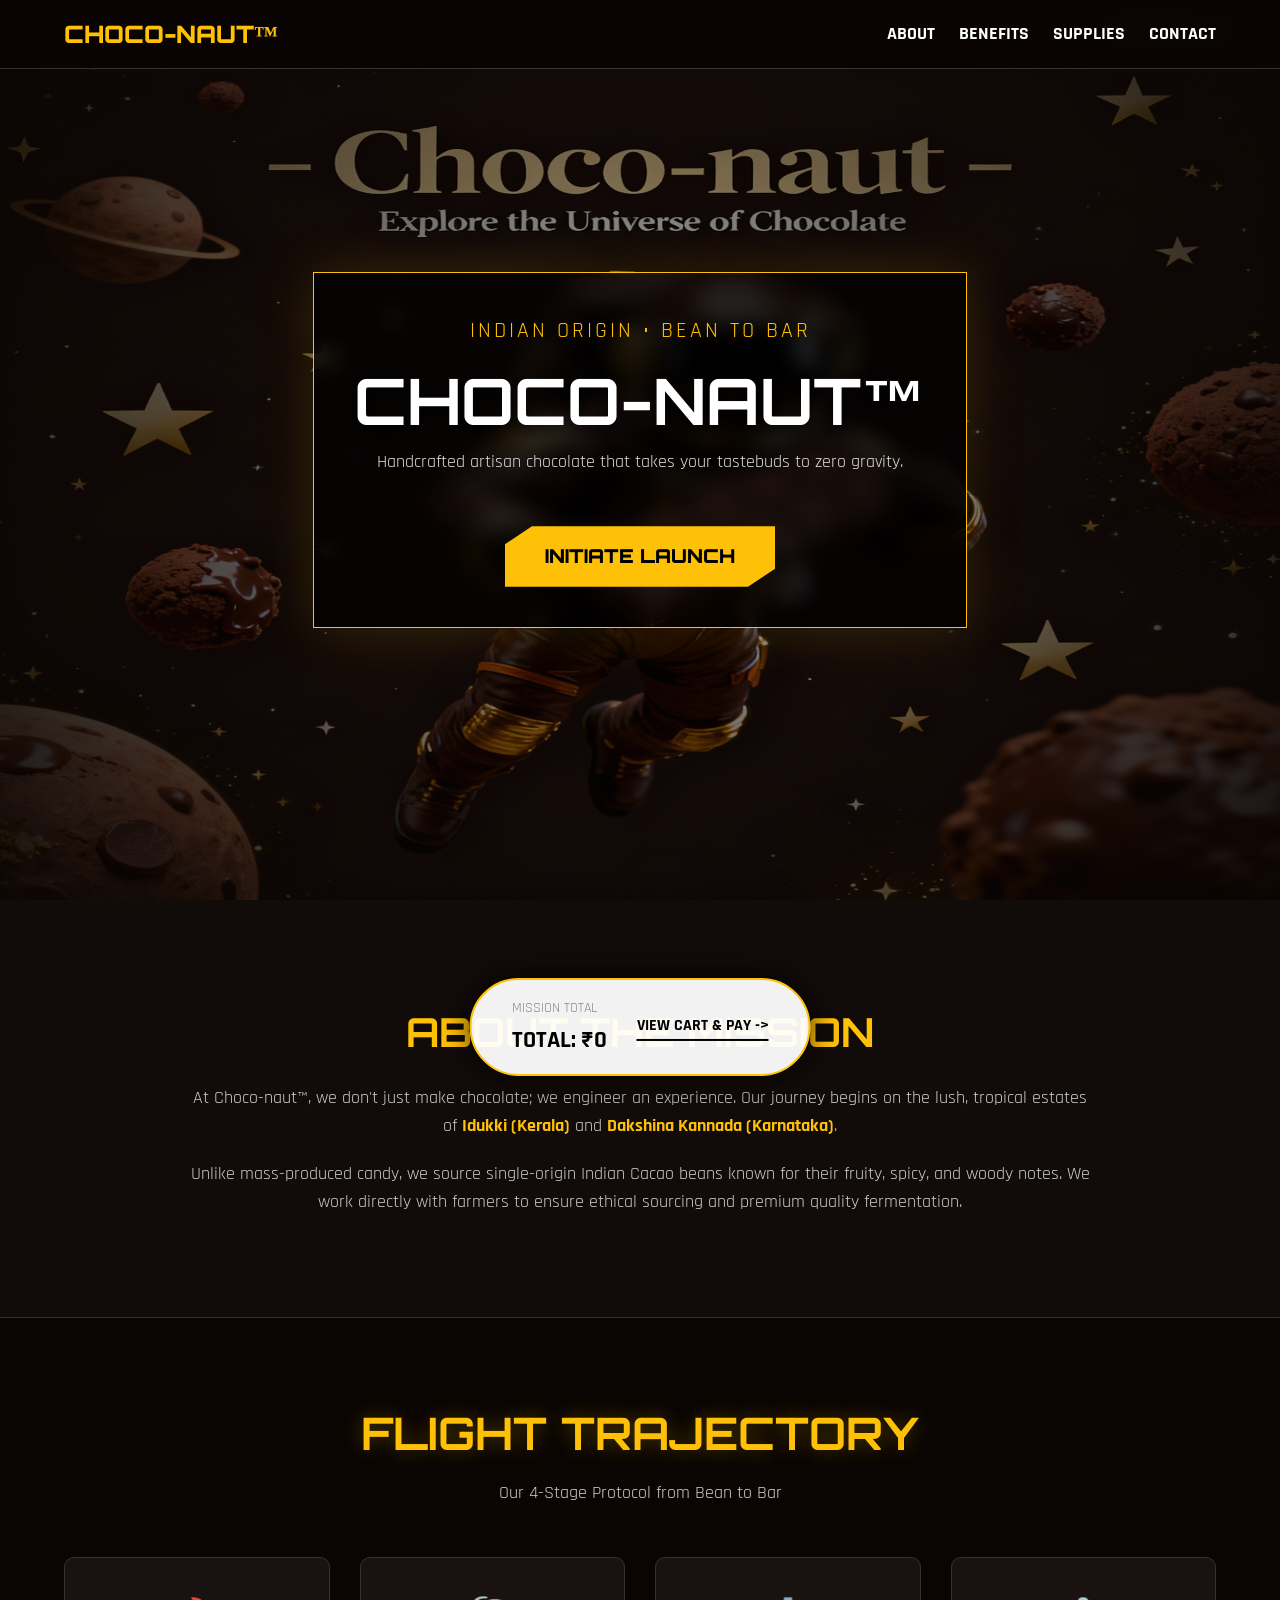
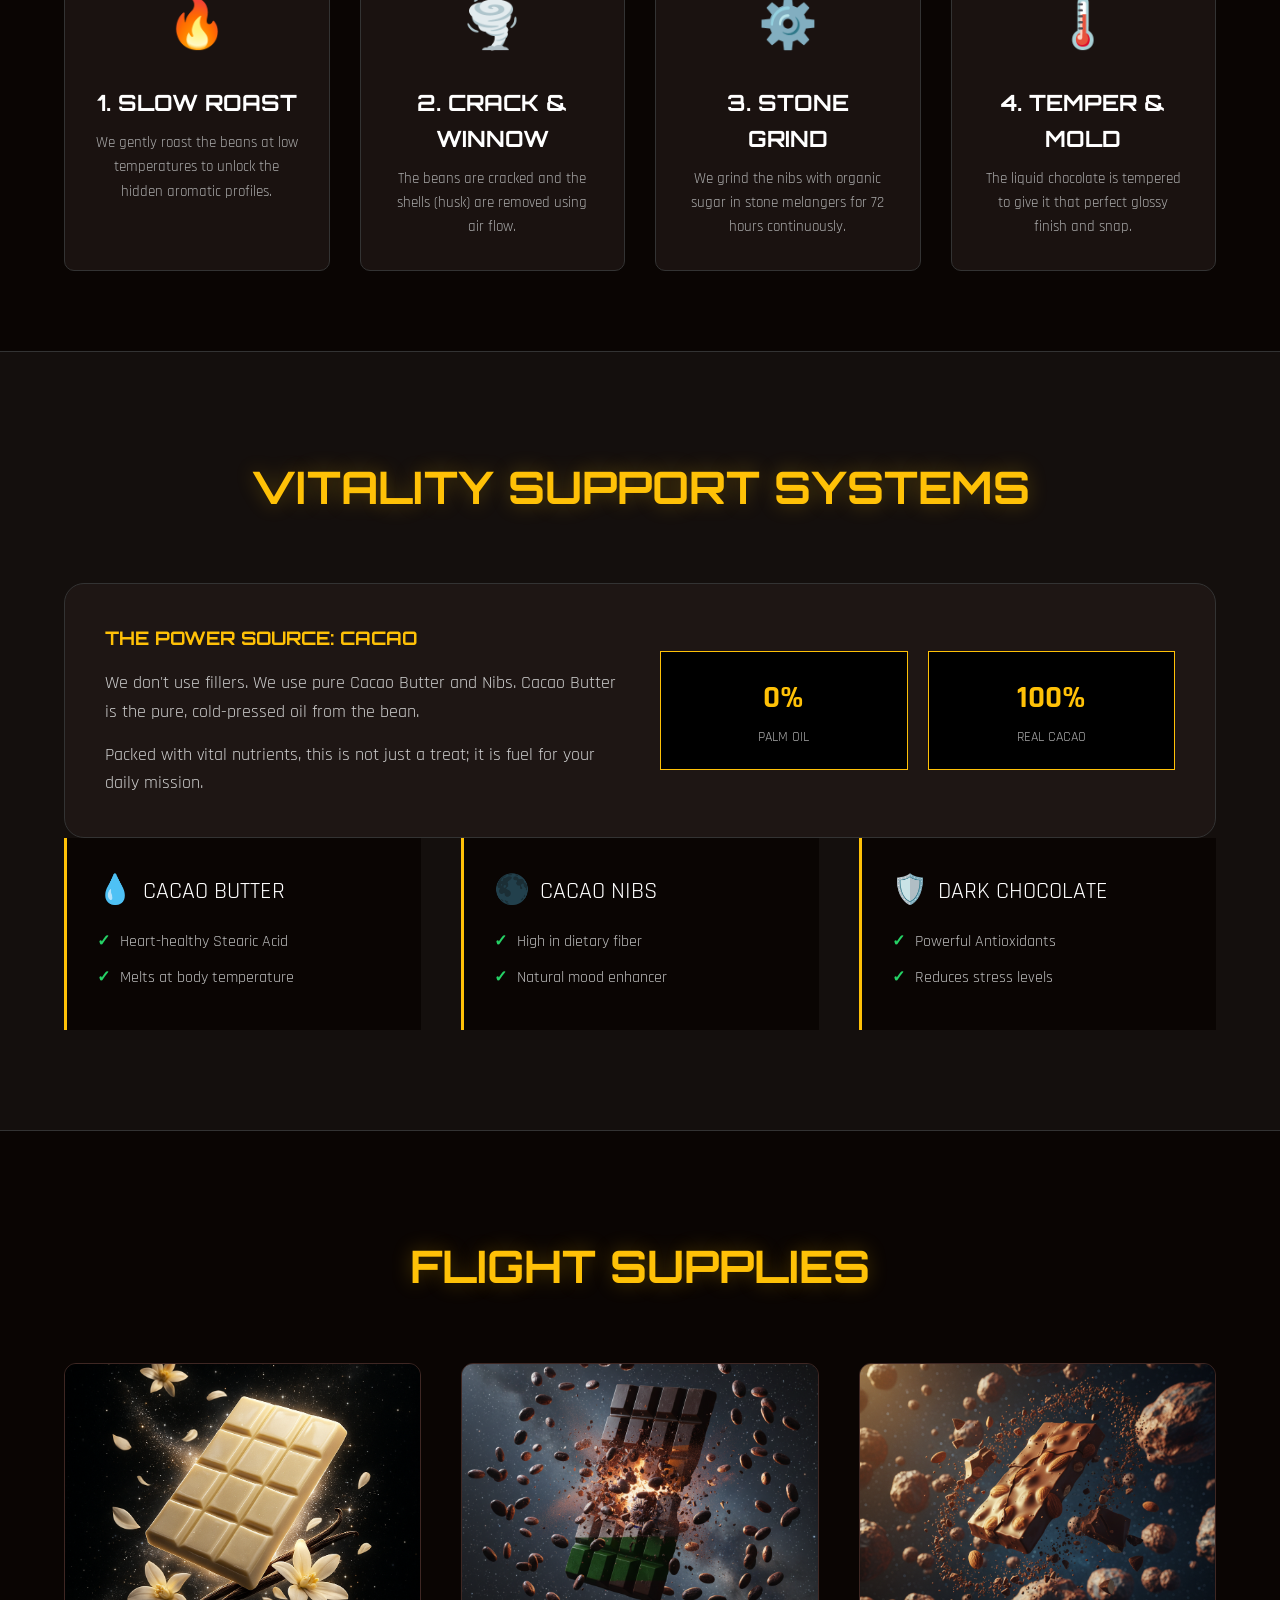
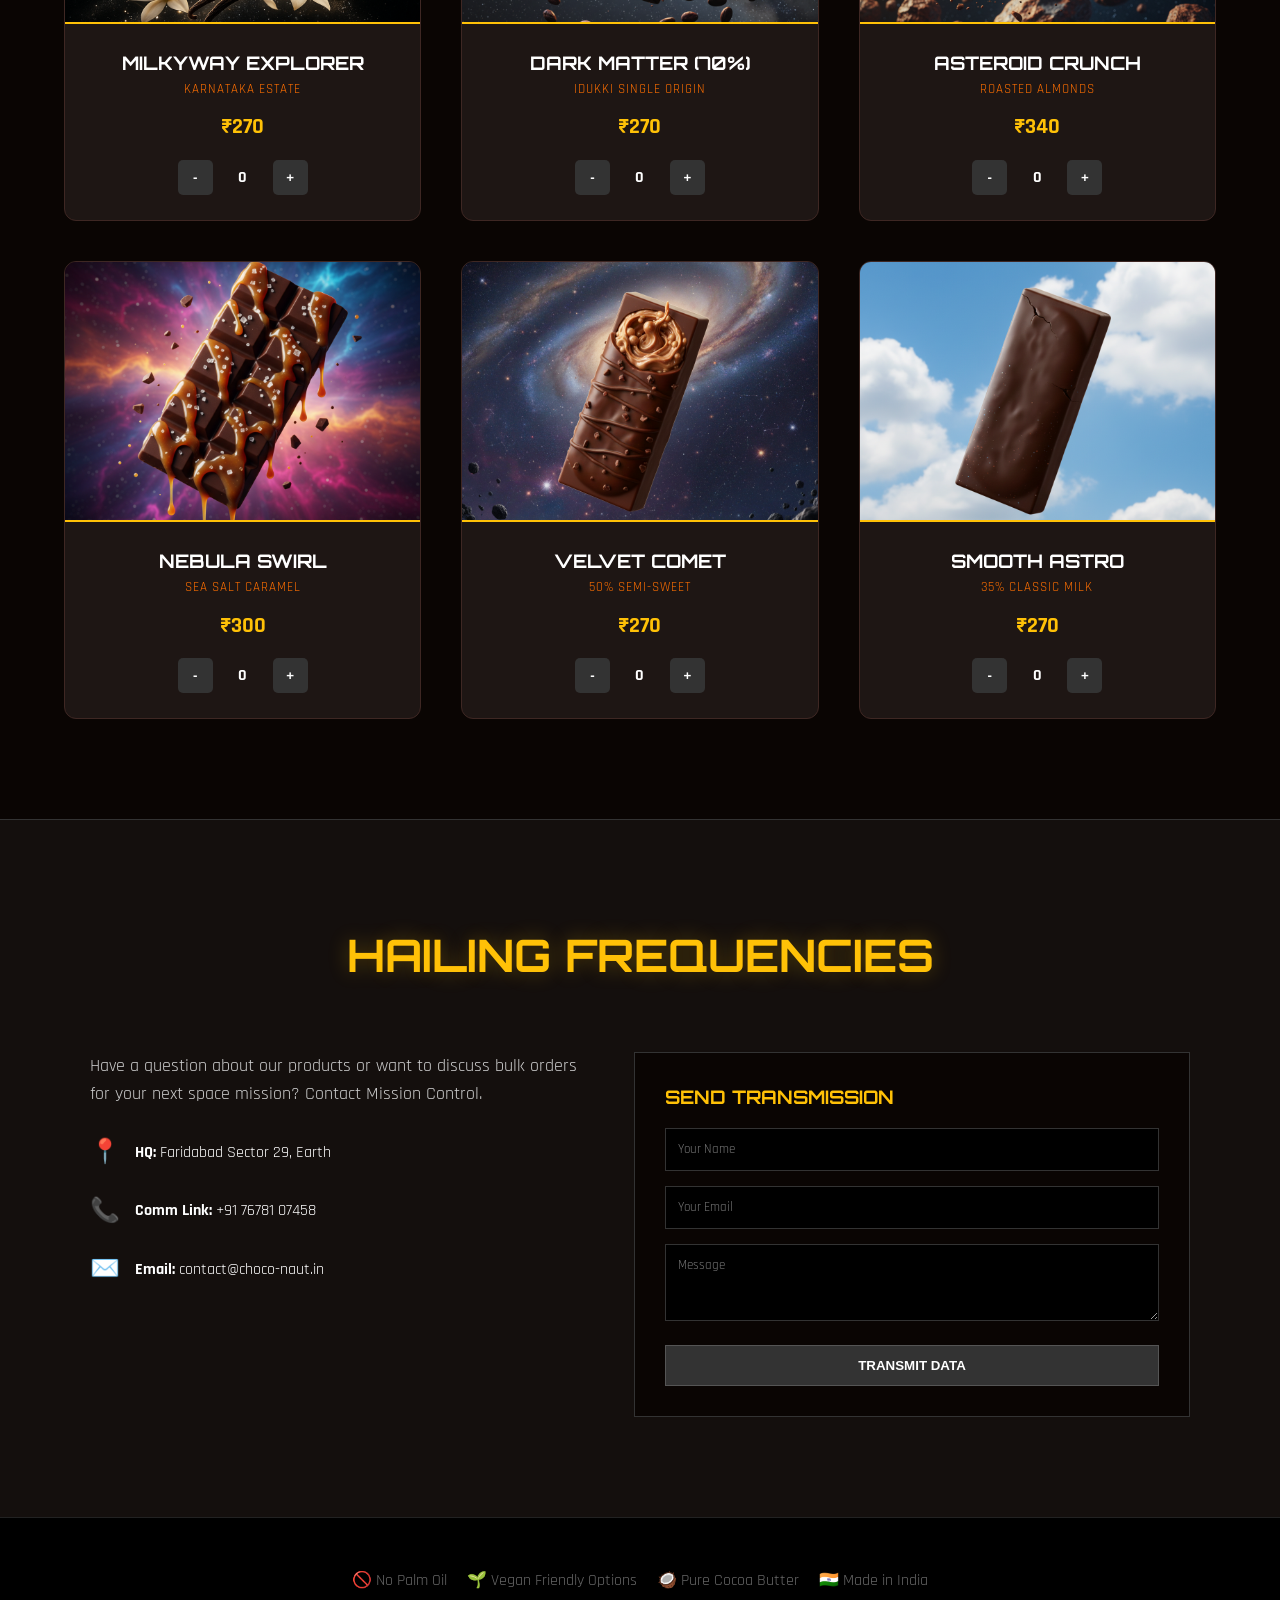
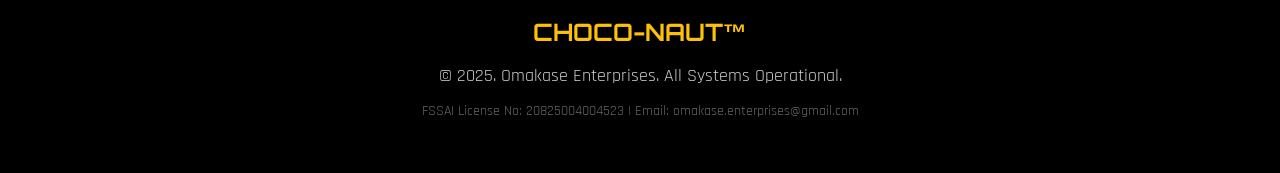
==== Index.html @ cce91a0a "Refactor code structure for improved readability and maintainability" ====
<!DOCTYPE html>
<html lang="en">
<head>
    <meta charset="UTF-8">
    <meta name="viewport" content="width=device-width, initial-scale=1.0">
    <title>Choco-naut&trade; | Space Chocolate</title>
    <link href="https://fonts.googleapis.com/css2?family=Orbitron:wght@400;700;900&family=Rajdhani:wght@300;500;700&display=swap" rel="stylesheet">
    <script src="https://checkout.razorpay.com/v1/checkout.js"></script>

    <style>
        :root {
            --gold: #ffc107;
            --space-black: #0a0503;
            --card-bg: #140f0d;
            --text-gray: #cccccc;
            --accent-orange: #ff6f00;
            --success: #25d366;
            --danger: #ff3b30;
        }
        * { margin: 0; padding: 0; box-sizing: border-box; scroll-behavior: smooth; }
        body { background-color: var(--space-black); color: #fff; font-family: 'Rajdhani', sans-serif; line-height: 1.6; overflow-x: hidden; padding-top: 60px; }
        h1, h2, h3, h4 { font-family: 'Orbitron', sans-serif; text-transform: uppercase; }
        p { font-size: 1.1rem; color: var(--text-gray); }

        /* NAV */
        nav { position: fixed; top: 0; left: 0; width: 100%; padding: 15px 5%; display: flex; justify-content: space-between; align-items: center; background: rgba(10, 5, 3, 0.95); border-bottom: 1px solid #333; z-index: 5000; backdrop-filter: blur(10px); }
        .nav-logo { font-family: 'Orbitron'; font-weight: 900; color: var(--gold); text-decoration: none; font-size: 1.5rem; cursor: pointer; }
        .nav-links a { color: #fff; text-decoration: none; margin-left: 20px; font-weight: bold; font-size: 1.1rem; transition: 0.3s; }
        .nav-links a:hover { color: var(--gold); }

        /* HERO */
        .hero { height: 100vh; width: 100%; position: relative; display: flex; align-items: center; justify-content: center; text-align: center; overflow: hidden; margin-top: -60px; }
        .hero-bg { position: absolute; top: 0; left: 0; width: 100%; height: 100%; z-index: -1; background-size: cover; background-position: center; animation: zoomFloat 20s infinite alternate; }
        @keyframes zoomFloat { from { transform: scale(1); } to { transform: scale(1.1); } }
        .hero-overlay { position: absolute; top: 0; left: 0; width: 100%; height: 100%; background: radial-gradient(circle, rgba(0,0,0,0.3) 0%, rgba(10, 5, 3, 0.95) 100%); z-index: 0; }
        .hero-content { position: relative; z-index: 2; padding: 40px; border: 1px solid var(--gold); background: rgba(0, 0, 0, 0.7); backdrop-filter: blur(10px); max-width: 800px; box-shadow: 0 0 50px rgba(255, 193, 7, 0.15); }
        .hero h1 { font-size: 4rem; line-height: 1; margin-bottom: 15px; color: #fff; text-shadow: 0 5px 15px rgba(0,0,0,0.8); }
        .tagline { font-size: 1.4rem; color: var(--gold); letter-spacing: 3px; margin-bottom: 20px; display: block; }
        .btn-main { display: inline-block; padding: 15px 40px; margin-top: 20px; background: var(--gold); color: #000; font-family: 'Orbitron'; font-weight: 900; text-decoration: none; font-size: 1.2rem; clip-path: polygon(10% 0, 100% 0, 100% 70%, 90% 100%, 0 100%, 0 30%); transition: 0.3s; }
        .btn-main:hover { transform: scale(1.05); background: #fff; }

        /* SECTIONS */
        .story-section { padding: 100px 10%; background: #110b09; text-align: center; border-bottom: 1px solid #333; }
        .story-box { max-width: 900px; margin: 0 auto; }
        .highlight { color: var(--gold); font-weight: bold; }

        .process-section { padding: 80px 5%; background: #0a0503; border-bottom: 1px solid #333; }
        .process-grid { display: flex; flex-wrap: wrap; gap: 30px; justify-content: center; margin-top: 50px; }
        .process-card { flex: 1; min-width: 250px; max-width: 300px; background: #1a1210; padding: 30px; border: 1px solid #333; border-radius: 10px; text-align: center; transition: 0.3s; cursor: pointer; }
        .process-card:hover { border-color: var(--gold); transform: translateY(-5px); }
        .p-icon { font-size: 3rem; display: block; margin-bottom: 20px; }
        .p-title { color: #fff; margin-bottom: 10px; font-size: 1.4rem; }
        .p-desc { font-size: 0.95rem; color: #aaa; }

        .benefits-section { padding: 100px 5%; background: #140f0d; border-bottom: 1px solid #333; }
        .b-grid { display: grid; grid-template-columns: repeat(auto-fit, minmax(300px, 1fr)); gap: 40px; margin-top: 50px; max-width: 1200px; margin: 0 auto; }
        .b-card { background: #0a0503; padding: 30px; border-left: 3px solid var(--gold); position: relative; overflow: hidden; cursor: pointer; }
        .b-card:hover { background: #1a1210; }
        .b-head { font-size: 1.5rem; color: #fff; margin-bottom: 15px; display: flex; align-items: center; gap: 10px; }
        .b-icon { color: var(--gold); font-size: 1.8rem; }
        .b-list li { margin-bottom: 10px; list-style: none; display: flex; gap: 10px; color: #bbb; }
        .b-list li::before { content: "✓"; color: var(--success); font-weight: bold; }
        .cacao-info { display: flex; flex-wrap: wrap; gap: 40px; margin-top: 60px; align-items: center; justify-content: center; background: #1e1614; padding: 40px; border-radius: 20px; border: 1px solid #333; }
        .info-text { flex: 1; min-width: 300px; }
        .info-stat { flex: 1; min-width: 250px; display: grid; grid-template-columns: 1fr 1fr; gap: 20px; }
        .stat-box { background: #000; padding: 20px; text-align: center; border: 1px solid var(--gold); }
        .stat-val { font-size: 2rem; font-weight: 900; color: var(--gold); display: block; }
        .stat-lbl { font-size: 0.9rem; color: #aaa; text-transform: uppercase; }

        /* SHOP */
        .products { padding: 100px 5%; background: #0a0503; }
        .section-header { text-align: center; margin-bottom: 60px; color: var(--gold); font-size: 2.8rem; text-shadow: 0 0 20px rgba(255, 193, 7, 0.3); }
        .grid { display: grid; grid-template-columns: repeat(auto-fit, minmax(300px, 1fr)); gap: 40px; max-width: 1200px; margin: 0 auto; }
        .card { background: #1e1614; border: 1px solid #3e2723; border-radius: 12px; overflow: hidden; transition: 0.3s; position: relative; }
        .card:hover { transform: translateY(-10px); border-color: var(--gold); box-shadow: 0 10px 40px rgba(0,0,0,0.6); }
        .card.out-of-stock { opacity: 0.6; pointer-events: none; border-color: #333; }
        .card.out-of-stock .product-img { filter: grayscale(100%); }
        .img-box { width: 100%; height: 260px; background: #000; overflow: hidden; border-bottom: 2px solid var(--gold); cursor: pointer; position: relative; }
        .product-img { width: 100%; height: 100%; object-fit: cover; transition: 0.5s; }
        .card:hover .product-img { transform: scale(1.1); }
        .sold-out-badge { position: absolute; top: 50%; left: 50%; transform: translate(-50%, -50%); background: var(--danger); color: #fff; padding: 10px 20px; font-size: 1.2rem; font-weight: 900; border: 2px solid #fff; z-index: 10; display: none; }
        .card.out-of-stock .sold-out-badge { display: block; }
        .card-info { padding: 25px; text-align: center; }
        .origin-badge { font-size: 0.8rem; color: var(--accent-orange); letter-spacing: 1px; text-transform: uppercase; display: block; margin-bottom: 10px; }
        .price { font-size: 1.4rem; color: var(--gold); font-weight: bold; margin-bottom: 15px; display: block; }
        .qty-controls { display: flex; justify-content: center; gap: 10px; align-items: center; }
        .q-btn { width: 35px; height: 35px; background: #333; color: #fff; border: none; cursor: pointer; font-weight: bold; border-radius: 5px; }
        .q-btn:hover { background: var(--gold); color: #000; }
        .q-btn:disabled { background: #222; color: #555; cursor: not-allowed; }
        .q-display { width: 40px; text-align: center; font-weight: bold; }

        /* CONTACT */
        .contact-section { padding: 100px 5%; background: #140f0d; border-top: 1px solid #333; }
        .contact-container { display: flex; flex-wrap: wrap; justify-content: center; gap: 50px; max-width: 1100px; margin: 0 auto; }
        .contact-info { flex: 1; min-width: 300px; }
        .contact-form { flex: 1; min-width: 300px; background: #0a0503; padding: 30px; border: 1px solid #333; }
        .c-item { margin-bottom: 20px; display: flex; align-items: center; gap: 15px; }
        .c-icon { font-size: 1.5rem; color: var(--gold); }
        .c-input { width: 100%; padding: 12px; margin-bottom: 15px; background: #000; border: 1px solid #333; color: #fff; font-family: 'Rajdhani'; }
        .c-btn { width: 100%; padding: 12px; background: #333; color: #fff; border: 1px solid #555; cursor: pointer; font-weight: bold; transition: 0.3s; }
        .c-btn:hover { background: var(--gold); color: #000; }

        /* MODALS & UI */
        .cart-bar { position: fixed; bottom: 20px; left: 50%; transform: translate(-50%, 200%); background: rgba(255, 255, 255, 0.95); color: #000; padding: 15px 40px; border-radius: 50px; display: flex; align-items: center; gap: 30px; box-shadow: 0 0 30px rgba(0,0,0,0.8); border: 2px solid var(--gold); transition: 0.4s; z-index: 999; cursor: pointer; }
        .cart-bar.active { transform: translate(-50%, 0); }
        .modal-overlay { position: fixed; top: 0; left: 0; width: 100%; height: 100%; background: rgba(0, 0, 0, 0.9); z-index: 10000; display: none; align-items: center; justify-content: center; }
        .modal-overlay.open { display: flex; animation: fadeIn 0.3s; }
        .modal-box { background: #140f0d; width: 90%; max-width: 650px; border: 1px solid var(--gold); padding: 40px; position: relative; box-shadow: 0 0 50px rgba(255, 193, 7, 0.2); max-height: 90vh; overflow-y: auto; }
        .close-btn { position: absolute; top: 20px; right: 20px; color: #fff; font-size: 2rem; cursor: pointer; z-index: 100; }
        .checkout-input { width: 100%; padding: 15px; margin-bottom: 15px; background: #000; border: 1px solid #333; color: #fff; font-family: 'Rajdhani'; }
        .pay-btn { width: 100%; padding: 18px; background: var(--gold); color: #000; font-weight: 900; font-size: 1.2rem; cursor: pointer; font-family: 'Orbitron'; border: none; }
        .coupon-box { display: flex; gap: 10px; margin-bottom: 20px; border-top: 1px solid #333; padding-top: 20px; }
        .coupon-input { flex: 1; background: #000; border: 1px solid #333; color: #fff; padding: 10px; font-family: 'Rajdhani'; text-transform: uppercase; }
        .coupon-btn { background: #333; color: #fff; border: 1px solid #555; padding: 0 20px; cursor: pointer; font-weight: bold; }
        .coupon-btn:hover { background: var(--gold); color: #000; }
        
        .slider-container { position: relative; width: 100%; height: 400px; background: #000; margin-bottom: 20px; display: flex; align-items: center; justify-content: center; border: 1px solid #333; overflow: hidden; }
        .slider-img { width: 100%; height: 100%; object-fit: contain; transition: 0.3s; }
        .slider-nav { position: absolute; top: 50%; transform: translateY(-50%); background: rgba(0,0,0,0.6); color: var(--gold); border: none; font-size: 2rem; padding: 10px 15px; cursor: pointer; z-index: 10; }
        .slider-nav:hover { background: var(--gold); color: #000; }
        .prev-btn { left: 10px; } .next-btn { right: 10px; }
        .slide-caption { position: absolute; bottom: 0; left: 0; width: 100%; background: rgba(0,0,0,0.8); color: #fff; text-align: center; padding: 10px; font-family: 'Orbitron'; font-size: 0.9rem; letter-spacing: 2px; }
        .modal-desc { text-align: center; color: var(--accent-orange); font-size: 1.1rem; margin-bottom: 15px; font-style: italic; }
        
        footer { padding: 50px 5%; background: #000; text-align: center; border-top: 1px solid #222; }
        .trust-badges { display: flex; justify-content: center; gap: 20px; flex-wrap: wrap; margin-bottom: 20px; color: #666; }
    </style>
</head>
<body onload="initInventory()">

    <nav>
        <a class="nav-logo" onclick="sfx('click')">CHOCO-NAUT&trade;</a>
        <div class="nav-links">
            <a href="#about" onclick="sfx('click')">ABOUT</a>
            <a href="#benefits" onclick="sfx('click')">BENEFITS</a>
            <a href="#shop" onclick="sfx('click')">SUPPLIES</a>
            <a href="#contact" onclick="sfx('click')">CONTACT</a>
        </div>
    </nav>

    <section class="hero">
        <img src="images/bg.jpg" onerror="this.src='https://images.unsplash.com/photo-1446776811953-b23d57bd21aa?q=80&w=2072'" class="hero-bg" alt="Background">
        <div class="hero-overlay"></div>
        <div class="hero-content">
            <span class="tagline">INDIAN ORIGIN • BEAN TO BAR</span>
            <h1>CHOCO-NAUT&trade;</h1>
            <p style="color: #ddd; margin-bottom: 30px;">
                Handcrafted artisan chocolate that takes your tastebuds to zero gravity. 
            </p>
            <a href="#shop" class="btn-main" onclick="sfx('click')">INITIATE LAUNCH</a>
        </div>
    </section>

    <section id="about" class="story-section">
        <div class="story-box">
            <h2 style="color: var(--gold); margin-bottom: 20px; font-size: 2.5rem;">ABOUT THE MISSION</h2>
            <p style="margin-bottom: 20px;">
                At Choco-naut&trade;, we don't just make chocolate; we engineer an experience. 
                Our journey begins on the lush, tropical estates of <span class="highlight">Idukki (Kerala)</span> and 
                <span class="highlight">Dakshina Kannada (Karnataka)</span>.
            </p>
            <p>
                Unlike mass-produced candy, we source single-origin Indian Cacao beans known for their 
                fruity, spicy, and woody notes. We work directly with farmers to ensure ethical sourcing 
                and premium quality fermentation.
            </p>
        </div>
    </section>

    <section class="process-section">
        <h2 class="section-header" style="margin-bottom: 10px;">FLIGHT TRAJECTORY</h2>
        <p style="text-align: center;">Our 4-Stage Protocol from Bean to Bar</p>
        <div class="process-grid">
            <div class="process-card" onclick="sfx('click')">
                <span class="p-icon">🔥</span>
                <h4 class="p-title">1. SLOW ROAST</h4>
                <p class="p-desc">We gently roast the beans at low temperatures to unlock the hidden aromatic profiles.</p>
            </div>
            <div class="process-card" onclick="sfx('click')">
                <span class="p-icon">🌪️</span>
                <h4 class="p-title">2. CRACK & WINNOW</h4>
                <p class="p-desc">The beans are cracked and the shells (husk) are removed using air flow.</p>
            </div>
            <div class="process-card" onclick="sfx('click')">
                <span class="p-icon">⚙️</span>
                <h4 class="p-title">3. STONE GRIND</h4>
                <p class="p-desc">We grind the nibs with organic sugar in stone melangers for 72 hours continuously.</p>
            </div>
            <div class="process-card" onclick="sfx('click')">
                <span class="p-icon">🌡️</span>
                <h4 class="p-title">4. TEMPER & MOLD</h4>
                <p class="p-desc">The liquid chocolate is tempered to give it that perfect glossy finish and snap.</p>
            </div>
        </div>
    </section>

    <section id="benefits" class="benefits-section">
        <h2 class="section-header">VITALITY SUPPORT SYSTEMS</h2>
        
        <div class="cacao-info">
            <div class="info-text">
                <h3 style="color: var(--gold); margin-bottom: 15px;">THE POWER SOURCE: CACAO</h3>
                <p style="margin-bottom: 15px;">
                    We don't use fillers. We use pure Cacao Butter and Nibs. 
                    Cacao Butter is the pure, cold-pressed oil from the bean.
                </p>
                <p>Packed with vital nutrients, this is not just a treat; it is fuel for your daily mission.</p>
            </div>
            <div class="info-stat">
                <div class="stat-box">
                    <span class="stat-val">0%</span>
                    <span class="stat-lbl">Palm Oil</span>
                </div>
                <div class="stat-box">
                    <span class="stat-val">100%</span>
                    <span class="stat-lbl">Real Cacao</span>
                </div>
            </div>
        </div>

        <div class="b-grid">
            <div class="b-card" onclick="sfx('click')">
                <div class="b-head"><span class="b-icon">💧</span> CACAO BUTTER</div>
                <ul class="b-list">
                    <li>Heart-healthy Stearic Acid</li>
                    <li>Melts at body temperature</li>
                </ul>
            </div>
            <div class="b-card" onclick="sfx('click')">
                <div class="b-head"><span class="b-icon">🌑</span> CACAO NIBS</div>
                <ul class="b-list">
                    <li>High in dietary fiber</li>
                    <li>Natural mood enhancer</li>
                </ul>
            </div>
            <div class="b-card" onclick="sfx('click')">
                <div class="b-head"><span class="b-icon">🛡️</span> DARK CHOCOLATE</div>
                <ul class="b-list">
                    <li>Powerful Antioxidants</li>
                    <li>Reduces stress levels</li>
                </ul>
            </div>
        </div>
    </section>

    <section id="shop" class="products">
        <h2 class="section-header">FLIGHT SUPPLIES</h2>
        <div class="grid">
            <div class="card" id="card-milkyway">
                <div class="sold-out-badge">SOLD OUT</div>
                <div class="img-box" onclick="openProduct('milkyway')">
                    <img src="images/milkyway.jpg" onerror="this.src='https://images.unsplash.com/photo-1548142813-c3a8350e941b?w=600'" class="product-img">
                </div>
                <div class="card-info">
                    <h3>Milkyway Explorer</h3>
                    <span class="origin-badge">Karnataka Estate</span>
                    <span class="price">₹270</span>
                    <div class="qty-controls">
                        <button class="q-btn" id="btn-minus-milkyway" onclick="updateQty('milkyway', -1)">-</button>
                        <span id="qty-milkyway" class="q-display">0</span>
                        <button class="q-btn" id="btn-plus-milkyway" onclick="updateQty('milkyway', 1)">+</button>
                    </div>
                </div>
            </div>
            <div class="card" id="card-darkmatter">
                <div class="sold-out-badge">SOLD OUT</div>
                <div class="img-box" onclick="openProduct('darkmatter')">
                    <img src="images/darkmatter.jpg" onerror="this.src='https://images.unsplash.com/photo-1606312619070-d48b4c652a52?w=600'" class="product-img">
                </div>
                <div class="card-info">
                    <h3>Dark Matter (70%)</h3>
                    <span class="origin-badge">Idukki Single Origin</span>
                    <span class="price">₹270</span>
                    <div class="qty-controls">
                        <button class="q-btn" id="btn-minus-darkmatter" onclick="updateQty('darkmatter', -1)">-</button>
                        <span id="qty-darkmatter" class="q-display">0</span>
                        <button class="q-btn" id="btn-plus-darkmatter" onclick="updateQty('darkmatter', 1)">+</button>
                    </div>
                </div>
            </div>
            <div class="card" id="card-asteroid">
                <div class="sold-out-badge">SOLD OUT</div>
                <div class="img-box" onclick="openProduct('asteroid')">
                    <img src="images/asteroid.jpg" onerror="this.src='https://images.unsplash.com/photo-1511381939415-e44015466834?w=600'" class="product-img">
                </div>
                <div class="card-info">
                    <h3>Asteroid Crunch</h3>
                    <span class="origin-badge">Roasted Almonds</span>
                    <span class="price">₹340</span>
                    <div class="qty-controls">
                        <button class="q-btn" id="btn-minus-asteroid" onclick="updateQty('asteroid', -1)">-</button>
                        <span id="qty-asteroid" class="q-display">0</span>
                        <button class="q-btn" id="btn-plus-asteroid" onclick="updateQty('asteroid', 1)">+</button>
                    </div>
                </div>
            </div>
            <div class="card" id="card-nebula">
                <div class="sold-out-badge">SOLD OUT</div>
                <div class="img-box" onclick="openProduct('nebula')">
                    <img src="images/nebula.jpg" onerror="this.src='https://images.unsplash.com/photo-1621446730506-2351d6e23583?w=600'" class="product-img">
                </div>
                <div class="card-info">
                    <h3>Nebula Swirl</h3>
                    <span class="origin-badge">Sea Salt Caramel</span>
                    <span class="price">₹300</span>
                    <div class="qty-controls">
                        <button class="q-btn" id="btn-minus-nebula" onclick="updateQty('nebula', -1)">-</button>
                        <span id="qty-nebula" class="q-display">0</span>
                        <button class="q-btn" id="btn-plus-nebula" onclick="updateQty('nebula', 1)">+</button>
                    </div>
                </div>
            </div>
            <div class="card" id="card-velvet">
                <div class="sold-out-badge">SOLD OUT</div>
                <div class="img-box" onclick="openProduct('velvet')">
                    <img src="images/velvet.jpg" onerror="this.src='https://images.unsplash.com/photo-1549007994-cb92caebd54b?w=600'" class="product-img">
                </div>
                <div class="card-info">
                    <h3>Velvet Comet</h3>
                    <span class="origin-badge">50% Semi-Sweet</span>
                    <span class="price">₹270</span>
                    <div class="qty-controls">
                        <button class="q-btn" id="btn-minus-velvet" onclick="updateQty('velvet', -1)">-</button>
                        <span id="qty-velvet" class="q-display">0</span>
                        <button class="q-btn" id="btn-plus-velvet" onclick="updateQty('velvet', 1)">+</button>
                    </div>
                </div>
            </div>
            <div class="card" id="card-smooth">
                <div class="sold-out-badge">SOLD OUT</div>
                <div class="img-box" onclick="openProduct('smooth')">
                    <img src="images/smooth.jpg" onerror="this.src='https://images.unsplash.com/photo-1548142813-c3a8350e941b?w=600'" class="product-img">
                </div>
                <div class="card-info">
                    <h3>Smooth Astro</h3>
                    <span class="origin-badge">35% Classic Milk</span>
                    <span class="price">₹270</span>
                    <div class="qty-controls">
                        <button class="q-btn" id="btn-minus-smooth" onclick="updateQty('smooth', -1)">-</button>
                        <span id="qty-smooth" class="q-display">0</span>
                        <button class="q-btn" id="btn-plus-smooth" onclick="updateQty('smooth', 1)">+</button>
                    </div>
                </div>
            </div>
        </div>
    </section>

    <section id="contact" class="contact-section">
        <h2 class="section-header">HAILING FREQUENCIES</h2>
        <div class="contact-container">
            <div class="contact-info">
                <p style="margin-bottom: 25px;">
                    Have a question about our products or want to discuss bulk orders for your next space mission? 
                    Contact Mission Control.
                </p>
                <div class="c-item"><span class="c-icon">📍</span><span><strong>HQ:</strong> Faridabad Sector 29, Earth</span></div>
                <div class="c-item"><span class="c-icon">📞</span><span><strong>Comm Link:</strong> +91 76781 07458</span></div>
                <div class="c-item"><span class="c-icon">✉️</span><span><strong>Email:</strong> contact@choco-naut.in</span></div>
            </div>
            <div class="contact-form">
                <h3 style="color: var(--gold); margin-bottom: 15px;">SEND TRANSMISSION</h3>
                <input type="text" class="c-input" placeholder="Your Name">
                <input type="email" class="c-input" placeholder="Your Email">
                <textarea rows="3" class="c-input" placeholder="Message"></textarea>
                <button class="c-btn" onclick="sfx('click')">TRANSMIT DATA</button>
            </div>
        </div>
    </section>

    <div id="cartBar" class="cart-bar" onclick="openCart()">
        <div><span style="font-size: 0.9rem; color: #888;">MISSION TOTAL</span><div style="font-size: 1.5rem; font-weight: bold;">TOTAL: <span id="totalPrice">₹0</span></div></div>
        <span style="font-weight: bold; border-bottom: 2px solid #000;">VIEW CART & PAY -></span>
    </div>

    <div id="productModal" class="modal-overlay">
        <div class="modal-box">
            <span class="close-btn" onclick="closeProduct()">&times;</span>
            <h2 id="productTitle" style="color: var(--gold); text-align: center; margin-bottom: 5px;"></h2>
            <p id="productDesc" class="modal-desc"></p>
            
            <div class="slider-container">
                <button class="slider-nav prev-btn" onclick="changeSlide(-1)">&#10094;</button>
                <img id="sliderImage" class="slider-img" src="" alt="Product Detail">
                <button class="slider-nav next-btn" onclick="changeSlide(1)">&#10095;</button>
                <div id="slideCaption" class="slide-caption">MAIN VIEW</div>
            </div>
            
            <p style="text-align: center; color: #888; font-size: 0.9rem;">
                Click arrows to view: Packaging, USP, Benefits, Ingredients & Nutrition.
            </p>
        </div>
    </div>

    <div id="cartOverlay" class="modal-overlay">
        <div class="modal-box">
            <span class="close-btn" onclick="closeCart()">&times;</span>
            <h2 style="color: var(--gold); text-align: center; margin-bottom: 5px;">MISSION MANIFEST</h2>
            
            <p class="delivery-notice">Orders above ₹1200 qualify for Free Zero-G Shipping!</p>
            
            <div id="cartItems"></div>
            
            <div class="coupon-box">
                <input type="text" id="couponCode" class="coupon-input" placeholder="Enter Code (Min Order ₹800)">
                <button onclick="applyCoupon()" class="coupon-btn">APPLY</button>
            </div>
            
            <div style="margin-top: 10px;">
                <div class="discount-row"><span>Subtotal:</span><span id="subTotalVal" style="color: #fff;">₹0</span></div>
                <div class="discount-row" id="discountDisplay" style="display:none;"><span>Discount:</span><span id="discountVal" class="text-green">-₹0</span></div>
                <div class="discount-row"><span>Delivery Charge:</span><span id="deliveryVal">₹99</span></div>
                <div style="text-align: right; font-size: 1.5rem; color: var(--gold); font-weight: bold; margin-top: 10px;">Total: <span id="modalTotal">₹0</span></div>
            </div>

            <hr style="border-color: #333; margin: 20px 0;">
            
            <div class="checkout-form">
                <input type="text" id="name" class="checkout-input" placeholder="Name" required>
                <input type="email" id="email" class="checkout-input" placeholder="Email (For Confirmation)" required>
                <input type="tel" id="phone" class="checkout-input" placeholder="Phone" required>
                <textarea id="address" class="checkout-input" rows="2" placeholder="Address" required></textarea>
                <button onclick="startPayment()" class="pay-btn">💳 PAY SECURELY</button>
            </div>
        </div>
    </div>

    <div id="invoiceModal" class="modal-overlay">
        <div class="modal-box" style="background: #0a0503; border: 2px solid var(--success);">
            <div style="text-align: center; border-bottom: 1px solid #333; padding-bottom: 20px;">
                <h1 style="color: var(--gold);">CHOCO-NAUT&trade;</h1>
                <p style="color: var(--success); font-weight: bold; letter-spacing: 2px;">PAYMENT SUCCESSFUL</p>
                <p id="invoiceId" style="color: #666; font-size: 0.9rem;">#INV-00000</p>
            </div>
            
            <div style="margin-top: 20px; font-family: monospace;">
                <p><strong>Billed To:</strong> <span id="invName"></span></p>
                <p><strong>Phone:</strong> <span id="invPhone"></span></p>
                <p><strong>Address:</strong> <span id="invAddr"></span></p>
            </div>

            <table class="invoice-table">
                <thead><tr><th>Item</th><th>Qty</th><th>Price</th></tr></thead>
                <tbody id="invoiceItems"></tbody>
            </table>

            <div style="text-align: right; border-top: 1px solid #333; padding-top: 10px;">
                <p>Subtotal: <span id="invSub">₹0</span></p>
                <p style="color: var(--success);">Discount: <span id="invDisc">-₹0</span></p>
                <p>Delivery: <span id="invDel">₹0</span></p>
                <h2 style="color: var(--gold);">PAID: <span id="invTotal">₹0</span></h2>
            </div>

            <div class="invoice-actions">
                <button onclick="window.print()" class="pay-btn" style="background: #fff; color: #000; flex:1;">🖨️ PRINT / PDF</button>
                <button onclick="sendWhatsApp()" class="pay-btn" style="background: var(--success); color: #fff; flex:1;">📱 WHATSAPP</button>
            </div>
        </div>
    </div>

    <footer>
        <div class="trust-badges">
            <span>🚫 No Palm Oil</span>
            <span>🌱 Vegan Friendly Options</span>
            <span>🥥 Pure Cocoa Butter</span>
            <span>🇮🇳 Made in India</span>
        </div>
        <h2 style="color: var(--gold); margin-bottom: 10px;">CHOCO-NAUT&trade;</h2>
        <p>&copy; 2025. Omakase Enterprises. All Systems Operational.</p>
        <p style="font-size: 0.9rem; color: #666; margin-top: 10px;">
            FSSAI License No: 20825004004523 | Email: omakase.enterprises@gmail.com
        </p>
    </footer>

    <script>
        // --- 1. GOOGLE APPS SCRIPT URL ---
        const SCRIPT_URL = "https://script.google.com/macros/s/AKfycbxFgczawhEUPt3ceHYN2HaexasKH3C3sSmgbcqnHPlcpF6q0-nrqvz_aN74VCqIfl8/exec"; 
        
        // --- 2. RAZORPAY KEY ---
        const RAZORPAY_KEY = "rzp_live_Ryvp1z5m2CNlEo"; 

        // --- 3. DATA & STATE ---
        const products = { milkyway: 270, darkmatter: 270, asteroid: 340, nebula: 300, velvet: 270, smooth: 270 };
        const names = { milkyway: "Milkyway", darkmatter: "Dark Matter", asteroid: "Asteroid", nebula: "Nebula", velvet: "Velvet", smooth: "Smooth" };
        let cart = { milkyway: 0, darkmatter: 0, asteroid: 0, nebula: 0, velvet: 0, smooth: 0 };
        let inventory = {}; // Starts empty to prevent buying before sync
        let currentSessionOrderId = "ORD-" + Date.now();
        
        let subtotal = 0, discount = 0, deliveryCharge = 99, finalTotal = 0, paymentId = "", activeCoupon = 0;
        const coupons = { "WELCOME10": 10, "SPACE20": 20, "CHOCO10": 10 };

        // --- 4. SYNTHESIZED SOUND ENGINE ---
        const AudioContext = window.AudioContext || window.webkitAudioContext;
        const audioCtx = new AudioContext();

        function sfx(type) {
            if (audioCtx.state === 'suspended') audioCtx.resume();
            const osc = audioCtx.createOscillator();
            const gain = audioCtx.createGain();
            const now = audioCtx.currentTime;
            
            if (type === 'click') {
                osc.type = 'sine'; osc.frequency.setValueAtTime(800, now); osc.frequency.exponentialRampToValueAtTime(300, now + 0.1);
                gain.gain.setValueAtTime(0.1, now); gain.gain.exponentialRampToValueAtTime(0.01, now + 0.1);
                osc.start(now); osc.stop(now + 0.1);
            } else if (type === 'tick') {
                osc.type = 'square'; osc.frequency.setValueAtTime(150, now);
                gain.gain.setValueAtTime(0.05, now); gain.gain.exponentialRampToValueAtTime(0.01, now + 0.05);
                osc.start(now); osc.stop(now + 0.05);
            } else if (type === 'success') {
                osc.type = 'sine'; osc.frequency.setValueAtTime(400, now); osc.frequency.setValueAtTime(600, now + 0.1);
                gain.gain.setValueAtTime(0.1, now); gain.gain.linearRampToValueAtTime(0, now + 0.3);
                osc.start(now); osc.stop(now + 0.3);
            } else if (type === 'error') {
                osc.type = 'sawtooth'; osc.frequency.setValueAtTime(100, now);
                gain.gain.setValueAtTime(0.1, now); gain.gain.linearRampToValueAtTime(0, now + 0.2);
                osc.start(now); osc.stop(now + 0.2);
            }
            osc.connect(gain); gain.connect(audioCtx.destination);
        }

        // --- 5. INVENTORY LOGIC (SYNC WITH GOOGLE SHEETS) ---
        async function initInventory() {
            if(!SCRIPT_URL || SCRIPT_URL.includes("PASTE_YOUR")) {
                console.warn("Script URL missing. Stock validation disabled.");
                return;
            }
            try {
                const response = await fetch(SCRIPT_URL);
                inventory = await response.json();
                console.log("Cargo Manifest Synced:", inventory);
                updateStockUI();
            } catch (error) {
                console.error("Connection to Mission Control failed:", error);
            }
        }

        function updateStockUI() {
            for (let pid in products) {
                const cardEl = document.getElementById('card-' + pid);
                const plusBtn = document.getElementById('btn-plus-' + pid);
                const minusBtn = document.getElementById('btn-minus-' + pid);
                
                if (inventory[pid] !== undefined && inventory[pid] <= 0) {
                    cardEl.classList.add('out-of-stock');
                    plusBtn.disabled = true;
                    minusBtn.disabled = true;
                } else {
                    cardEl.classList.remove('out-of-stock');
                    plusBtn.disabled = false;
                    minusBtn.disabled = false;
                }
            }
        }

        async function logOrderToSheet(statusType) {
            const name = document.getElementById('name').value;
            const phone = document.getElementById('phone').value;
            const address = document.getElementById('address').value;
            const email = document.getElementById('email').value;

            if (!name || !phone) return; 

            let itemSummary = "";
            for (let k in cart) {
                if (cart[k] > 0) itemSummary += `${names[k]} (${cart[k]}), `;
            }

            const payload = {
                type: "logOrder",
                data: {
                    orderId: currentSessionOrderId,
                    name: name,
                    email: email,
                    phone: phone,
                    address: address,
                    itemSummary: itemSummary.replace(/, $/, ""), 
                    total: finalTotal,
                    items: cart 
                }
            };

            try {
                await fetch(SCRIPT_URL, {
                    method: 'POST',
                    mode: 'no-cors',
                    headers: { 'Content-Type': 'application/json' },
                    body: JSON.stringify(payload)
                });
            } catch (e) {
                console.error("Log failed", e);
            }
        }

        // --- 6. CART & QUANTITY LOGIC ---
        function updateQty(id, val) {
            if (val > 0 && inventory[id] !== undefined) {
                if (cart[id] >= inventory[id]) {
                    sfx('error');
                    alert(`ACCESS DENIED: Only ${inventory[id]} units of ${names[id]} remaining in stock.`);
                    return;
                }
            }
            cart[id] += val; if(cart[id] < 0) cart[id] = 0;
            document.getElementById('qty-' + id).innerText = cart[id];
            sfx('tick'); calculateTotals();
        }

        function calculateTotals() {
            subtotal = 0; let count = 0;
            for(let k in cart) { subtotal += cart[k] * products[k]; count += cart[k]; }

            if(subtotal > 1200) deliveryCharge = 0;
            else if (subtotal > 0) deliveryCharge = 99;
            else deliveryCharge = 0; 

            if(subtotal <= 800) activeCoupon = 0;

            discount = Math.round(subtotal * (activeCoupon / 100));
            finalTotal = subtotal + deliveryCharge - discount;

            document.getElementById('totalPrice').innerText = '₹' + finalTotal;
            document.getElementById('subTotalVal').innerText = '₹' + subtotal;
            document.getElementById('deliveryVal').innerText = deliveryCharge === 0 ? 'FREE' : '₹' + deliveryCharge;
            document.getElementById('modalTotal').innerText = '₹' + finalTotal;
            
            document.getElementById('discountDisplay').style.display = discount > 0 ? 'flex' : 'none';
            document.getElementById('discountVal').innerText = '-₹' + discount;

            const bar = document.getElementById('cartBar');
            if(count > 0) bar.classList.add('active'); else bar.classList.remove('active');
        }

        function applyCoupon() {
            const code = document.getElementById('couponCode').value.toUpperCase().trim();
            sfx('click');
            if(subtotal <= 800) { sfx('error'); alert("⚠️ Minimum order of ₹800 required."); return; }
            if(coupons[code]) {
                sfx('success'); activeCoupon = coupons[code]; alert("✅ Code Applied!"); calculateTotals();
            } else {
                sfx('error'); alert("❌ Invalid Code"); activeCoupon = 0; calculateTotals();
            }
        }

        // --- 7. POPUPS & SLIDER ---
        const productDetails = {
            milkyway: { title: "Milkyway Explorer", desc: "Silky smooth White Chocolate infused with pure Vanilla.", images: ["images/milkyway.jpg", "images/milkyway_pack.jpg", "images/milkyway_usp.jpg", "images/milkyway_benefit.jpg", "images/milkyway_ing.jpg", "images/milkyway_nutri.jpg"] },
            darkmatter: { title: "Dark Matter (70%)", desc: "Intense 70% Dark Chocolate with deep cocoa notes. Vegan.", images: ["images/darkmatter.jpg", "images/darkmatter_pack.jpg", "images/darkmatter_usp.jpg", "images/darkmatter_benefit.jpg", "images/darkmatter_ing.jpg", "images/darkmatter_nutri.jpg"] },
            asteroid: { title: "Asteroid Crunch", desc: "Creamy Milk Chocolate loaded with jagged roasted Almond rocks.", images: ["images/asteroid.jpg", "images/asteroid_pack.jpg", "images/asteroid_usp.jpg", "images/asteroid_benefit.jpg", "images/asteroid_ing.jpg", "images/asteroid_nutri.jpg"] },
            nebula: { title: "Nebula Swirl", desc: "A galaxy of golden butterscotch Caramel and Sea Salt.", images: ["images/nebula.jpg", "images/nebula_pack.jpg", "images/nebula_usp.jpg", "images/nebula_benefit.jpg", "images/nebula_ing.jpg", "images/nebula_nutri.jpg"] },
            velvet: { title: "Velvet Comet", desc: "50% Semi-Sweet Chocolate. The perfect balance.", images: ["images/velvet.jpg", "images/velvet_pack.jpg", "images/velvet_usp.jpg", "images/velvet_benefit.jpg", "images/velvet_ing.jpg", "images/velvet_nutri.jpg"] },
            smooth: { title: "Smooth Astro", desc: "Classic 35% Milk Chocolate. Rich, creamy, and nostalgic.", images: ["images/smooth.jpg", "images/smooth_pack.jpg", "images/smooth_usp.jpg", "images/smooth_benefit.jpg", "images/smooth_ing.jpg", "images/smooth_nutri.jpg"] }
        };

        const fallbacks = [
            "https://images.unsplash.com/photo-1548142813-c3a8350e941b?w=600",
            "https://images.unsplash.com/photo-1620916566398-39f1143ab7be?w=600",
            "https://images.unsplash.com/photo-1511381939415-e44015466834?w=600",
            "https://images.unsplash.com/photo-1548943487-a2e4e43b485c?w=600",
            "https://images.unsplash.com/photo-1616486029423-aaa478965c96?w=600",
            "https://images.unsplash.com/photo-1621446730506-2351d6e23583?w=600"
        ];

        let currentProduct = "", slideIndex = 0;
        const slideCaptions = ["MAIN VIEW", "PACKAGING", "UNIQUE FEATURES", "BENEFITS", "INGREDIENTS", "NUTRITION INFO"];

        function openProduct(pid) {
            sfx('click'); currentProduct = pid; slideIndex = 0;
            const data = productDetails[pid];
            document.getElementById('productTitle').innerText = data.title;
            document.getElementById('productDesc').innerText = data.desc;
            updateSlide();
            document.getElementById('productModal').classList.add('open');
        }

        function closeProduct() { sfx('click'); document.getElementById('productModal').classList.remove('open'); }

        function changeSlide(direction) {
            sfx('tick'); slideIndex += direction;
            if(slideIndex > 5) slideIndex = 0; if(slideIndex < 0) slideIndex = 5;
            updateSlide();
        }

        function updateSlide() {
            const imgEl = document.getElementById('sliderImage');
            const localSrc = productDetails[currentProduct].images[slideIndex];
            imgEl.src = localSrc;
            imgEl.onerror = function() { this.src = fallbacks[slideIndex]; };
            document.getElementById('slideCaption').innerText = slideCaptions[slideIndex];
        }

        // --- 8. CHECKOUT & PAYMENT ---
        function openCart() {
            sfx('click');
            const list = document.getElementById('cartItems'); list.innerHTML = "";
            let hasItems = false;
            for(let k in cart) {
                if(cart[k] > 0) {
                    hasItems = true;
                    list.innerHTML += `<div style="display:flex; justify-content:space-between; border-bottom:1px solid #333; padding:10px 0;"><div><strong>${names[k]}</strong><br><small>Qty: ${cart[k]}</small></div><div>₹${cart[k]*products[k]}</div></div>`;
                }
            }
            if(!hasItems) list.innerHTML = "<p style='text-align:center'>Cart is empty.</p>";
            document.getElementById('cartOverlay').classList.add('open');
        }
        function closeCart() { sfx('click'); document.getElementById('cartOverlay').classList.remove('open'); }

        function startPayment() {
            sfx('click');
            const name = document.getElementById('name').value;
            const phone = document.getElementById('phone').value;
            const address = document.getElementById('address').value;
            const email = document.getElementById('email').value;

            if (finalTotal === 0 || !name || !phone || !address || !email) { 
                sfx('error'); alert("Please fill all details including Email."); return; 
            }

            // 1. Log Pending Order
            logOrderToSheet("Pending");

            var options = {
                "key": RAZORPAY_KEY, 
                "amount": finalTotal * 100, "currency": "INR", "name": "Choco-naut",
                "handler": function (response){
                    sfx('success'); 
                    paymentId = response.razorpay_payment_id; 
                    
                    // 2. Log Confirmed Order (Trigger Inventory & Email)
                    logOrderToSheet("Confirmed"); 
                    
                    generateInvoice(name, phone, address);
                },
                "prefill": { "name": name, "contact": phone, "email": email }, "theme": { "color": "#ffc107" }
            };
            var rzp1 = new Razorpay(options); rzp1.open();
        }

        function generateInvoice(name, phone, address) {
            document.getElementById('cartOverlay').classList.remove('open');
            document.getElementById('invoiceId').innerText = "#INV-" + Math.floor(Math.random() * 1000000);
            document.getElementById('invName').innerText = name;
            document.getElementById('invPhone').innerText = phone;
            document.getElementById('invAddr').innerText = address;

            const tbody = document.getElementById('invoiceItems'); tbody.innerHTML = "";
            for(let k in cart) {
                if(cart[k] > 0) {
                    tbody.innerHTML += `<tr><td>${names[k]}</td><td>${cart[k]}</td><td>₹${cart[k]*products[k]}</td></tr>`;
                }
            }
            document.getElementById('invSub').innerText = '₹' + subtotal;
            document.getElementById('invDisc').innerText = '-₹' + discount;
            document.getElementById('invDel').innerText = deliveryCharge === 0 ? 'FREE' : '₹' + deliveryCharge;
            document.getElementById('invTotal').innerText = '₹' + finalTotal;
            document.getElementById('invoiceModal').classList.add('open');
        }

        function sendWhatsApp() {
            sfx('click');
            const name = document.getElementById('invName').innerText;
            const address = document.getElementById('invAddr').innerText;
            let msg = `*🚀 ORDER: CHOCO-NAUT* %0APID: ${paymentId}%0A`;
            for(let k in cart) if(cart[k]>0) msg += `📦 ${names[k]} x ${cart[k]}%0A`;
            msg += `🚚 Delivery: ${deliveryCharge === 0 ? 'FREE' : '₹'+deliveryCharge}%0A`;
            msg += `💰 PAID: ₹${finalTotal}%0A👤 ${name}%0A📍 ${address}`;
            window.open(`https://wa.me/917678107458?text=${msg}`, '_blank');
        }
    </script>
</body>
</html>
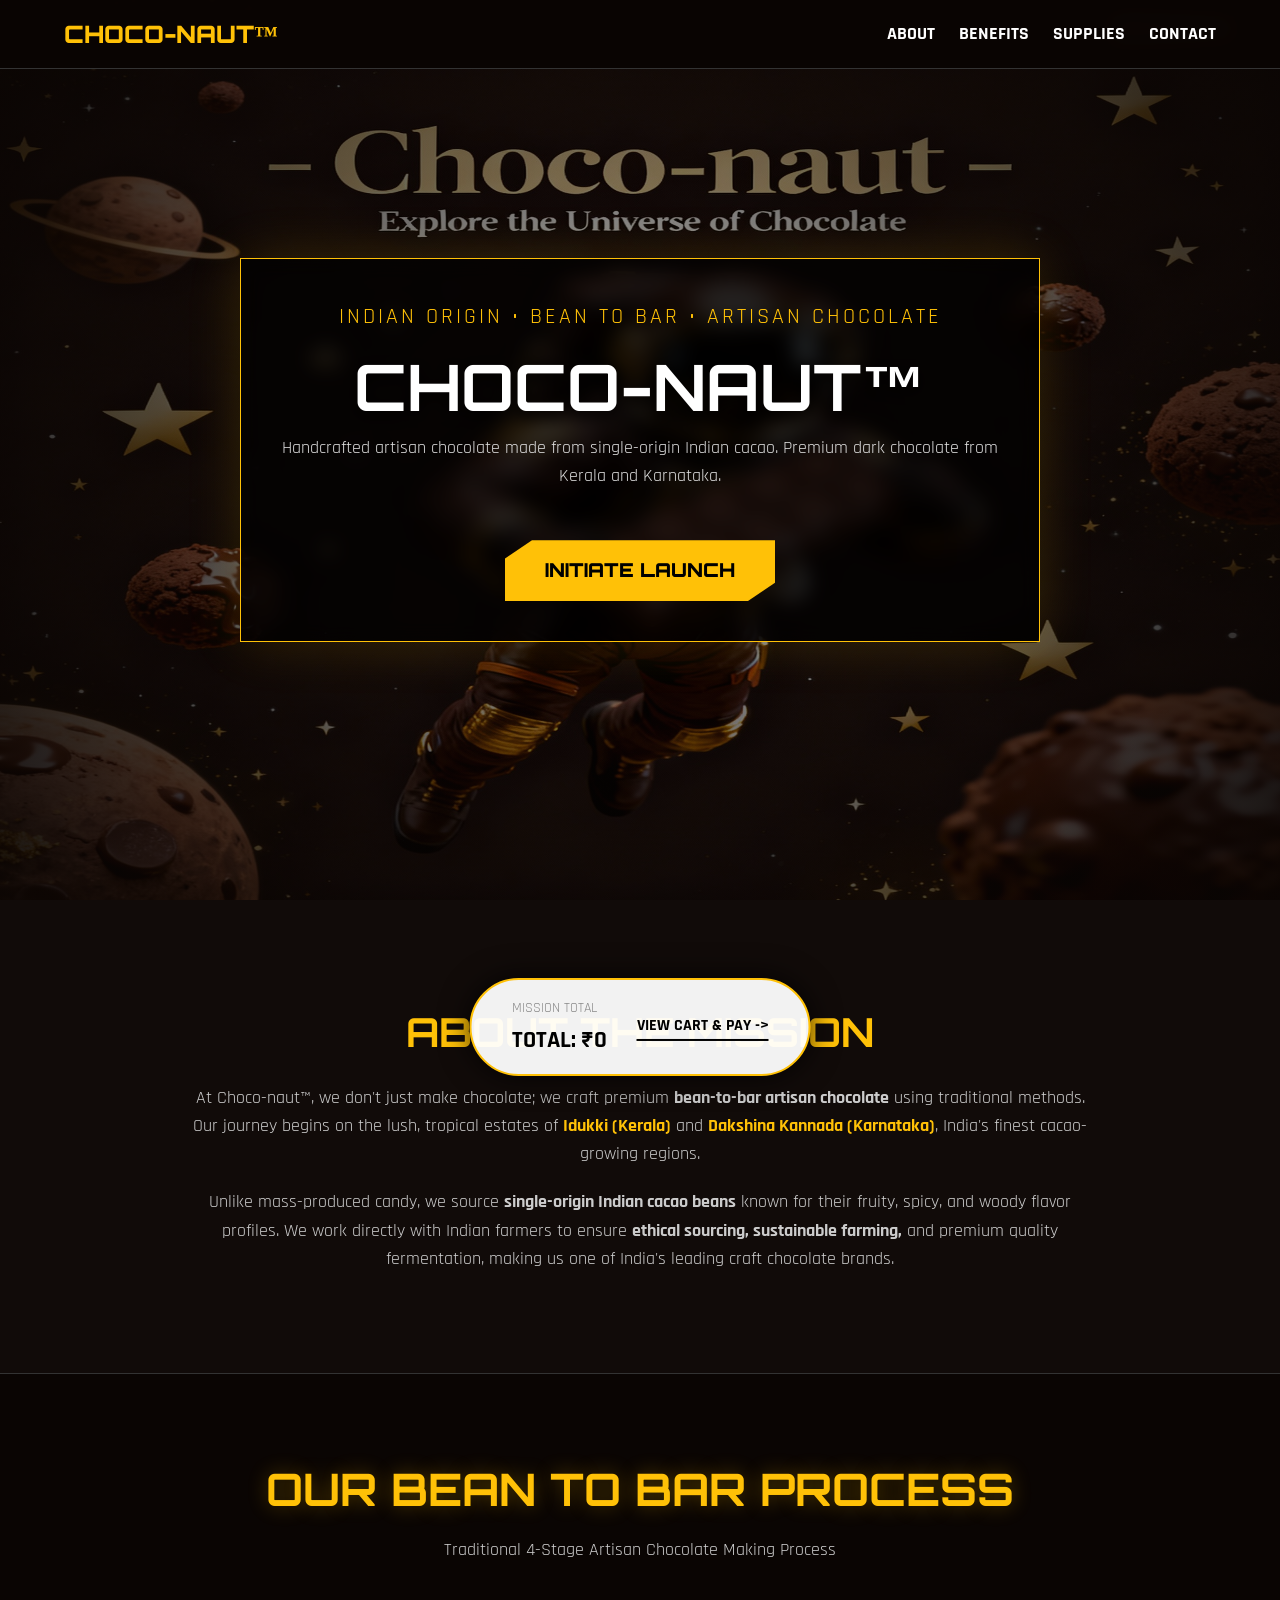
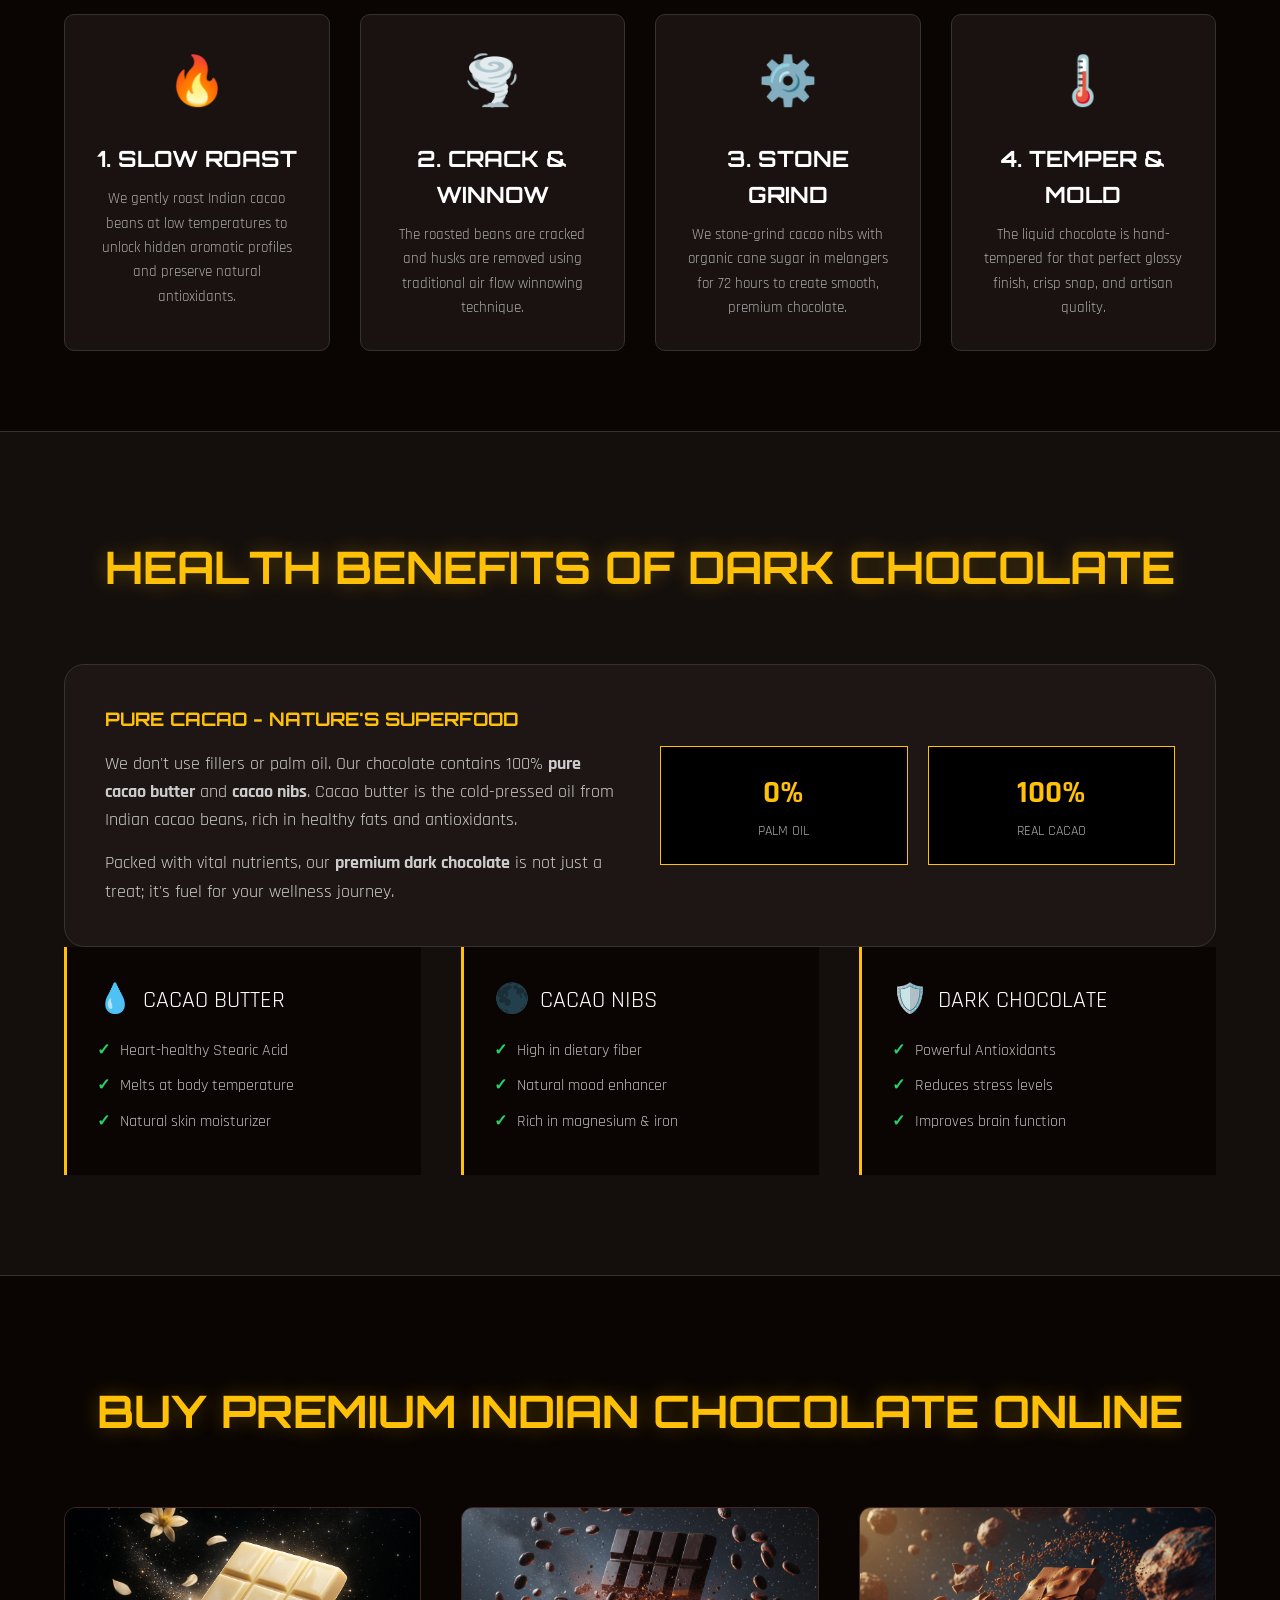
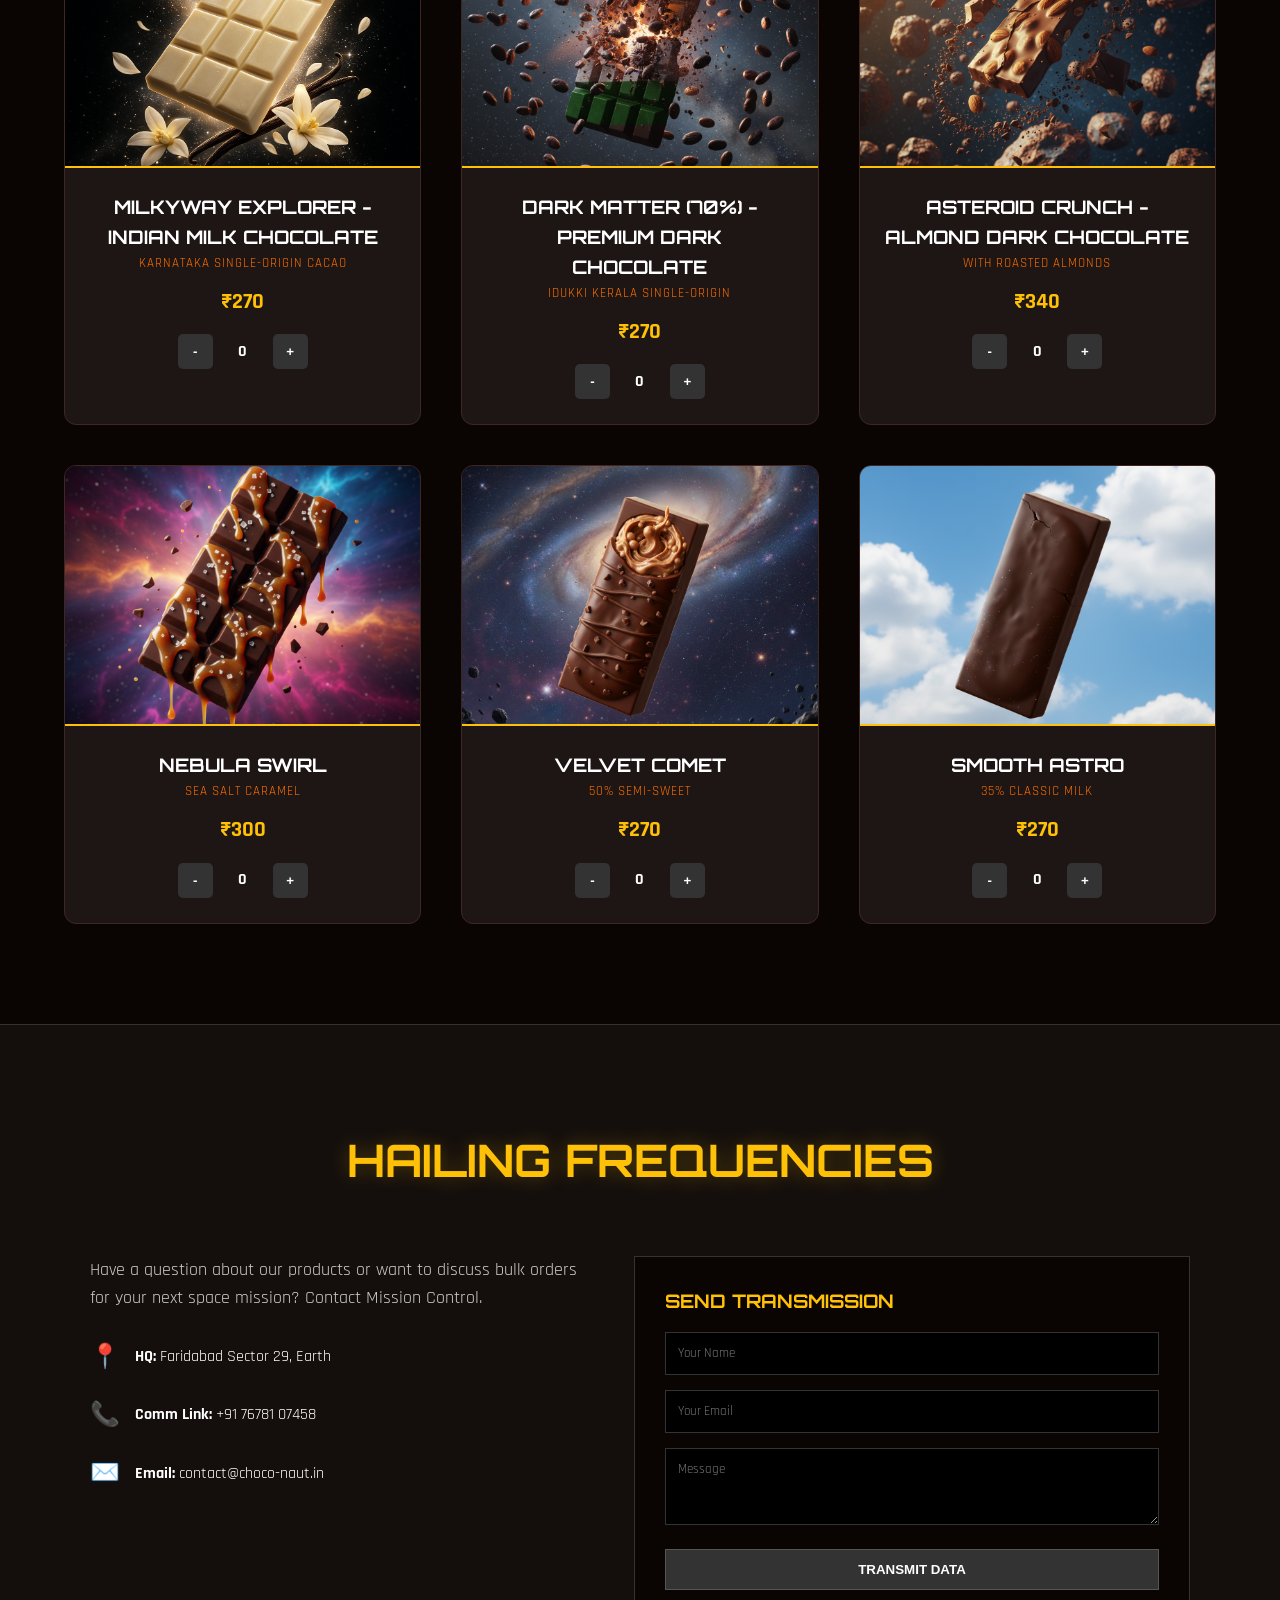
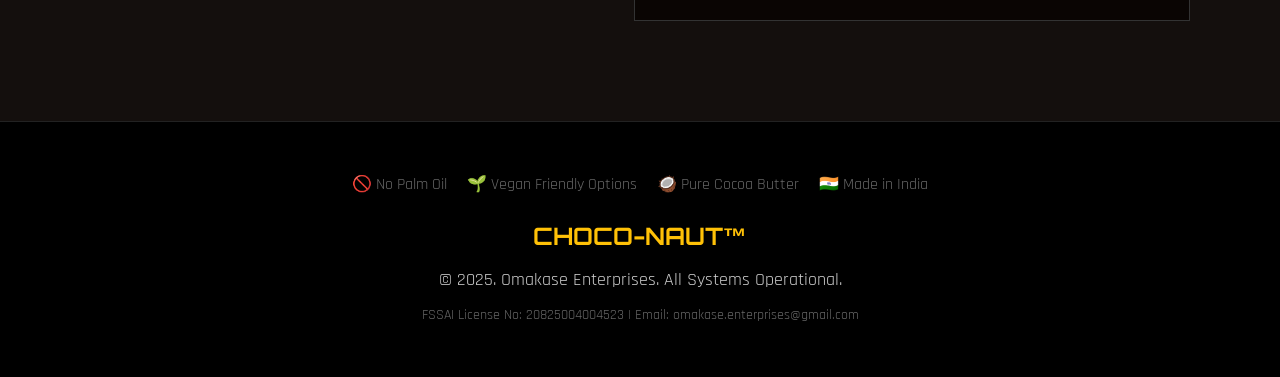
==== commit 0e36cf88: "SEO optimization: Added meta tags, structured data, and keyword optimization for Indian artisan choc" ====
--- a/Index.html
+++ b/Index.html
@@ -3,7 +3,81 @@
 <head>
     <meta charset="UTF-8">
     <meta name="viewport" content="width=device-width, initial-scale=1.0">
-    <title>Choco-naut&trade; | Space Chocolate</title>
+    
+    <!-- Primary Meta Tags -->
+    <title>Choco-naut™ | Premium Indian Artisan Dark Chocolate | Bean to Bar Chocolate India</title>
+    <meta name="title" content="Choco-naut™ | Premium Indian Artisan Dark Chocolate | Bean to Bar Chocolate India">
+    <meta name="description" content="Discover Choco-naut™ - India's finest bean-to-bar artisan chocolate made from single-origin cacao from Kerala and Karnataka. Handcrafted dark chocolate, milk chocolate, and chocolate bars with no palm oil. Order premium Indian chocolate online.">
+    <meta name="keywords" content="artisan chocolate India, bean to bar chocolate, Indian dark chocolate, handcrafted chocolate, Kerala cacao, Karnataka chocolate, single origin chocolate, premium chocolate India, buy chocolate online India, organic dark chocolate, craft chocolate India, cacao butter chocolate, vegan chocolate India, sugar free dark chocolate, luxury chocolate India, chocolate gifts India, best chocolate brand India, Idukki chocolate, farm to bar chocolate, ethically sourced chocolate, stone ground chocolate">
+    <meta name="author" content="Choco-naut">
+    <meta name="robots" content="index, follow">
+    <link rel="canonical" href="https://choconaut.in/">
+    
+    <!-- Open Graph / Facebook -->
+    <meta property="og:type" content="website">
+    <meta property="og:url" content="https://choconaut.in/">
+    <meta property="og:title" content="Choco-naut™ | Premium Indian Artisan Dark Chocolate | Bean to Bar">
+    <meta property="og:description" content="Handcrafted artisan chocolate from Indian single-origin cacao. Bean to bar, ethically sourced from Kerala & Karnataka. No palm oil, pure cacao butter.">
+    <meta property="og:image" content="https://choconaut.in/images/bg.jpg">
+    <meta property="og:site_name" content="Choco-naut">
+    
+    <!-- Twitter -->
+    <meta property="twitter:card" content="summary_large_image">
+    <meta property="twitter:url" content="https://choconaut.in/">
+    <meta property="twitter:title" content="Choco-naut™ | Premium Indian Artisan Dark Chocolate">
+    <meta property="twitter:description" content="Handcrafted bean-to-bar chocolate from single-origin Indian cacao. Premium dark chocolate made in India.">
+    <meta property="twitter:image" content="https://choconaut.in/images/bg.jpg">
+    
+    <!-- Structured Data / Schema.org -->
+    <script type="application/ld+json">
+    {
+      "@context": "https://schema.org",
+      "@type": "Organization",
+      "name": "Choco-naut",
+      "url": "https://choconaut.in",
+      "logo": "https://choconaut.in/images/bg.jpg",
+      "description": "Premium Indian bean-to-bar artisan chocolate brand specializing in single-origin cacao from Kerala and Karnataka",
+      "foundingLocation": "India",
+      "sameAs": [],
+      "contactPoint": {
+        "@type": "ContactPoint",
+        "contactType": "Customer Service",
+        "areaServed": "IN"
+      }
+    }
+    </script>
+    
+    <script type="application/ld+json">
+    {
+      "@context": "https://schema.org",
+      "@type": "Store",
+      "name": "Choco-naut",
+      "image": "https://choconaut.in/images/bg.jpg",
+      "description": "Buy premium handcrafted Indian artisan chocolate online. Bean to bar dark chocolate made from single-origin Kerala and Karnataka cacao.",
+      "address": {
+        "@type": "PostalAddress",
+        "addressCountry": "IN"
+      },
+      "priceRange": "₹₹",
+      "paymentAccepted": "Credit Card, Debit Card, UPI",
+      "currenciesAccepted": "INR",
+      "hasOfferCatalog": {
+        "@type": "OfferCatalog",
+        "name": "Chocolate Products",
+        "itemListElement": [
+          {
+            "@type": "Offer",
+            "itemOffered": {
+              "@type": "Product",
+              "name": "Dark Matter 70% Dark Chocolate",
+              "description": "Single-origin dark chocolate from Idukki Kerala"
+            }
+          }
+        ]
+      }
+    }
+    </script>
+    
     <link href="https://fonts.googleapis.com/css2?family=Orbitron:wght@400;700;900&family=Rajdhani:wght@300;500;700&display=swap" rel="stylesheet">
     <script src="https://checkout.razorpay.com/v1/checkout.js"></script>
 
@@ -138,73 +212,73 @@
         </div>
     </nav>
 
-    <section class="hero">
-        <img src="images/bg.jpg" onerror="this.src='https://images.unsplash.com/photo-1446776811953-b23d57bd21aa?q=80&w=2072'" class="hero-bg" alt="Background">
+    <section class="hero" role="banner" aria-label="Choco-naut Premium Indian Chocolate">
+        <img src="images/bg.jpg" onerror="this.src='https://images.unsplash.com/photo-1446776811953-b23d57bd21aa?q=80&w=2072'" class="hero-bg" alt="Premium Indian artisan dark chocolate bean to bar process">
         <div class="hero-overlay"></div>
         <div class="hero-content">
-            <span class="tagline">INDIAN ORIGIN • BEAN TO BAR</span>
+            <span class="tagline">INDIAN ORIGIN • BEAN TO BAR • ARTISAN CHOCOLATE</span>
             <h1>CHOCO-NAUT&trade;</h1>
             <p style="color: #ddd; margin-bottom: 30px;">
-                Handcrafted artisan chocolate that takes your tastebuds to zero gravity. 
+                Handcrafted artisan chocolate made from single-origin Indian cacao. Premium dark chocolate from Kerala and Karnataka.
             </p>
-            <a href="#shop" class="btn-main" onclick="sfx('click')">INITIATE LAUNCH</a>
+            <a href="#shop" class="btn-main" onclick="sfx('click')" aria-label="Shop premium Indian chocolate">INITIATE LAUNCH</a>
         </div>
     </section>
 
-    <section id="about" class="story-section">
+    <section id="about" class="story-section" itemscope itemtype="https://schema.org/AboutPage">
         <div class="story-box">
             <h2 style="color: var(--gold); margin-bottom: 20px; font-size: 2.5rem;">ABOUT THE MISSION</h2>
-            <p style="margin-bottom: 20px;">
-                At Choco-naut&trade;, we don't just make chocolate; we engineer an experience. 
+            <p style="margin-bottom: 20px;" itemprop="description">
+                At Choco-naut&trade;, we don't just make chocolate; we craft premium <strong>bean-to-bar artisan chocolate</strong> using traditional methods. 
                 Our journey begins on the lush, tropical estates of <span class="highlight">Idukki (Kerala)</span> and 
-                <span class="highlight">Dakshina Kannada (Karnataka)</span>.
+                <span class="highlight">Dakshina Kannada (Karnataka)</span>, India's finest cacao-growing regions.
             </p>
             <p>
-                Unlike mass-produced candy, we source single-origin Indian Cacao beans known for their 
-                fruity, spicy, and woody notes. We work directly with farmers to ensure ethical sourcing 
-                and premium quality fermentation.
+                Unlike mass-produced candy, we source <strong>single-origin Indian cacao beans</strong> known for their 
+                fruity, spicy, and woody flavor profiles. We work directly with Indian farmers to ensure <strong>ethical sourcing, sustainable farming,</strong> 
+                and premium quality fermentation, making us one of India's leading craft chocolate brands.
             </p>
         </div>
     </section>
 
-    <section class="process-section">
-        <h2 class="section-header" style="margin-bottom: 10px;">FLIGHT TRAJECTORY</h2>
-        <p style="text-align: center;">Our 4-Stage Protocol from Bean to Bar</p>
+    <section class="process-section" aria-labelledby="process-heading">
+        <h2 id="process-heading" class="section-header" style="margin-bottom: 10px;">OUR BEAN TO BAR PROCESS</h2>
+        <p style="text-align: center;">Traditional 4-Stage Artisan Chocolate Making Process</p>
         <div class="process-grid">
             <div class="process-card" onclick="sfx('click')">
                 <span class="p-icon">🔥</span>
-                <h4 class="p-title">1. SLOW ROAST</h4>
-                <p class="p-desc">We gently roast the beans at low temperatures to unlock the hidden aromatic profiles.</p>
+                <h3 class="p-title">1. SLOW ROAST</h3>
+                <p class="p-desc">We gently roast Indian cacao beans at low temperatures to unlock hidden aromatic profiles and preserve natural antioxidants.</p>
             </div>
             <div class="process-card" onclick="sfx('click')">
                 <span class="p-icon">🌪️</span>
-                <h4 class="p-title">2. CRACK & WINNOW</h4>
-                <p class="p-desc">The beans are cracked and the shells (husk) are removed using air flow.</p>
+                <h3 class="p-title">2. CRACK & WINNOW</h3>
+                <p class="p-desc">The roasted beans are cracked and husks are removed using traditional air flow winnowing technique.</p>
             </div>
             <div class="process-card" onclick="sfx('click')">
                 <span class="p-icon">⚙️</span>
-                <h4 class="p-title">3. STONE GRIND</h4>
-                <p class="p-desc">We grind the nibs with organic sugar in stone melangers for 72 hours continuously.</p>
+                <h3 class="p-title">3. STONE GRIND</h3>
+                <p class="p-desc">We stone-grind cacao nibs with organic cane sugar in melangers for 72 hours to create smooth, premium chocolate.</p>
             </div>
             <div class="process-card" onclick="sfx('click')">
                 <span class="p-icon">🌡️</span>
-                <h4 class="p-title">4. TEMPER & MOLD</h4>
-                <p class="p-desc">The liquid chocolate is tempered to give it that perfect glossy finish and snap.</p>
+                <h3 class="p-title">4. TEMPER & MOLD</h3>
+                <p class="p-desc">The liquid chocolate is hand-tempered for that perfect glossy finish, crisp snap, and artisan quality.</p>
             </div>
         </div>
     </section>
 
-    <section id="benefits" class="benefits-section">
-        <h2 class="section-header">VITALITY SUPPORT SYSTEMS</h2>
+    <section id="benefits" class="benefits-section" aria-labelledby="benefits-heading">
+        <h2 id="benefits-heading" class="section-header">HEALTH BENEFITS OF DARK CHOCOLATE</h2>
         
         <div class="cacao-info">
             <div class="info-text">
-                <h3 style="color: var(--gold); margin-bottom: 15px;">THE POWER SOURCE: CACAO</h3>
+                <h3 style="color: var(--gold); margin-bottom: 15px;">PURE CACAO - NATURE'S SUPERFOOD</h3>
                 <p style="margin-bottom: 15px;">
-                    We don't use fillers. We use pure Cacao Butter and Nibs. 
-                    Cacao Butter is the pure, cold-pressed oil from the bean.
+                    We don't use fillers or palm oil. Our chocolate contains 100% <strong>pure cacao butter</strong> and <strong>cacao nibs</strong>. 
+                    Cacao butter is the cold-pressed oil from Indian cacao beans, rich in healthy fats and antioxidants.
                 </p>
-                <p>Packed with vital nutrients, this is not just a treat; it is fuel for your daily mission.</p>
+                <p>Packed with vital nutrients, our <strong>premium dark chocolate</strong> is not just a treat; it's fuel for your wellness journey.</p>
             </div>
             <div class="info-stat">
                 <div class="stat-box">
@@ -224,6 +298,7 @@
                 <ul class="b-list">
                     <li>Heart-healthy Stearic Acid</li>
                     <li>Melts at body temperature</li>
+                    <li>Natural skin moisturizer</li>
                 </ul>
             </div>
             <div class="b-card" onclick="sfx('click')">
@@ -231,6 +306,7 @@
                 <ul class="b-list">
                     <li>High in dietary fiber</li>
                     <li>Natural mood enhancer</li>
+                    <li>Rich in magnesium & iron</li>
                 </ul>
             </div>
             <div class="b-card" onclick="sfx('click')">
@@ -238,59 +314,69 @@
                 <ul class="b-list">
                     <li>Powerful Antioxidants</li>
                     <li>Reduces stress levels</li>
+                    <li>Improves brain function</li>
                 </ul>
             </div>
         </div>
     </section>
 
-    <section id="shop" class="products">
-        <h2 class="section-header">FLIGHT SUPPLIES</h2>
-        <div class="grid">
-            <div class="card" id="card-milkyway">
+    <section id="shop" class="products" itemscope itemtype="https://schema.org/ItemList">
+        <h2 class="section-header">BUY PREMIUM INDIAN CHOCOLATE ONLINE</h2>
+        <div class="grid" itemprop="itemListElement">
+            <div class="card" id="card-milkyway" itemscope itemtype="https://schema.org/Product">
                 <div class="sold-out-badge">SOLD OUT</div>
                 <div class="img-box" onclick="openProduct('milkyway')">
-                    <img src="images/milkyway.jpg" onerror="this.src='https://images.unsplash.com/photo-1548142813-c3a8350e941b?w=600'" class="product-img">
+                    <img src="images/milkyway.jpg" onerror="this.src='https://images.unsplash.com/photo-1548142813-c3a8350e941b?w=600'" class="product-img" alt="Milkyway Explorer - Premium Indian Milk Chocolate" itemprop="image">
                 </div>
                 <div class="card-info">
-                    <h3>Milkyway Explorer</h3>
-                    <span class="origin-badge">Karnataka Estate</span>
-                    <span class="price">₹270</span>
+                    <h3 itemprop="name">Milkyway Explorer - Indian Milk Chocolate</h3>
+                    <span class="origin-badge" itemprop="brand">Karnataka Single-Origin Cacao</span>
+                    <span class="price" itemprop="offers" itemscope itemtype="https://schema.org/Offer">
+                        <span itemprop="priceCurrency" content="INR">₹</span><span itemprop="price" content="270">270</span>
+                    </span>
+                    <meta itemprop="description" content="Premium milk chocolate made from Karnataka single-origin cacao beans">
                     <div class="qty-controls">
-                        <button class="q-btn" id="btn-minus-milkyway" onclick="updateQty('milkyway', -1)">-</button>
+                        <button class="q-btn" id="btn-minus-milkyway" onclick="updateQty('milkyway', -1)" aria-label="Decrease quantity">-</button>
                         <span id="qty-milkyway" class="q-display">0</span>
-                        <button class="q-btn" id="btn-plus-milkyway" onclick="updateQty('milkyway', 1)">+</button>
+                        <button class="q-btn" id="btn-plus-milkyway" onclick="updateQty('milkyway', 1)" aria-label="Increase quantity">+</button>
                     </div>
                 </div>
             </div>
-            <div class="card" id="card-darkmatter">
+            <div class="card" id="card-darkmatter" itemscope itemtype="https://schema.org/Product">
                 <div class="sold-out-badge">SOLD OUT</div>
                 <div class="img-box" onclick="openProduct('darkmatter')">
-                    <img src="images/darkmatter.jpg" onerror="this.src='https://images.unsplash.com/photo-1606312619070-d48b4c652a52?w=600'" class="product-img">
+                    <img src="images/darkmatter.jpg" onerror="this.src='https://images.unsplash.com/photo-1606312619070-d48b4c652a52?w=600'" class="product-img" alt="Dark Matter 70% - Indian Dark Chocolate Kerala" itemprop="image">
                 </div>
                 <div class="card-info">
-                    <h3>Dark Matter (70%)</h3>
-                    <span class="origin-badge">Idukki Single Origin</span>
-                    <span class="price">₹270</span>
+                    <h3 itemprop="name">Dark Matter (70%) - Premium Dark Chocolate</h3>
+                    <span class="origin-badge" itemprop="brand">Idukki Kerala Single-Origin</span>
+                    <span class="price" itemprop="offers" itemscope itemtype="https://schema.org/Offer">
+                        <span itemprop="priceCurrency" content="INR">₹</span><span itemprop="price" content="270">270</span>
+                    </span>
+                    <meta itemprop="description" content="70% dark chocolate made from Idukki Kerala single-origin cacao with rich fruity notes">
                     <div class="qty-controls">
-                        <button class="q-btn" id="btn-minus-darkmatter" onclick="updateQty('darkmatter', -1)">-</button>
+                        <button class="q-btn" id="btn-minus-darkmatter" onclick="updateQty('darkmatter', -1)" aria-label="Decrease quantity">-</button>
                         <span id="qty-darkmatter" class="q-display">0</span>
-                        <button class="q-btn" id="btn-plus-darkmatter" onclick="updateQty('darkmatter', 1)">+</button>
+                        <button class="q-btn" id="btn-plus-darkmatter" onclick="updateQty('darkmatter', 1)" aria-label="Increase quantity">+</button>
                     </div>
                 </div>
             </div>
-            <div class="card" id="card-asteroid">
+            <div class="card" id="card-asteroid" itemscope itemtype="https://schema.org/Product">
                 <div class="sold-out-badge">SOLD OUT</div>
                 <div class="img-box" onclick="openProduct('asteroid')">
-                    <img src="images/asteroid.jpg" onerror="this.src='https://images.unsplash.com/photo-1511381939415-e44015466834?w=600'" class="product-img">
+                    <img src="images/asteroid.jpg" onerror="this.src='https://images.unsplash.com/photo-1511381939415-e44015466834?w=600'" class="product-img" alt="Asteroid Crunch - Dark Chocolate with Roasted Almonds" itemprop="image">
                 </div>
                 <div class="card-info">
-                    <h3>Asteroid Crunch</h3>
-                    <span class="origin-badge">Roasted Almonds</span>
-                    <span class="price">₹340</span>
+                    <h3 itemprop="name">Asteroid Crunch - Almond Dark Chocolate</h3>
+                    <span class="origin-badge" itemprop="brand">With Roasted Almonds</span>
+                    <span class="price" itemprop="offers" itemscope itemtype="https://schema.org/Offer">
+                        <span itemprop="priceCurrency" content="INR">₹</span><span itemprop="price" content="340">340</span>
+                    </span>
+                    <meta itemprop="description" content="Premium dark chocolate with crunchy roasted almonds, handcrafted in India">
                     <div class="qty-controls">
-                        <button class="q-btn" id="btn-minus-asteroid" onclick="updateQty('asteroid', -1)">-</button>
+                        <button class="q-btn" id="btn-minus-asteroid" onclick="updateQty('asteroid', -1)" aria-label="Decrease quantity">-</button>
                         <span id="qty-asteroid" class="q-display">0</span>
-                        <button class="q-btn" id="btn-plus-asteroid" onclick="updateQty('asteroid', 1)">+</button>
+                        <button class="q-btn" id="btn-plus-asteroid" onclick="updateQty('asteroid', 1)" aria-label="Increase quantity">+</button>
                     </div>
                 </div>
             </div>
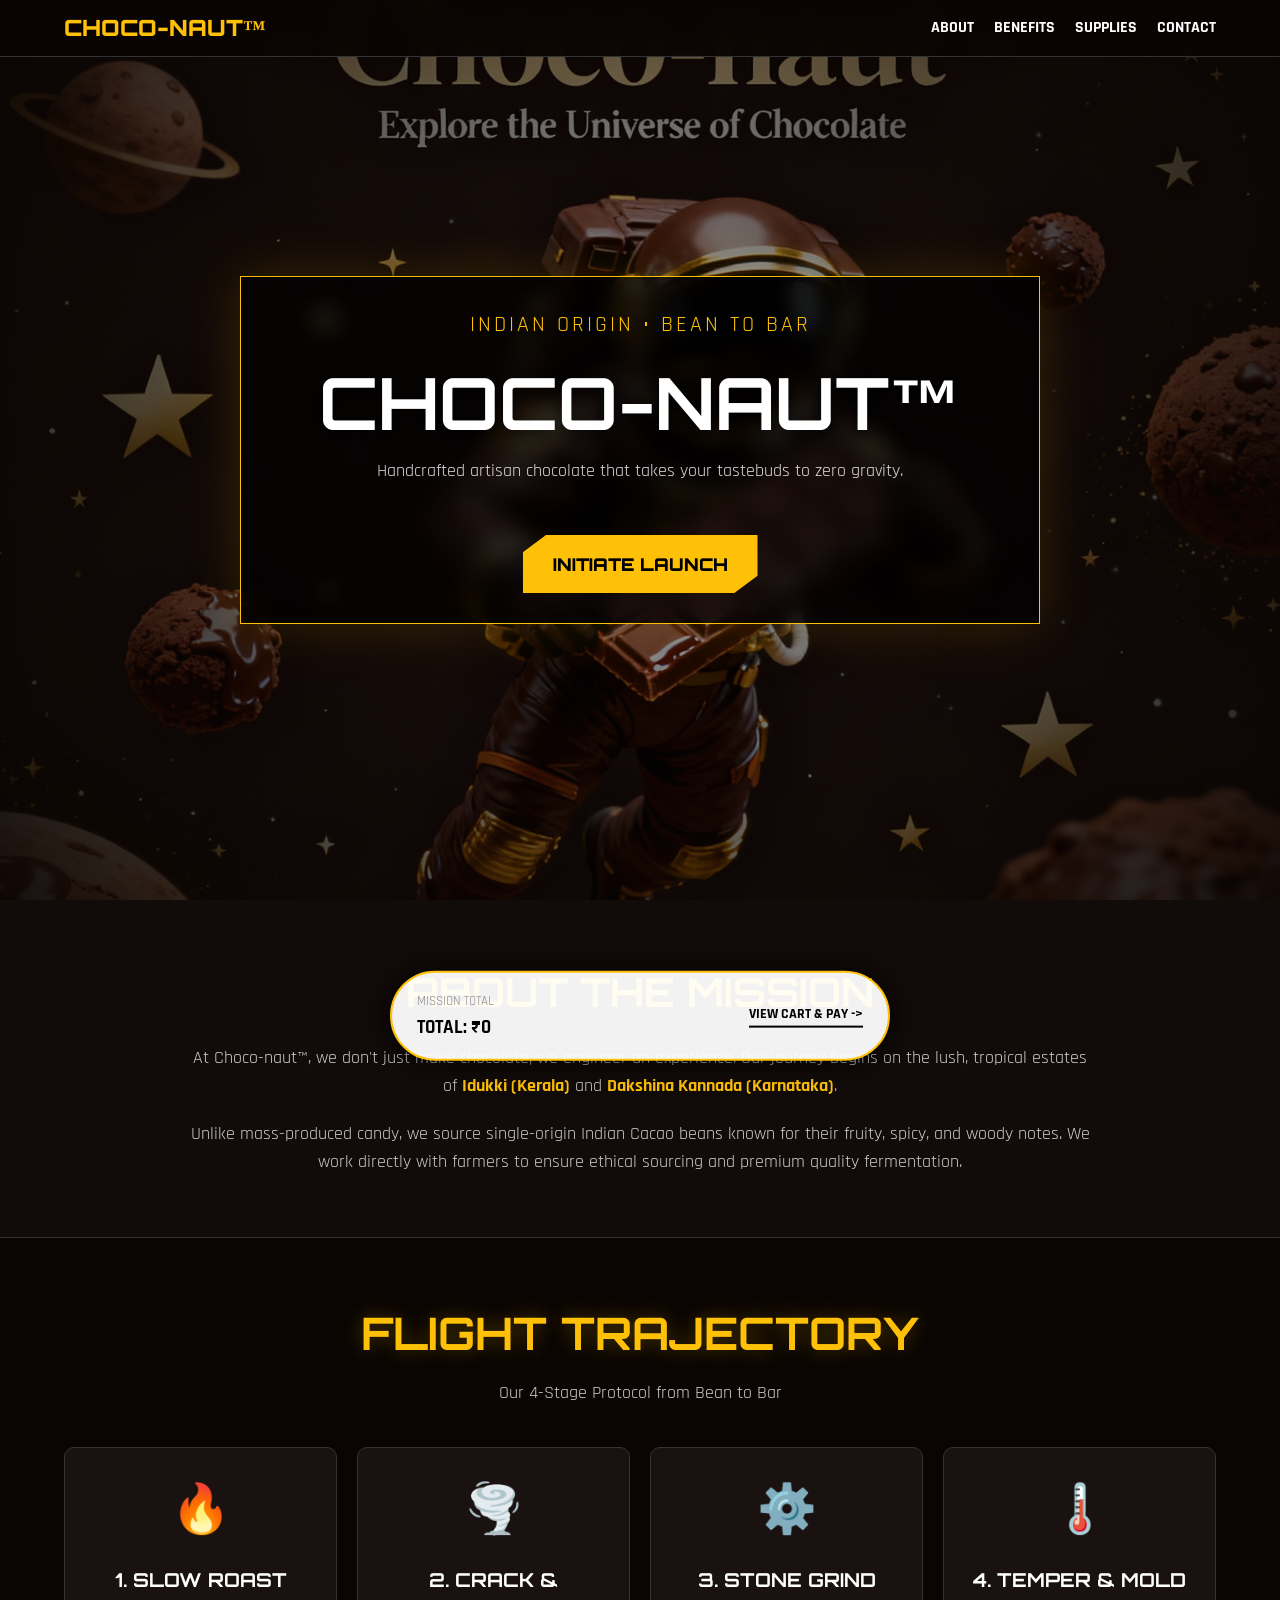
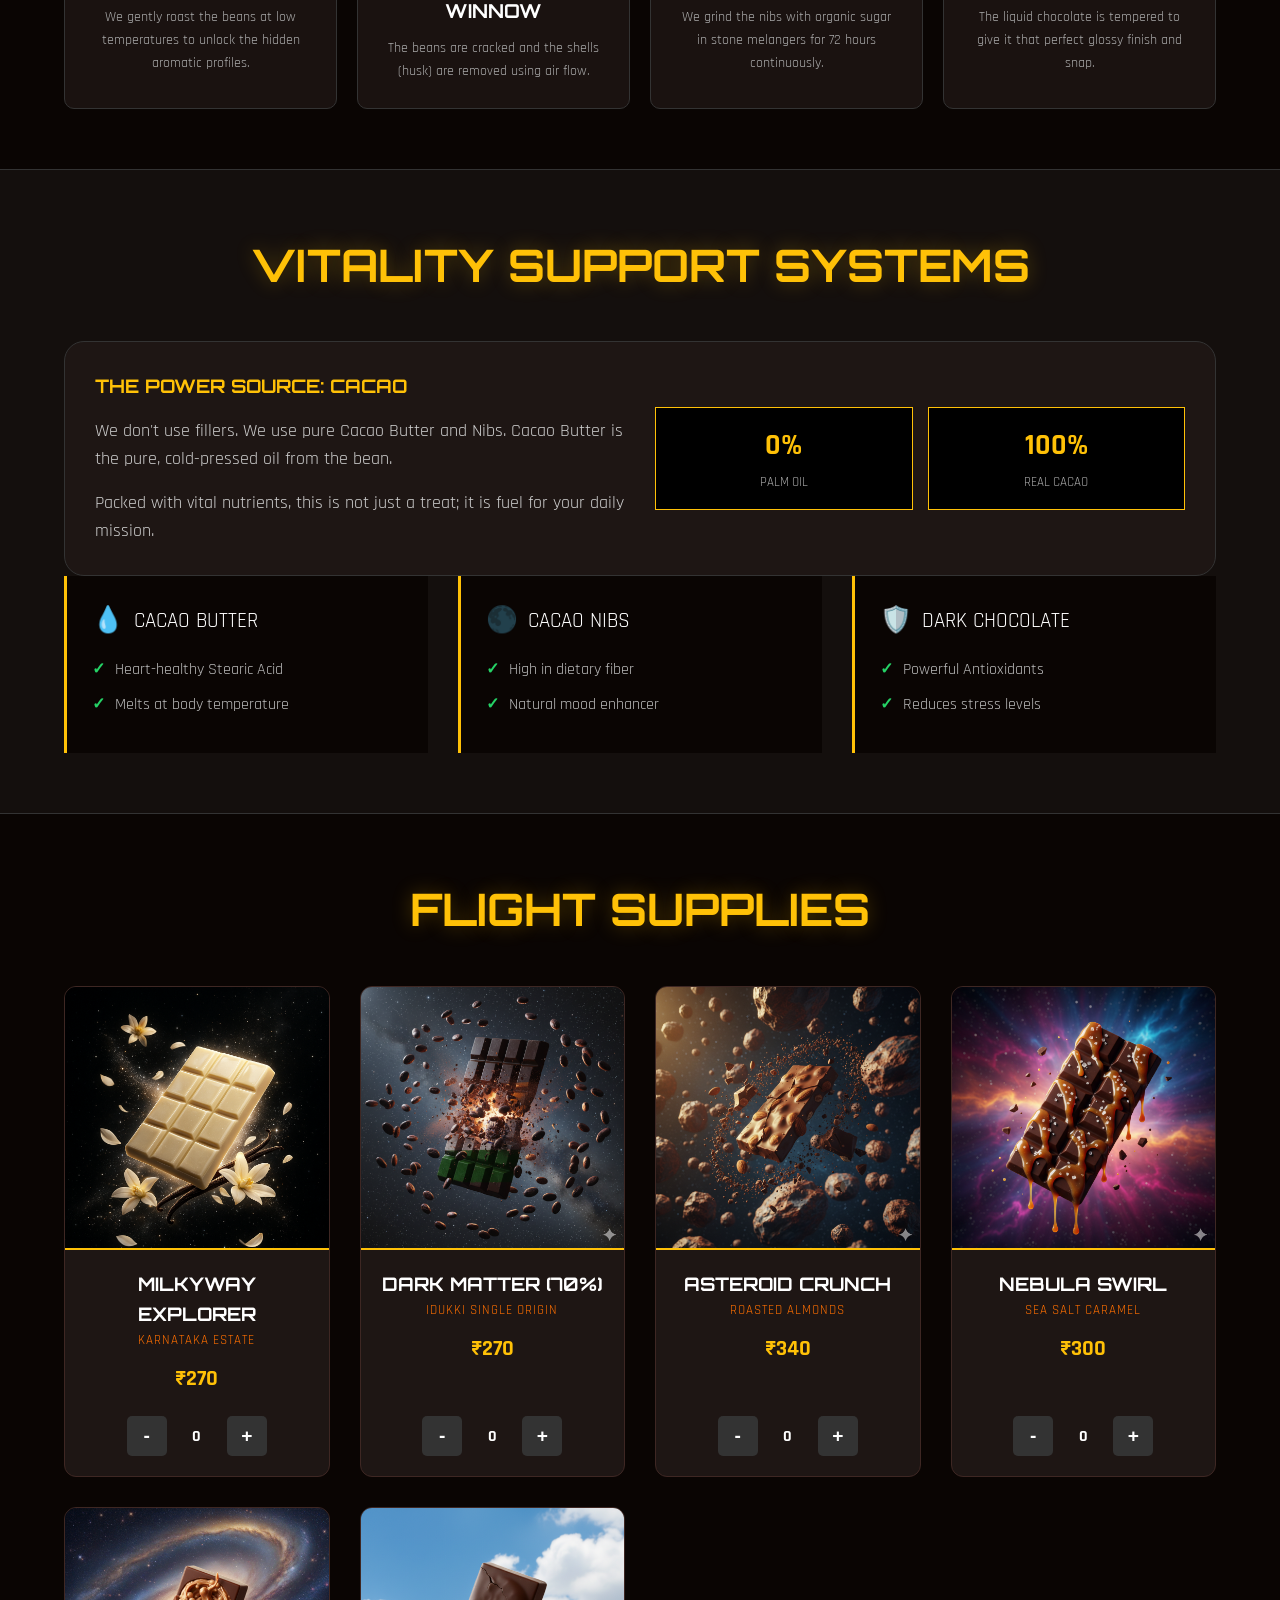
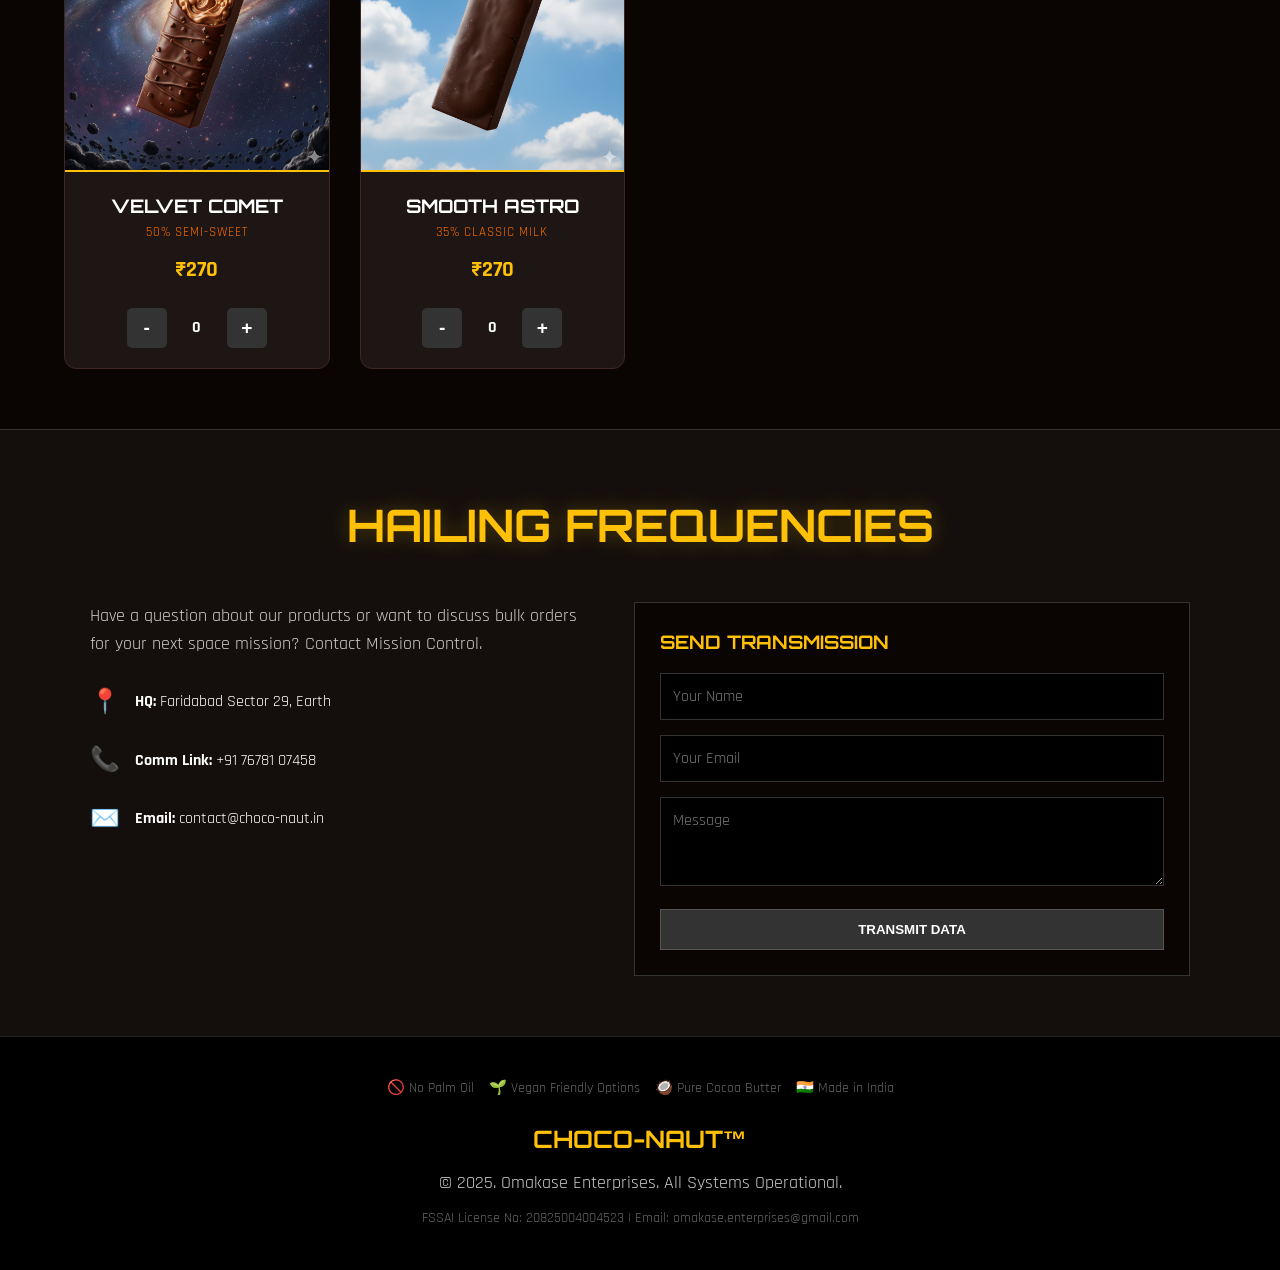
==== commit 7216b68f: "Update Index.html" ====
--- a/Index.html
+++ b/Index.html
@@ -3,81 +3,7 @@
 <head>
     <meta charset="UTF-8">
     <meta name="viewport" content="width=device-width, initial-scale=1.0">
-    
-    <!-- Primary Meta Tags -->
-    <title>Choco-naut™ | Premium Indian Artisan Dark Chocolate | Bean to Bar Chocolate India</title>
-    <meta name="title" content="Choco-naut™ | Premium Indian Artisan Dark Chocolate | Bean to Bar Chocolate India">
-    <meta name="description" content="Discover Choco-naut™ - India's finest bean-to-bar artisan chocolate made from single-origin cacao from Kerala and Karnataka. Handcrafted dark chocolate, milk chocolate, and chocolate bars with no palm oil. Order premium Indian chocolate online.">
-    <meta name="keywords" content="artisan chocolate India, bean to bar chocolate, Indian dark chocolate, handcrafted chocolate, Kerala cacao, Karnataka chocolate, single origin chocolate, premium chocolate India, buy chocolate online India, organic dark chocolate, craft chocolate India, cacao butter chocolate, vegan chocolate India, sugar free dark chocolate, luxury chocolate India, chocolate gifts India, best chocolate brand India, Idukki chocolate, farm to bar chocolate, ethically sourced chocolate, stone ground chocolate">
-    <meta name="author" content="Choco-naut">
-    <meta name="robots" content="index, follow">
-    <link rel="canonical" href="https://choconaut.in/">
-    
-    <!-- Open Graph / Facebook -->
-    <meta property="og:type" content="website">
-    <meta property="og:url" content="https://choconaut.in/">
-    <meta property="og:title" content="Choco-naut™ | Premium Indian Artisan Dark Chocolate | Bean to Bar">
-    <meta property="og:description" content="Handcrafted artisan chocolate from Indian single-origin cacao. Bean to bar, ethically sourced from Kerala & Karnataka. No palm oil, pure cacao butter.">
-    <meta property="og:image" content="https://choconaut.in/images/bg.jpg">
-    <meta property="og:site_name" content="Choco-naut">
-    
-    <!-- Twitter -->
-    <meta property="twitter:card" content="summary_large_image">
-    <meta property="twitter:url" content="https://choconaut.in/">
-    <meta property="twitter:title" content="Choco-naut™ | Premium Indian Artisan Dark Chocolate">
-    <meta property="twitter:description" content="Handcrafted bean-to-bar chocolate from single-origin Indian cacao. Premium dark chocolate made in India.">
-    <meta property="twitter:image" content="https://choconaut.in/images/bg.jpg">
-    
-    <!-- Structured Data / Schema.org -->
-    <script type="application/ld+json">
-    {
-      "@context": "https://schema.org",
-      "@type": "Organization",
-      "name": "Choco-naut",
-      "url": "https://choconaut.in",
-      "logo": "https://choconaut.in/images/bg.jpg",
-      "description": "Premium Indian bean-to-bar artisan chocolate brand specializing in single-origin cacao from Kerala and Karnataka",
-      "foundingLocation": "India",
-      "sameAs": [],
-      "contactPoint": {
-        "@type": "ContactPoint",
-        "contactType": "Customer Service",
-        "areaServed": "IN"
-      }
-    }
-    </script>
-    
-    <script type="application/ld+json">
-    {
-      "@context": "https://schema.org",
-      "@type": "Store",
-      "name": "Choco-naut",
-      "image": "https://choconaut.in/images/bg.jpg",
-      "description": "Buy premium handcrafted Indian artisan chocolate online. Bean to bar dark chocolate made from single-origin Kerala and Karnataka cacao.",
-      "address": {
-        "@type": "PostalAddress",
-        "addressCountry": "IN"
-      },
-      "priceRange": "₹₹",
-      "paymentAccepted": "Credit Card, Debit Card, UPI",
-      "currenciesAccepted": "INR",
-      "hasOfferCatalog": {
-        "@type": "OfferCatalog",
-        "name": "Chocolate Products",
-        "itemListElement": [
-          {
-            "@type": "Offer",
-            "itemOffered": {
-              "@type": "Product",
-              "name": "Dark Matter 70% Dark Chocolate",
-              "description": "Single-origin dark chocolate from Idukki Kerala"
-            }
-          }
-        ]
-      }
-    }
-    </script>
-    
+    <title>Choco-naut&trade; | Space Chocolate</title>
     <link href="https://fonts.googleapis.com/css2?family=Orbitron:wght@400;700;900&family=Rajdhani:wght@300;500;700&display=swap" rel="stylesheet">
     <script src="https://checkout.razorpay.com/v1/checkout.js"></script>
 
@@ -91,113 +17,211 @@
             --success: #25d366;
             --danger: #ff3b30;
         }
+        
         * { margin: 0; padding: 0; box-sizing: border-box; scroll-behavior: smooth; }
-        body { background-color: var(--space-black); color: #fff; font-family: 'Rajdhani', sans-serif; line-height: 1.6; overflow-x: hidden; padding-top: 60px; }
+        
+        body { 
+            background-color: var(--space-black); 
+            color: #fff; 
+            font-family: 'Rajdhani', sans-serif; 
+            line-height: 1.6; 
+            overflow-x: hidden; 
+            padding-top: 60px; 
+            -webkit-font-smoothing: antialiased;
+        }
+
         h1, h2, h3, h4 { font-family: 'Orbitron', sans-serif; text-transform: uppercase; }
         p { font-size: 1.1rem; color: var(--text-gray); }
 
-        /* NAV */
-        nav { position: fixed; top: 0; left: 0; width: 100%; padding: 15px 5%; display: flex; justify-content: space-between; align-items: center; background: rgba(10, 5, 3, 0.95); border-bottom: 1px solid #333; z-index: 5000; backdrop-filter: blur(10px); }
-        .nav-logo { font-family: 'Orbitron'; font-weight: 900; color: var(--gold); text-decoration: none; font-size: 1.5rem; cursor: pointer; }
-        .nav-links a { color: #fff; text-decoration: none; margin-left: 20px; font-weight: bold; font-size: 1.1rem; transition: 0.3s; }
+        /* --- NAV --- */
+        nav { 
+            position: fixed; top: 0; left: 0; width: 100%; 
+            padding: 10px 5%; 
+            display: flex; justify-content: space-between; align-items: center; 
+            background: rgba(10, 5, 3, 0.95); border-bottom: 1px solid #333; 
+            z-index: 5000; backdrop-filter: blur(10px); 
+            flex-wrap: wrap; 
+        }
+        .nav-logo { font-family: 'Orbitron'; font-weight: 900; color: var(--gold); text-decoration: none; font-size: 1.4rem; cursor: pointer; white-space: nowrap; }
+        .nav-links { display: flex; gap: 20px; }
+        .nav-links a { color: #fff; text-decoration: none; font-weight: bold; font-size: 1rem; transition: 0.3s; white-space: nowrap; }
         .nav-links a:hover { color: var(--gold); }
 
-        /* HERO */
-        .hero { height: 100vh; width: 100%; position: relative; display: flex; align-items: center; justify-content: center; text-align: center; overflow: hidden; margin-top: -60px; }
-        .hero-bg { position: absolute; top: 0; left: 0; width: 100%; height: 100%; z-index: -1; background-size: cover; background-position: center; animation: zoomFloat 20s infinite alternate; }
+        /* --- HERO --- */
+        .hero { 
+            min-height: 100vh; 
+            width: 100%; position: relative; display: flex; align-items: center; justify-content: center; 
+            text-align: center; overflow: hidden; margin-top: -60px; 
+            padding: 20px;
+        }
+        .hero-bg { position: absolute; top: 0; left: 0; width: 100%; height: 100%; z-index: -1; object-fit: cover; animation: zoomFloat 20s infinite alternate; }
         @keyframes zoomFloat { from { transform: scale(1); } to { transform: scale(1.1); } }
         .hero-overlay { position: absolute; top: 0; left: 0; width: 100%; height: 100%; background: radial-gradient(circle, rgba(0,0,0,0.3) 0%, rgba(10, 5, 3, 0.95) 100%); z-index: 0; }
-        .hero-content { position: relative; z-index: 2; padding: 40px; border: 1px solid var(--gold); background: rgba(0, 0, 0, 0.7); backdrop-filter: blur(10px); max-width: 800px; box-shadow: 0 0 50px rgba(255, 193, 7, 0.15); }
-        .hero h1 { font-size: 4rem; line-height: 1; margin-bottom: 15px; color: #fff; text-shadow: 0 5px 15px rgba(0,0,0,0.8); }
-        .tagline { font-size: 1.4rem; color: var(--gold); letter-spacing: 3px; margin-bottom: 20px; display: block; }
-        .btn-main { display: inline-block; padding: 15px 40px; margin-top: 20px; background: var(--gold); color: #000; font-family: 'Orbitron'; font-weight: 900; text-decoration: none; font-size: 1.2rem; clip-path: polygon(10% 0, 100% 0, 100% 70%, 90% 100%, 0 100%, 0 30%); transition: 0.3s; }
+        
+        .hero-content { 
+            position: relative; z-index: 2; 
+            padding: 30px; 
+            border: 1px solid var(--gold); 
+            background: rgba(0, 0, 0, 0.7); backdrop-filter: blur(10px); 
+            max-width: 90%; width: 800px;
+            box-shadow: 0 0 50px rgba(255, 193, 7, 0.15); 
+        }
+        .hero h1 { 
+            font-size: clamp(2.5rem, 8vw, 4.5rem); 
+            line-height: 1.1; margin-bottom: 15px; color: #fff; 
+            text-shadow: 0 5px 15px rgba(0,0,0,0.8); 
+        }
+        .tagline { font-size: clamp(0.9rem, 3vw, 1.4rem); color: var(--gold); letter-spacing: 3px; margin-bottom: 20px; display: block; }
+        .btn-main { display: inline-block; padding: 15px 30px; margin-top: 20px; background: var(--gold); color: #000; font-family: 'Orbitron'; font-weight: 900; text-decoration: none; font-size: 1.1rem; clip-path: polygon(10% 0, 100% 0, 100% 70%, 90% 100%, 0 100%, 0 30%); transition: 0.3s; }
         .btn-main:hover { transform: scale(1.05); background: #fff; }
 
-        /* SECTIONS */
-        .story-section { padding: 100px 10%; background: #110b09; text-align: center; border-bottom: 1px solid #333; }
+        /* --- SECTIONS COMMON --- */
+        section { width: 100%; overflow: hidden; }
+        .section-header { text-align: center; margin-bottom: 40px; color: var(--gold); font-size: clamp(1.8rem, 5vw, 2.8rem); text-shadow: 0 0 20px rgba(255, 193, 7, 0.3); }
+
+        /* --- STORY --- */
+        .story-section { padding: 60px 5%; background: #110b09; text-align: center; border-bottom: 1px solid #333; }
         .story-box { max-width: 900px; margin: 0 auto; }
         .highlight { color: var(--gold); font-weight: bold; }
-
-        .process-section { padding: 80px 5%; background: #0a0503; border-bottom: 1px solid #333; }
-        .process-grid { display: flex; flex-wrap: wrap; gap: 30px; justify-content: center; margin-top: 50px; }
-        .process-card { flex: 1; min-width: 250px; max-width: 300px; background: #1a1210; padding: 30px; border: 1px solid #333; border-radius: 10px; text-align: center; transition: 0.3s; cursor: pointer; }
+        .story-box h2 { font-size: clamp(1.8rem, 5vw, 2.5rem); margin-bottom: 20px; color: var(--gold); }
+
+        /* --- PROCESS --- */
+        .process-section { padding: 60px 5%; background: #0a0503; border-bottom: 1px solid #333; }
+        .process-grid { 
+            display: grid; 
+            grid-template-columns: repeat(auto-fit, minmax(240px, 1fr)); 
+            gap: 20px; justify-content: center; margin-top: 40px; 
+            max-width: 1400px; margin-left: auto; margin-right: auto;
+        }
+        .process-card { background: #1a1210; padding: 25px; border: 1px solid #333; border-radius: 10px; text-align: center; transition: 0.3s; cursor: pointer; height: 100%; }
         .process-card:hover { border-color: var(--gold); transform: translateY(-5px); }
-        .p-icon { font-size: 3rem; display: block; margin-bottom: 20px; }
-        .p-title { color: #fff; margin-bottom: 10px; font-size: 1.4rem; }
-        .p-desc { font-size: 0.95rem; color: #aaa; }
-
-        .benefits-section { padding: 100px 5%; background: #140f0d; border-bottom: 1px solid #333; }
-        .b-grid { display: grid; grid-template-columns: repeat(auto-fit, minmax(300px, 1fr)); gap: 40px; margin-top: 50px; max-width: 1200px; margin: 0 auto; }
-        .b-card { background: #0a0503; padding: 30px; border-left: 3px solid var(--gold); position: relative; overflow: hidden; cursor: pointer; }
+        .p-icon { font-size: 3rem; display: block; margin-bottom: 15px; }
+        .p-title { color: #fff; margin-bottom: 10px; font-size: 1.2rem; }
+        .p-desc { font-size: 0.9rem; color: #aaa; }
+
+        /* --- BENEFITS --- */
+        .benefits-section { padding: 60px 5%; background: #140f0d; border-bottom: 1px solid #333; }
+        .b-grid { display: grid; grid-template-columns: repeat(auto-fit, minmax(280px, 1fr)); gap: 30px; margin-top: 40px; max-width: 1200px; margin: 0 auto; }
+        .b-card { background: #0a0503; padding: 25px; border-left: 3px solid var(--gold); cursor: pointer; }
         .b-card:hover { background: #1a1210; }
-        .b-head { font-size: 1.5rem; color: #fff; margin-bottom: 15px; display: flex; align-items: center; gap: 10px; }
-        .b-icon { color: var(--gold); font-size: 1.8rem; }
+        .b-head { font-size: 1.3rem; color: #fff; margin-bottom: 15px; display: flex; align-items: center; gap: 10px; }
+        .b-icon { color: var(--gold); font-size: 1.6rem; }
         .b-list li { margin-bottom: 10px; list-style: none; display: flex; gap: 10px; color: #bbb; }
         .b-list li::before { content: "✓"; color: var(--success); font-weight: bold; }
-        .cacao-info { display: flex; flex-wrap: wrap; gap: 40px; margin-top: 60px; align-items: center; justify-content: center; background: #1e1614; padding: 40px; border-radius: 20px; border: 1px solid #333; }
-        .info-text { flex: 1; min-width: 300px; }
-        .info-stat { flex: 1; min-width: 250px; display: grid; grid-template-columns: 1fr 1fr; gap: 20px; }
-        .stat-box { background: #000; padding: 20px; text-align: center; border: 1px solid var(--gold); }
-        .stat-val { font-size: 2rem; font-weight: 900; color: var(--gold); display: block; }
-        .stat-lbl { font-size: 0.9rem; color: #aaa; text-transform: uppercase; }
-
-        /* SHOP */
-        .products { padding: 100px 5%; background: #0a0503; }
-        .section-header { text-align: center; margin-bottom: 60px; color: var(--gold); font-size: 2.8rem; text-shadow: 0 0 20px rgba(255, 193, 7, 0.3); }
-        .grid { display: grid; grid-template-columns: repeat(auto-fit, minmax(300px, 1fr)); gap: 40px; max-width: 1200px; margin: 0 auto; }
-        .card { background: #1e1614; border: 1px solid #3e2723; border-radius: 12px; overflow: hidden; transition: 0.3s; position: relative; }
-        .card:hover { transform: translateY(-10px); border-color: var(--gold); box-shadow: 0 10px 40px rgba(0,0,0,0.6); }
+        
+        .cacao-info { 
+            display: flex; flex-direction: column; 
+            gap: 30px; margin-top: 40px; align-items: center; justify-content: center; 
+            background: #1e1614; padding: 30px; border-radius: 20px; border: 1px solid #333; 
+        }
+        @media (min-width: 768px) {
+            .cacao-info { flex-direction: row; text-align: left; }
+        }
+        .info-text { flex: 1; min-width: 250px;}
+        .info-stat { width: 100%; flex: 1; display: grid; grid-template-columns: 1fr 1fr; gap: 15px; }
+        .stat-box { background: #000; padding: 15px; text-align: center; border: 1px solid var(--gold); }
+        .stat-val { font-size: 1.8rem; font-weight: 900; color: var(--gold); display: block; }
+        .stat-lbl { font-size: 0.8rem; color: #aaa; text-transform: uppercase; }
+
+        /* --- SHOP --- */
+        .products { padding: 60px 5%; background: #0a0503; }
+        .grid { 
+            display: grid; 
+            grid-template-columns: repeat(auto-fit, minmax(260px, 1fr)); 
+            gap: 30px; max-width: 1300px; margin: 0 auto; 
+        }
+        .card { background: #1e1614; border: 1px solid #3e2723; border-radius: 12px; overflow: hidden; transition: 0.3s; position: relative; display: flex; flex-direction: column; }
+        .card:hover { transform: translateY(-5px); border-color: var(--gold); box-shadow: 0 10px 40px rgba(0,0,0,0.6); }
         .card.out-of-stock { opacity: 0.6; pointer-events: none; border-color: #333; }
         .card.out-of-stock .product-img { filter: grayscale(100%); }
-        .img-box { width: 100%; height: 260px; background: #000; overflow: hidden; border-bottom: 2px solid var(--gold); cursor: pointer; position: relative; }
+        .img-box { width: 100%; aspect-ratio: 1 / 1; background: #000; overflow: hidden; border-bottom: 2px solid var(--gold); cursor: pointer; position: relative; }
         .product-img { width: 100%; height: 100%; object-fit: cover; transition: 0.5s; }
         .card:hover .product-img { transform: scale(1.1); }
         .sold-out-badge { position: absolute; top: 50%; left: 50%; transform: translate(-50%, -50%); background: var(--danger); color: #fff; padding: 10px 20px; font-size: 1.2rem; font-weight: 900; border: 2px solid #fff; z-index: 10; display: none; }
         .card.out-of-stock .sold-out-badge { display: block; }
-        .card-info { padding: 25px; text-align: center; }
+        .card-info { padding: 20px; text-align: center; flex-grow: 1; display: flex; flex-direction: column; justify-content: space-between;}
         .origin-badge { font-size: 0.8rem; color: var(--accent-orange); letter-spacing: 1px; text-transform: uppercase; display: block; margin-bottom: 10px; }
-        .price { font-size: 1.4rem; color: var(--gold); font-weight: bold; margin-bottom: 15px; display: block; }
-        .qty-controls { display: flex; justify-content: center; gap: 10px; align-items: center; }
-        .q-btn { width: 35px; height: 35px; background: #333; color: #fff; border: none; cursor: pointer; font-weight: bold; border-radius: 5px; }
+        .price { font-size: 1.4rem; color: var(--gold); font-weight: bold; margin-bottom: 10px; display: block; }
+        .qty-controls { display: flex; justify-content: center; gap: 10px; align-items: center; margin-top: 10px; }
+        .q-btn { width: 40px; height: 40px; background: #333; color: #fff; border: none; cursor: pointer; font-weight: bold; border-radius: 5px; font-size: 1.2rem; }
         .q-btn:hover { background: var(--gold); color: #000; }
         .q-btn:disabled { background: #222; color: #555; cursor: not-allowed; }
         .q-display { width: 40px; text-align: center; font-weight: bold; }
 
-        /* CONTACT */
-        .contact-section { padding: 100px 5%; background: #140f0d; border-top: 1px solid #333; }
-        .contact-container { display: flex; flex-wrap: wrap; justify-content: center; gap: 50px; max-width: 1100px; margin: 0 auto; }
-        .contact-info { flex: 1; min-width: 300px; }
-        .contact-form { flex: 1; min-width: 300px; background: #0a0503; padding: 30px; border: 1px solid #333; }
+        /* --- CONTACT --- */
+        .contact-section { padding: 60px 5%; background: #140f0d; border-top: 1px solid #333; }
+        .contact-container { display: flex; flex-direction: column; gap: 40px; max-width: 1100px; margin: 0 auto; }
+        @media (min-width: 768px) {
+            .contact-container { flex-direction: row; }
+        }
+        .contact-info, .contact-form { flex: 1; }
+        .contact-form { background: #0a0503; padding: 25px; border: 1px solid #333; }
         .c-item { margin-bottom: 20px; display: flex; align-items: center; gap: 15px; }
         .c-icon { font-size: 1.5rem; color: var(--gold); }
-        .c-input { width: 100%; padding: 12px; margin-bottom: 15px; background: #000; border: 1px solid #333; color: #fff; font-family: 'Rajdhani'; }
+        .c-input { width: 100%; padding: 12px; margin-bottom: 15px; background: #000; border: 1px solid #333; color: #fff; font-family: 'Rajdhani'; font-size: 1rem; }
         .c-btn { width: 100%; padding: 12px; background: #333; color: #fff; border: 1px solid #555; cursor: pointer; font-weight: bold; transition: 0.3s; }
         .c-btn:hover { background: var(--gold); color: #000; }
 
-        /* MODALS & UI */
-        .cart-bar { position: fixed; bottom: 20px; left: 50%; transform: translate(-50%, 200%); background: rgba(255, 255, 255, 0.95); color: #000; padding: 15px 40px; border-radius: 50px; display: flex; align-items: center; gap: 30px; box-shadow: 0 0 30px rgba(0,0,0,0.8); border: 2px solid var(--gold); transition: 0.4s; z-index: 999; cursor: pointer; }
+        /* --- UI ELEMENTS --- */
+        .cart-bar { 
+            position: fixed; bottom: 20px; left: 50%; transform: translate(-50%, 200%); 
+            background: rgba(255, 255, 255, 0.95); color: #000; 
+            padding: 15px 25px; border-radius: 50px; 
+            display: flex; align-items: center; justify-content: space-between; gap: 15px;
+            box-shadow: 0 0 30px rgba(0,0,0,0.8); border: 2px solid var(--gold); 
+            transition: 0.4s; z-index: 999; cursor: pointer; 
+            width: 90%; max-width: 500px;
+        }
         .cart-bar.active { transform: translate(-50%, 0); }
-        .modal-overlay { position: fixed; top: 0; left: 0; width: 100%; height: 100%; background: rgba(0, 0, 0, 0.9); z-index: 10000; display: none; align-items: center; justify-content: center; }
+
+        .modal-overlay { position: fixed; top: 0; left: 0; width: 100%; height: 100%; background: rgba(0, 0, 0, 0.9); z-index: 10000; display: none; align-items: center; justify-content: center; padding: 20px; }
         .modal-overlay.open { display: flex; animation: fadeIn 0.3s; }
-        .modal-box { background: #140f0d; width: 90%; max-width: 650px; border: 1px solid var(--gold); padding: 40px; position: relative; box-shadow: 0 0 50px rgba(255, 193, 7, 0.2); max-height: 90vh; overflow-y: auto; }
-        .close-btn { position: absolute; top: 20px; right: 20px; color: #fff; font-size: 2rem; cursor: pointer; z-index: 100; }
-        .checkout-input { width: 100%; padding: 15px; margin-bottom: 15px; background: #000; border: 1px solid #333; color: #fff; font-family: 'Rajdhani'; }
-        .pay-btn { width: 100%; padding: 18px; background: var(--gold); color: #000; font-weight: 900; font-size: 1.2rem; cursor: pointer; font-family: 'Orbitron'; border: none; }
+        @keyframes fadeIn { from {opacity: 0;} to {opacity: 1;} }
+
+        .modal-box { 
+            background: #140f0d; width: 100%; max-width: 650px; 
+            border: 1px solid var(--gold); padding: 25px; position: relative; 
+            box-shadow: 0 0 50px rgba(255, 193, 7, 0.2); 
+            max-height: 90vh; overflow-y: auto; 
+            border-radius: 8px;
+        }
+        .close-btn { position: absolute; top: 10px; right: 15px; color: #fff; font-size: 2rem; cursor: pointer; z-index: 100; }
+        
+        .checkout-input { width: 100%; padding: 15px; margin-bottom: 15px; background: #000; border: 1px solid #333; color: #fff; font-family: 'Rajdhani'; font-size: 1rem; }
+        .pay-btn { width: 100%; padding: 18px; background: var(--gold); color: #000; font-weight: 900; font-size: 1.2rem; cursor: pointer; font-family: 'Orbitron'; border: none; margin-bottom: 10px;}
         .coupon-box { display: flex; gap: 10px; margin-bottom: 20px; border-top: 1px solid #333; padding-top: 20px; }
-        .coupon-input { flex: 1; background: #000; border: 1px solid #333; color: #fff; padding: 10px; font-family: 'Rajdhani'; text-transform: uppercase; }
+        .coupon-input { flex: 1; background: #000; border: 1px solid #333; color: #fff; padding: 10px; font-family: 'Rajdhani'; text-transform: uppercase; min-width: 0; }
         .coupon-btn { background: #333; color: #fff; border: 1px solid #555; padding: 0 20px; cursor: pointer; font-weight: bold; }
         .coupon-btn:hover { background: var(--gold); color: #000; }
-        
-        .slider-container { position: relative; width: 100%; height: 400px; background: #000; margin-bottom: 20px; display: flex; align-items: center; justify-content: center; border: 1px solid #333; overflow: hidden; }
-        .slider-img { width: 100%; height: 100%; object-fit: contain; transition: 0.3s; }
-        .slider-nav { position: absolute; top: 50%; transform: translateY(-50%); background: rgba(0,0,0,0.6); color: var(--gold); border: none; font-size: 2rem; padding: 10px 15px; cursor: pointer; z-index: 10; }
+
+        .slider-container { position: relative; width: 100%; height: 0; padding-bottom: 75%; /* 4:3 Aspect Ratio */ background: #000; margin-bottom: 20px; border: 1px solid #333; overflow: hidden; }
+        .slider-img { position: absolute; top: 0; left: 0; width: 100%; height: 100%; object-fit: contain; }
+        .slider-nav { position: absolute; top: 50%; transform: translateY(-50%); background: rgba(0,0,0,0.6); color: var(--gold); border: none; font-size: 1.5rem; padding: 10px; cursor: pointer; z-index: 10; }
         .slider-nav:hover { background: var(--gold); color: #000; }
-        .prev-btn { left: 10px; } .next-btn { right: 10px; }
+        .prev-btn { left: 0; } .next-btn { right: 0; }
         .slide-caption { position: absolute; bottom: 0; left: 0; width: 100%; background: rgba(0,0,0,0.8); color: #fff; text-align: center; padding: 10px; font-family: 'Orbitron'; font-size: 0.9rem; letter-spacing: 2px; }
         .modal-desc { text-align: center; color: var(--accent-orange); font-size: 1.1rem; margin-bottom: 15px; font-style: italic; }
         
-        footer { padding: 50px 5%; background: #000; text-align: center; border-top: 1px solid #222; }
-        .trust-badges { display: flex; justify-content: center; gap: 20px; flex-wrap: wrap; margin-bottom: 20px; color: #666; }
+        .invoice-table { width: 100%; border-collapse: collapse; margin-top: 10px; }
+        .invoice-table th { text-align: left; border-bottom: 1px solid #555; padding: 5px; }
+        .invoice-table td { border-bottom: 1px solid #222; padding: 5px; }
+        .invoice-actions { display: flex; gap: 10px; margin-top: 20px; flex-wrap: wrap; }
+
+        footer { padding: 40px 5%; background: #000; text-align: center; border-top: 1px solid #222; }
+        .trust-badges { display: flex; justify-content: center; gap: 15px; flex-wrap: wrap; margin-bottom: 20px; color: #666; font-size: 0.9rem; }
+
+        /* --- MOBILE SPECIFIC TWEAKS --- */
+        @media (max-width: 600px) {
+            nav { padding: 10px 20px; flex-direction: column; gap: 10px; }
+            .nav-links { gap: 20px; width: 100%; justify-content: center; padding-top: 5px; border-top: 1px solid #333; margin-top: 5px;}
+            .nav-links a { font-size: 0.9rem; }
+            .hero-content { padding: 20px; margin-top: 0; }
+            .section-header { margin-bottom: 30px; }
+            .grid, .process-grid, .b-grid { gap: 20px; }
+            .modal-box { padding: 15px; }
+            .cart-bar { flex-direction: column; gap: 5px; text-align: center; padding: 10px 20px; border-radius: 15px; bottom: 10px;}
+            .invoice-actions { flex-direction: column; }
+        }
     </style>
 </head>
 <body onload="initInventory()">
@@ -212,73 +236,73 @@
         </div>
     </nav>
 
-    <section class="hero" role="banner" aria-label="Choco-naut Premium Indian Chocolate">
-        <img src="images/bg.jpg" onerror="this.src='https://images.unsplash.com/photo-1446776811953-b23d57bd21aa?q=80&w=2072'" class="hero-bg" alt="Premium Indian artisan dark chocolate bean to bar process">
+    <section class="hero">
+        <img src="images/bg.jpg" onerror="this.src='https://images.unsplash.com/photo-1446776811953-b23d57bd21aa?q=80&w=2072'" class="hero-bg" alt="Background">
         <div class="hero-overlay"></div>
         <div class="hero-content">
-            <span class="tagline">INDIAN ORIGIN • BEAN TO BAR • ARTISAN CHOCOLATE</span>
+            <span class="tagline">INDIAN ORIGIN • BEAN TO BAR</span>
             <h1>CHOCO-NAUT&trade;</h1>
             <p style="color: #ddd; margin-bottom: 30px;">
-                Handcrafted artisan chocolate made from single-origin Indian cacao. Premium dark chocolate from Kerala and Karnataka.
+                Handcrafted artisan chocolate that takes your tastebuds to zero gravity. 
             </p>
-            <a href="#shop" class="btn-main" onclick="sfx('click')" aria-label="Shop premium Indian chocolate">INITIATE LAUNCH</a>
+            <a href="#shop" class="btn-main" onclick="sfx('click')">INITIATE LAUNCH</a>
         </div>
     </section>
 
-    <section id="about" class="story-section" itemscope itemtype="https://schema.org/AboutPage">
+    <section id="about" class="story-section">
         <div class="story-box">
-            <h2 style="color: var(--gold); margin-bottom: 20px; font-size: 2.5rem;">ABOUT THE MISSION</h2>
-            <p style="margin-bottom: 20px;" itemprop="description">
-                At Choco-naut&trade;, we don't just make chocolate; we craft premium <strong>bean-to-bar artisan chocolate</strong> using traditional methods. 
+            <h2 style="color: var(--gold); margin-bottom: 20px;">ABOUT THE MISSION</h2>
+            <p style="margin-bottom: 20px;">
+                At Choco-naut&trade;, we don't just make chocolate; we engineer an experience. 
                 Our journey begins on the lush, tropical estates of <span class="highlight">Idukki (Kerala)</span> and 
-                <span class="highlight">Dakshina Kannada (Karnataka)</span>, India's finest cacao-growing regions.
+                <span class="highlight">Dakshina Kannada (Karnataka)</span>.
             </p>
             <p>
-                Unlike mass-produced candy, we source <strong>single-origin Indian cacao beans</strong> known for their 
-                fruity, spicy, and woody flavor profiles. We work directly with Indian farmers to ensure <strong>ethical sourcing, sustainable farming,</strong> 
-                and premium quality fermentation, making us one of India's leading craft chocolate brands.
+                Unlike mass-produced candy, we source single-origin Indian Cacao beans known for their 
+                fruity, spicy, and woody notes. We work directly with farmers to ensure ethical sourcing 
+                and premium quality fermentation.
             </p>
         </div>
     </section>
 
-    <section class="process-section" aria-labelledby="process-heading">
-        <h2 id="process-heading" class="section-header" style="margin-bottom: 10px;">OUR BEAN TO BAR PROCESS</h2>
-        <p style="text-align: center;">Traditional 4-Stage Artisan Chocolate Making Process</p>
+    <section class="process-section">
+        <h2 class="section-header" style="margin-bottom: 10px;">FLIGHT TRAJECTORY</h2>
+        <p style="text-align: center; margin-bottom: 20px;">Our 4-Stage Protocol from Bean to Bar</p>
         <div class="process-grid">
             <div class="process-card" onclick="sfx('click')">
                 <span class="p-icon">🔥</span>
-                <h3 class="p-title">1. SLOW ROAST</h3>
-                <p class="p-desc">We gently roast Indian cacao beans at low temperatures to unlock hidden aromatic profiles and preserve natural antioxidants.</p>
+                <h4 class="p-title">1. SLOW ROAST</h4>
+                <p class="p-desc">We gently roast the beans at low temperatures to unlock the hidden aromatic profiles.</p>
             </div>
             <div class="process-card" onclick="sfx('click')">
                 <span class="p-icon">🌪️</span>
-                <h3 class="p-title">2. CRACK & WINNOW</h3>
-                <p class="p-desc">The roasted beans are cracked and husks are removed using traditional air flow winnowing technique.</p>
+                <h4 class="p-title">2. CRACK & WINNOW</h4>
+                <p class="p-desc">The beans are cracked and the shells (husk) are removed using air flow.</p>
             </div>
             <div class="process-card" onclick="sfx('click')">
                 <span class="p-icon">⚙️</span>
-                <h3 class="p-title">3. STONE GRIND</h3>
-                <p class="p-desc">We stone-grind cacao nibs with organic cane sugar in melangers for 72 hours to create smooth, premium chocolate.</p>
+                <h4 class="p-title">3. STONE GRIND</h4>
+                <p class="p-desc">We grind the nibs with organic sugar in stone melangers for 72 hours continuously.</p>
             </div>
             <div class="process-card" onclick="sfx('click')">
                 <span class="p-icon">🌡️</span>
-                <h3 class="p-title">4. TEMPER & MOLD</h3>
-                <p class="p-desc">The liquid chocolate is hand-tempered for that perfect glossy finish, crisp snap, and artisan quality.</p>
+                <h4 class="p-title">4. TEMPER & MOLD</h4>
+                <p class="p-desc">The liquid chocolate is tempered to give it that perfect glossy finish and snap.</p>
             </div>
         </div>
     </section>
 
-    <section id="benefits" class="benefits-section" aria-labelledby="benefits-heading">
-        <h2 id="benefits-heading" class="section-header">HEALTH BENEFITS OF DARK CHOCOLATE</h2>
+    <section id="benefits" class="benefits-section">
+        <h2 class="section-header">VITALITY SUPPORT SYSTEMS</h2>
         
         <div class="cacao-info">
             <div class="info-text">
-                <h3 style="color: var(--gold); margin-bottom: 15px;">PURE CACAO - NATURE'S SUPERFOOD</h3>
+                <h3 style="color: var(--gold); margin-bottom: 15px;">THE POWER SOURCE: CACAO</h3>
                 <p style="margin-bottom: 15px;">
-                    We don't use fillers or palm oil. Our chocolate contains 100% <strong>pure cacao butter</strong> and <strong>cacao nibs</strong>. 
-                    Cacao butter is the cold-pressed oil from Indian cacao beans, rich in healthy fats and antioxidants.
+                    We don't use fillers. We use pure Cacao Butter and Nibs. 
+                    Cacao Butter is the pure, cold-pressed oil from the bean.
                 </p>
-                <p>Packed with vital nutrients, our <strong>premium dark chocolate</strong> is not just a treat; it's fuel for your wellness journey.</p>
+                <p>Packed with vital nutrients, this is not just a treat; it is fuel for your daily mission.</p>
             </div>
             <div class="info-stat">
                 <div class="stat-box">
@@ -298,7 +322,6 @@
                 <ul class="b-list">
                     <li>Heart-healthy Stearic Acid</li>
                     <li>Melts at body temperature</li>
-                    <li>Natural skin moisturizer</li>
                 </ul>
             </div>
             <div class="b-card" onclick="sfx('click')">
@@ -306,7 +329,6 @@
                 <ul class="b-list">
                     <li>High in dietary fiber</li>
                     <li>Natural mood enhancer</li>
-                    <li>Rich in magnesium & iron</li>
                 </ul>
             </div>
             <div class="b-card" onclick="sfx('click')">
@@ -314,69 +336,65 @@
                 <ul class="b-list">
                     <li>Powerful Antioxidants</li>
                     <li>Reduces stress levels</li>
-                    <li>Improves brain function</li>
                 </ul>
             </div>
         </div>
     </section>
 
-    <section id="shop" class="products" itemscope itemtype="https://schema.org/ItemList">
-        <h2 class="section-header">BUY PREMIUM INDIAN CHOCOLATE ONLINE</h2>
-        <div class="grid" itemprop="itemListElement">
-            <div class="card" id="card-milkyway" itemscope itemtype="https://schema.org/Product">
+    <section id="shop" class="products">
+        <h2 class="section-header">FLIGHT SUPPLIES</h2>
+        <div class="grid">
+            <div class="card" id="card-milkyway">
                 <div class="sold-out-badge">SOLD OUT</div>
                 <div class="img-box" onclick="openProduct('milkyway')">
-                    <img src="images/milkyway.jpg" onerror="this.src='https://images.unsplash.com/photo-1548142813-c3a8350e941b?w=600'" class="product-img" alt="Milkyway Explorer - Premium Indian Milk Chocolate" itemprop="image">
+                    <img src="images/milkyway.jpg" onerror="this.src='https://images.unsplash.com/photo-1548142813-c3a8350e941b?w=600'" class="product-img">
                 </div>
                 <div class="card-info">
-                    <h3 itemprop="name">Milkyway Explorer - Indian Milk Chocolate</h3>
-                    <span class="origin-badge" itemprop="brand">Karnataka Single-Origin Cacao</span>
-                    <span class="price" itemprop="offers" itemscope itemtype="https://schema.org/Offer">
-                        <span itemprop="priceCurrency" content="INR">₹</span><span itemprop="price" content="270">270</span>
-                    </span>
-                    <meta itemprop="description" content="Premium milk chocolate made from Karnataka single-origin cacao beans">
+                    <div>
+                        <h3>Milkyway Explorer</h3>
+                        <span class="origin-badge">Karnataka Estate</span>
+                        <span class="price">₹270</span>
+                    </div>
                     <div class="qty-controls">
-                        <button class="q-btn" id="btn-minus-milkyway" onclick="updateQty('milkyway', -1)" aria-label="Decrease quantity">-</button>
+                        <button class="q-btn" id="btn-minus-milkyway" onclick="updateQty('milkyway', -1)">-</button>
                         <span id="qty-milkyway" class="q-display">0</span>
-                        <button class="q-btn" id="btn-plus-milkyway" onclick="updateQty('milkyway', 1)" aria-label="Increase quantity">+</button>
-                    </div>
-                </div>
-            </div>
-            <div class="card" id="card-darkmatter" itemscope itemtype="https://schema.org/Product">
+                        <button class="q-btn" id="btn-plus-milkyway" onclick="updateQty('milkyway', 1)">+</button>
+                    </div>
+                </div>
+            </div>
+            <div class="card" id="card-darkmatter">
                 <div class="sold-out-badge">SOLD OUT</div>
                 <div class="img-box" onclick="openProduct('darkmatter')">
-                    <img src="images/darkmatter.jpg" onerror="this.src='https://images.unsplash.com/photo-1606312619070-d48b4c652a52?w=600'" class="product-img" alt="Dark Matter 70% - Indian Dark Chocolate Kerala" itemprop="image">
+                    <img src="images/darkmatter.jpg" onerror="this.src='https://images.unsplash.com/photo-1606312619070-d48b4c652a52?w=600'" class="product-img">
                 </div>
                 <div class="card-info">
-                    <h3 itemprop="name">Dark Matter (70%) - Premium Dark Chocolate</h3>
-                    <span class="origin-badge" itemprop="brand">Idukki Kerala Single-Origin</span>
-                    <span class="price" itemprop="offers" itemscope itemtype="https://schema.org/Offer">
-                        <span itemprop="priceCurrency" content="INR">₹</span><span itemprop="price" content="270">270</span>
-                    </span>
-                    <meta itemprop="description" content="70% dark chocolate made from Idukki Kerala single-origin cacao with rich fruity notes">
+                    <div>
+                        <h3>Dark Matter (70%)</h3>
+                        <span class="origin-badge">Idukki Single Origin</span>
+                        <span class="price">₹270</span>
+                    </div>
                     <div class="qty-controls">
-                        <button class="q-btn" id="btn-minus-darkmatter" onclick="updateQty('darkmatter', -1)" aria-label="Decrease quantity">-</button>
+                        <button class="q-btn" id="btn-minus-darkmatter" onclick="updateQty('darkmatter', -1)">-</button>
                         <span id="qty-darkmatter" class="q-display">0</span>
-                        <button class="q-btn" id="btn-plus-darkmatter" onclick="updateQty('darkmatter', 1)" aria-label="Increase quantity">+</button>
-                    </div>
-                </div>
-            </div>
-            <div class="card" id="card-asteroid" itemscope itemtype="https://schema.org/Product">
+                        <button class="q-btn" id="btn-plus-darkmatter" onclick="updateQty('darkmatter', 1)">+</button>
+                    </div>
+                </div>
+            </div>
+            <div class="card" id="card-asteroid">
                 <div class="sold-out-badge">SOLD OUT</div>
                 <div class="img-box" onclick="openProduct('asteroid')">
-                    <img src="images/asteroid.jpg" onerror="this.src='https://images.unsplash.com/photo-1511381939415-e44015466834?w=600'" class="product-img" alt="Asteroid Crunch - Dark Chocolate with Roasted Almonds" itemprop="image">
+                    <img src="images/asteroid.jpg" onerror="this.src='https://images.unsplash.com/photo-1511381939415-e44015466834?w=600'" class="product-img">
                 </div>
                 <div class="card-info">
-                    <h3 itemprop="name">Asteroid Crunch - Almond Dark Chocolate</h3>
-                    <span class="origin-badge" itemprop="brand">With Roasted Almonds</span>
-                    <span class="price" itemprop="offers" itemscope itemtype="https://schema.org/Offer">
-                        <span itemprop="priceCurrency" content="INR">₹</span><span itemprop="price" content="340">340</span>
-                    </span>
-                    <meta itemprop="description" content="Premium dark chocolate with crunchy roasted almonds, handcrafted in India">
+                    <div>
+                        <h3>Asteroid Crunch</h3>
+                        <span class="origin-badge">Roasted Almonds</span>
+                        <span class="price">₹340</span>
+                    </div>
                     <div class="qty-controls">
-                        <button class="q-btn" id="btn-minus-asteroid" onclick="updateQty('asteroid', -1)" aria-label="Decrease quantity">-</button>
+                        <button class="q-btn" id="btn-minus-asteroid" onclick="updateQty('asteroid', -1)">-</button>
                         <span id="qty-asteroid" class="q-display">0</span>
-                        <button class="q-btn" id="btn-plus-asteroid" onclick="updateQty('asteroid', 1)" aria-label="Increase quantity">+</button>
+                        <button class="q-btn" id="btn-plus-asteroid" onclick="updateQty('asteroid', 1)">+</button>
                     </div>
                 </div>
             </div>
@@ -386,9 +404,11 @@
                     <img src="images/nebula.jpg" onerror="this.src='https://images.unsplash.com/photo-1621446730506-2351d6e23583?w=600'" class="product-img">
                 </div>
                 <div class="card-info">
-                    <h3>Nebula Swirl</h3>
-                    <span class="origin-badge">Sea Salt Caramel</span>
-                    <span class="price">₹300</span>
+                    <div>
+                        <h3>Nebula Swirl</h3>
+                        <span class="origin-badge">Sea Salt Caramel</span>
+                        <span class="price">₹300</span>
+                    </div>
                     <div class="qty-controls">
                         <button class="q-btn" id="btn-minus-nebula" onclick="updateQty('nebula', -1)">-</button>
                         <span id="qty-nebula" class="q-display">0</span>
@@ -402,9 +422,11 @@
                     <img src="images/velvet.jpg" onerror="this.src='https://images.unsplash.com/photo-1549007994-cb92caebd54b?w=600'" class="product-img">
                 </div>
                 <div class="card-info">
-                    <h3>Velvet Comet</h3>
-                    <span class="origin-badge">50% Semi-Sweet</span>
-                    <span class="price">₹270</span>
+                    <div>
+                        <h3>Velvet Comet</h3>
+                        <span class="origin-badge">50% Semi-Sweet</span>
+                        <span class="price">₹270</span>
+                    </div>
                     <div class="qty-controls">
                         <button class="q-btn" id="btn-minus-velvet" onclick="updateQty('velvet', -1)">-</button>
                         <span id="qty-velvet" class="q-display">0</span>
@@ -418,9 +440,11 @@
                     <img src="images/smooth.jpg" onerror="this.src='https://images.unsplash.com/photo-1548142813-c3a8350e941b?w=600'" class="product-img">
                 </div>
                 <div class="card-info">
-                    <h3>Smooth Astro</h3>
-                    <span class="origin-badge">35% Classic Milk</span>
-                    <span class="price">₹270</span>
+                    <div>
+                        <h3>Smooth Astro</h3>
+                        <span class="origin-badge">35% Classic Milk</span>
+                        <span class="price">₹270</span>
+                    </div>
                     <div class="qty-controls">
                         <button class="q-btn" id="btn-minus-smooth" onclick="updateQty('smooth', -1)">-</button>
                         <span id="qty-smooth" class="q-display">0</span>
@@ -454,8 +478,8 @@
     </section>
 
     <div id="cartBar" class="cart-bar" onclick="openCart()">
-        <div><span style="font-size: 0.9rem; color: #888;">MISSION TOTAL</span><div style="font-size: 1.5rem; font-weight: bold;">TOTAL: <span id="totalPrice">₹0</span></div></div>
-        <span style="font-weight: bold; border-bottom: 2px solid #000;">VIEW CART & PAY -></span>
+        <div style="flex:1"><span style="font-size: 0.8rem; color: #888;">MISSION TOTAL</span><div style="font-size: 1.2rem; font-weight: bold;">TOTAL: <span id="totalPrice">₹0</span></div></div>
+        <span style="font-weight: bold; border-bottom: 2px solid #000; font-size: 0.9rem;">VIEW CART & PAY -></span>
     </div>
 
     <div id="productModal" class="modal-overlay">
@@ -482,7 +506,7 @@
             <span class="close-btn" onclick="closeCart()">&times;</span>
             <h2 style="color: var(--gold); text-align: center; margin-bottom: 5px;">MISSION MANIFEST</h2>
             
-            <p class="delivery-notice">Orders above ₹1200 qualify for Free Zero-G Shipping!</p>
+            <p class="delivery-notice" style="text-align:center; color:#888; margin-bottom:15px; font-size:0.9rem;">Orders above ₹1200 qualify for Free Zero-G Shipping!</p>
             
             <div id="cartItems"></div>
             
@@ -492,9 +516,9 @@
             </div>
             
             <div style="margin-top: 10px;">
-                <div class="discount-row"><span>Subtotal:</span><span id="subTotalVal" style="color: #fff;">₹0</span></div>
-                <div class="discount-row" id="discountDisplay" style="display:none;"><span>Discount:</span><span id="discountVal" class="text-green">-₹0</span></div>
-                <div class="discount-row"><span>Delivery Charge:</span><span id="deliveryVal">₹99</span></div>
+                <div style="display:flex; justify-content:space-between; margin-bottom:5px;"><span>Subtotal:</span><span id="subTotalVal" style="color: #fff;">₹0</span></div>
+                <div style="display:flex; justify-content:space-between; margin-bottom:5px; display:none;" id="discountDisplay"><span>Discount:</span><span id="discountVal" style="color:var(--success)">-₹0</span></div>
+                <div style="display:flex; justify-content:space-between; margin-bottom:5px;"><span>Delivery Charge:</span><span id="deliveryVal">₹99</span></div>
                 <div style="text-align: right; font-size: 1.5rem; color: var(--gold); font-weight: bold; margin-top: 10px;">Total: <span id="modalTotal">₹0</span></div>
             </div>
 
@@ -513,12 +537,12 @@
     <div id="invoiceModal" class="modal-overlay">
         <div class="modal-box" style="background: #0a0503; border: 2px solid var(--success);">
             <div style="text-align: center; border-bottom: 1px solid #333; padding-bottom: 20px;">
-                <h1 style="color: var(--gold);">CHOCO-NAUT&trade;</h1>
+                <h1 style="color: var(--gold); font-size:1.5rem;">CHOCO-NAUT&trade;</h1>
                 <p style="color: var(--success); font-weight: bold; letter-spacing: 2px;">PAYMENT SUCCESSFUL</p>
                 <p id="invoiceId" style="color: #666; font-size: 0.9rem;">#INV-00000</p>
             </div>
             
-            <div style="margin-top: 20px; font-family: monospace;">
+            <div style="margin-top: 20px; font-family: monospace; font-size:0.9rem;">
                 <p><strong>Billed To:</strong> <span id="invName"></span></p>
                 <p><strong>Phone:</strong> <span id="invPhone"></span></p>
                 <p><strong>Address:</strong> <span id="invAddr"></span></p>
@@ -537,8 +561,8 @@
             </div>
 
             <div class="invoice-actions">
-                <button onclick="window.print()" class="pay-btn" style="background: #fff; color: #000; flex:1;">🖨️ PRINT / PDF</button>
-                <button onclick="sendWhatsApp()" class="pay-btn" style="background: var(--success); color: #fff; flex:1;">📱 WHATSAPP</button>
+                <button onclick="window.print()" class="pay-btn" style="background: #fff; color: #000; flex:1; font-size:1rem;">🖨️ PRINT / PDF</button>
+                <button onclick="sendWhatsApp()" class="pay-btn" style="background: var(--success); color: #fff; flex:1; font-size:1rem;">📱 WHATSAPP</button>
             </div>
         </div>
     </div>
@@ -568,7 +592,7 @@
         const products = { milkyway: 270, darkmatter: 270, asteroid: 340, nebula: 300, velvet: 270, smooth: 270 };
         const names = { milkyway: "Milkyway", darkmatter: "Dark Matter", asteroid: "Asteroid", nebula: "Nebula", velvet: "Velvet", smooth: "Smooth" };
         let cart = { milkyway: 0, darkmatter: 0, asteroid: 0, nebula: 0, velvet: 0, smooth: 0 };
-        let inventory = {}; // Starts empty to prevent buying before sync
+        let inventory = {}; 
         let currentSessionOrderId = "ORD-" + Date.now();
         
         let subtotal = 0, discount = 0, deliveryCharge = 99, finalTotal = 0, paymentId = "", activeCoupon = 0;
@@ -682,7 +706,7 @@
             if (val > 0 && inventory[id] !== undefined) {
                 if (cart[id] >= inventory[id]) {
                     sfx('error');
-                    alert(`ACCESS DENIED: Only ${inventory[id]} units of ${names[id]} remaining in stock.`);
+                    alert(ACCESS DENIED: Only ${inventory[id]} units of ${names[id]} remaining in stock.);
                     return;
                 }
             }
@@ -782,7 +806,7 @@
             for(let k in cart) {
                 if(cart[k] > 0) {
                     hasItems = true;
-                    list.innerHTML += `<div style="display:flex; justify-content:space-between; border-bottom:1px solid #333; padding:10px 0;"><div><strong>${names[k]}</strong><br><small>Qty: ${cart[k]}</small></div><div>₹${cart[k]*products[k]}</div></div>`;
+                    list.innerHTML += <div style="display:flex; justify-content:space-between; border-bottom:1px solid #333; padding:10px 0;"><div><strong>${names[k]}</strong><br><small>Qty: ${cart[k]}</small></div><div>₹${cart[k]*products[k]}</div></div>;
                 }
             }
             if(!hasItems) list.innerHTML = "<p style='text-align:center'>Cart is empty.</p>";
@@ -831,7 +855,7 @@
             const tbody = document.getElementById('invoiceItems'); tbody.innerHTML = "";
             for(let k in cart) {
                 if(cart[k] > 0) {
-                    tbody.innerHTML += `<tr><td>${names[k]}</td><td>${cart[k]}</td><td>₹${cart[k]*products[k]}</td></tr>`;
+                    tbody.innerHTML += <tr><td>${names[k]}</td><td>${cart[k]}</td><td>₹${cart[k]*products[k]}</td></tr>;
                 }
             }
             document.getElementById('invSub').innerText = '₹' + subtotal;
@@ -845,12 +869,12 @@
             sfx('click');
             const name = document.getElementById('invName').innerText;
             const address = document.getElementById('invAddr').innerText;
-            let msg = `*🚀 ORDER: CHOCO-NAUT* %0APID: ${paymentId}%0A`;
-            for(let k in cart) if(cart[k]>0) msg += `📦 ${names[k]} x ${cart[k]}%0A`;
-            msg += `🚚 Delivery: ${deliveryCharge === 0 ? 'FREE' : '₹'+deliveryCharge}%0A`;
-            msg += `💰 PAID: ₹${finalTotal}%0A👤 ${name}%0A📍 ${address}`;
-            window.open(`https://wa.me/917678107458?text=${msg}`, '_blank');
+            let msg = *🚀 ORDER: CHOCO-NAUT* %0APID: ${paymentId}%0A;
+            for(let k in cart) if(cart[k]>0) msg += 📦 ${names[k]} x ${cart[k]}%0A;
+            msg += 🚚 Delivery: ${deliveryCharge === 0 ? 'FREE' : '₹'+deliveryCharge}%0A;
+            msg += 💰 PAID: ₹${finalTotal}%0A👤 ${name}%0A📍 ${address};
+            window.open(https://wa.me/917678107458?text=${msg}, '_blank');
         }
     </script>
 </body>
-</html>
+</html>
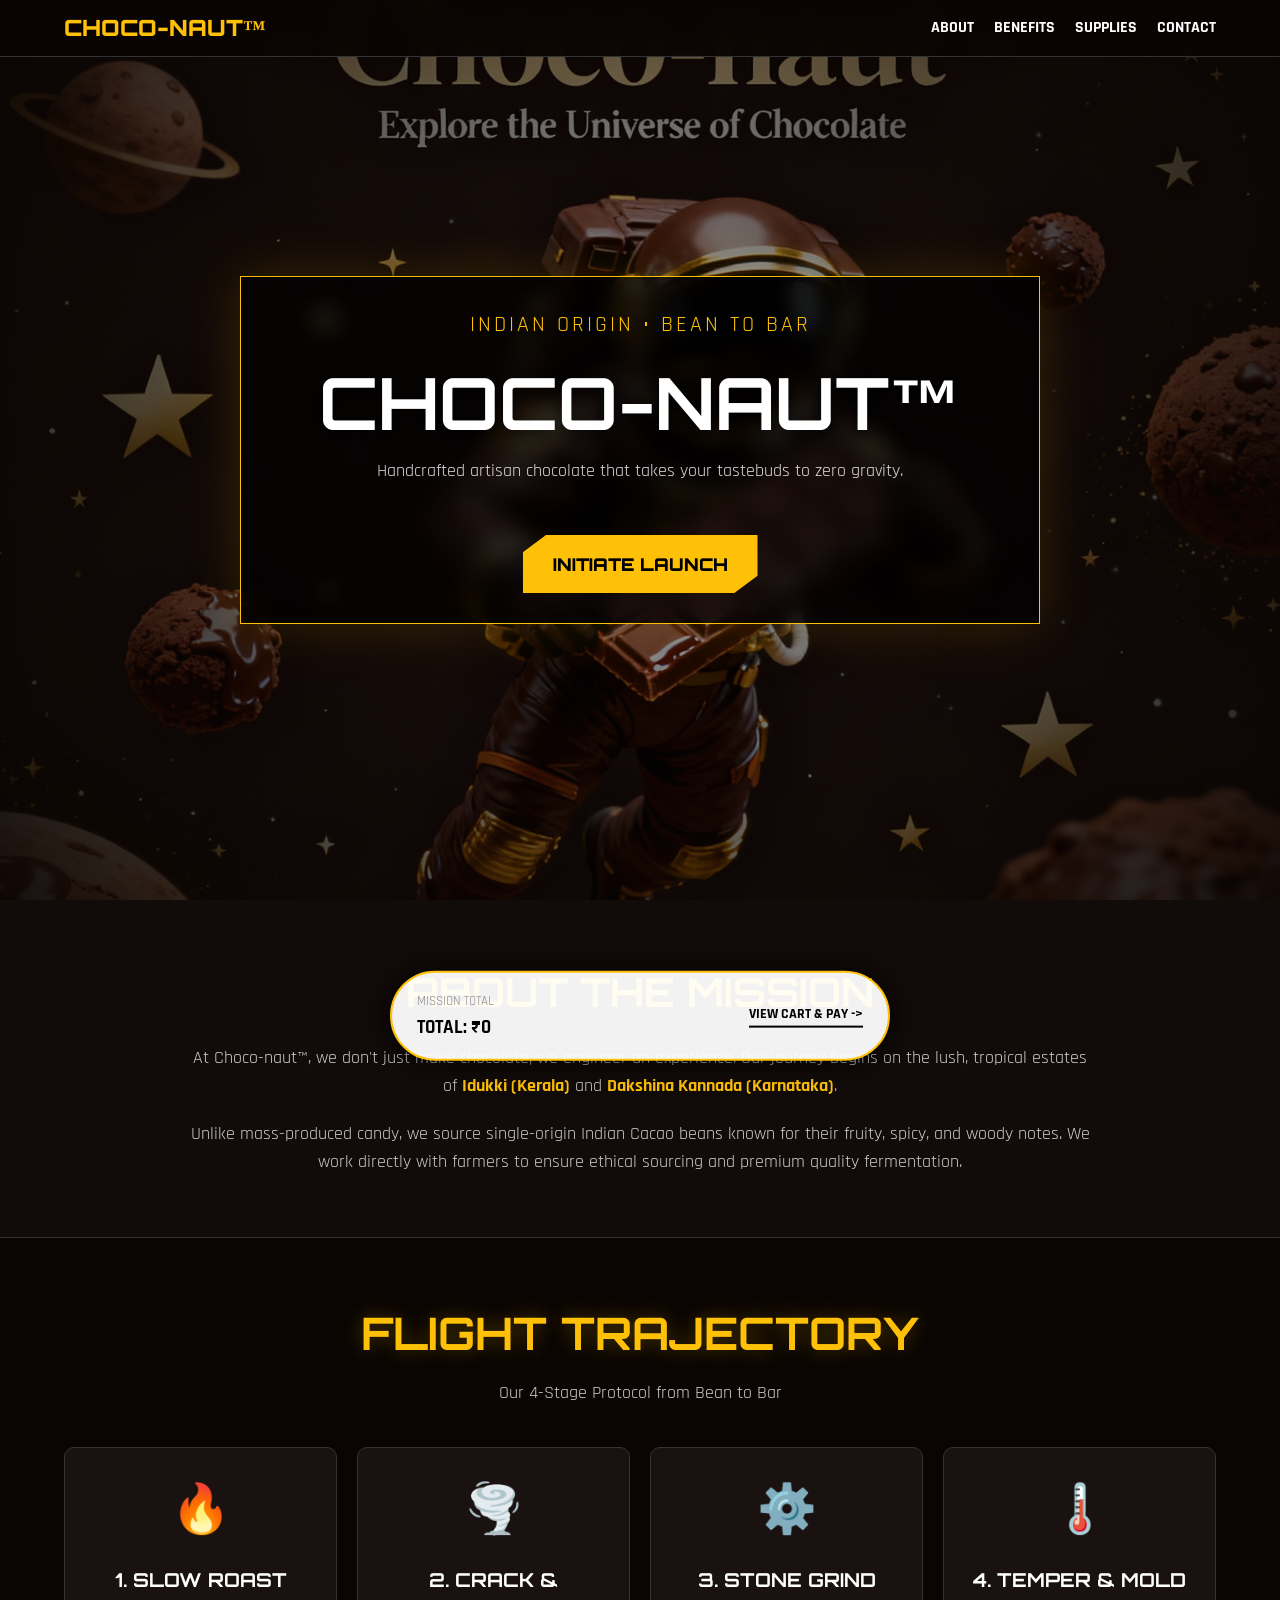
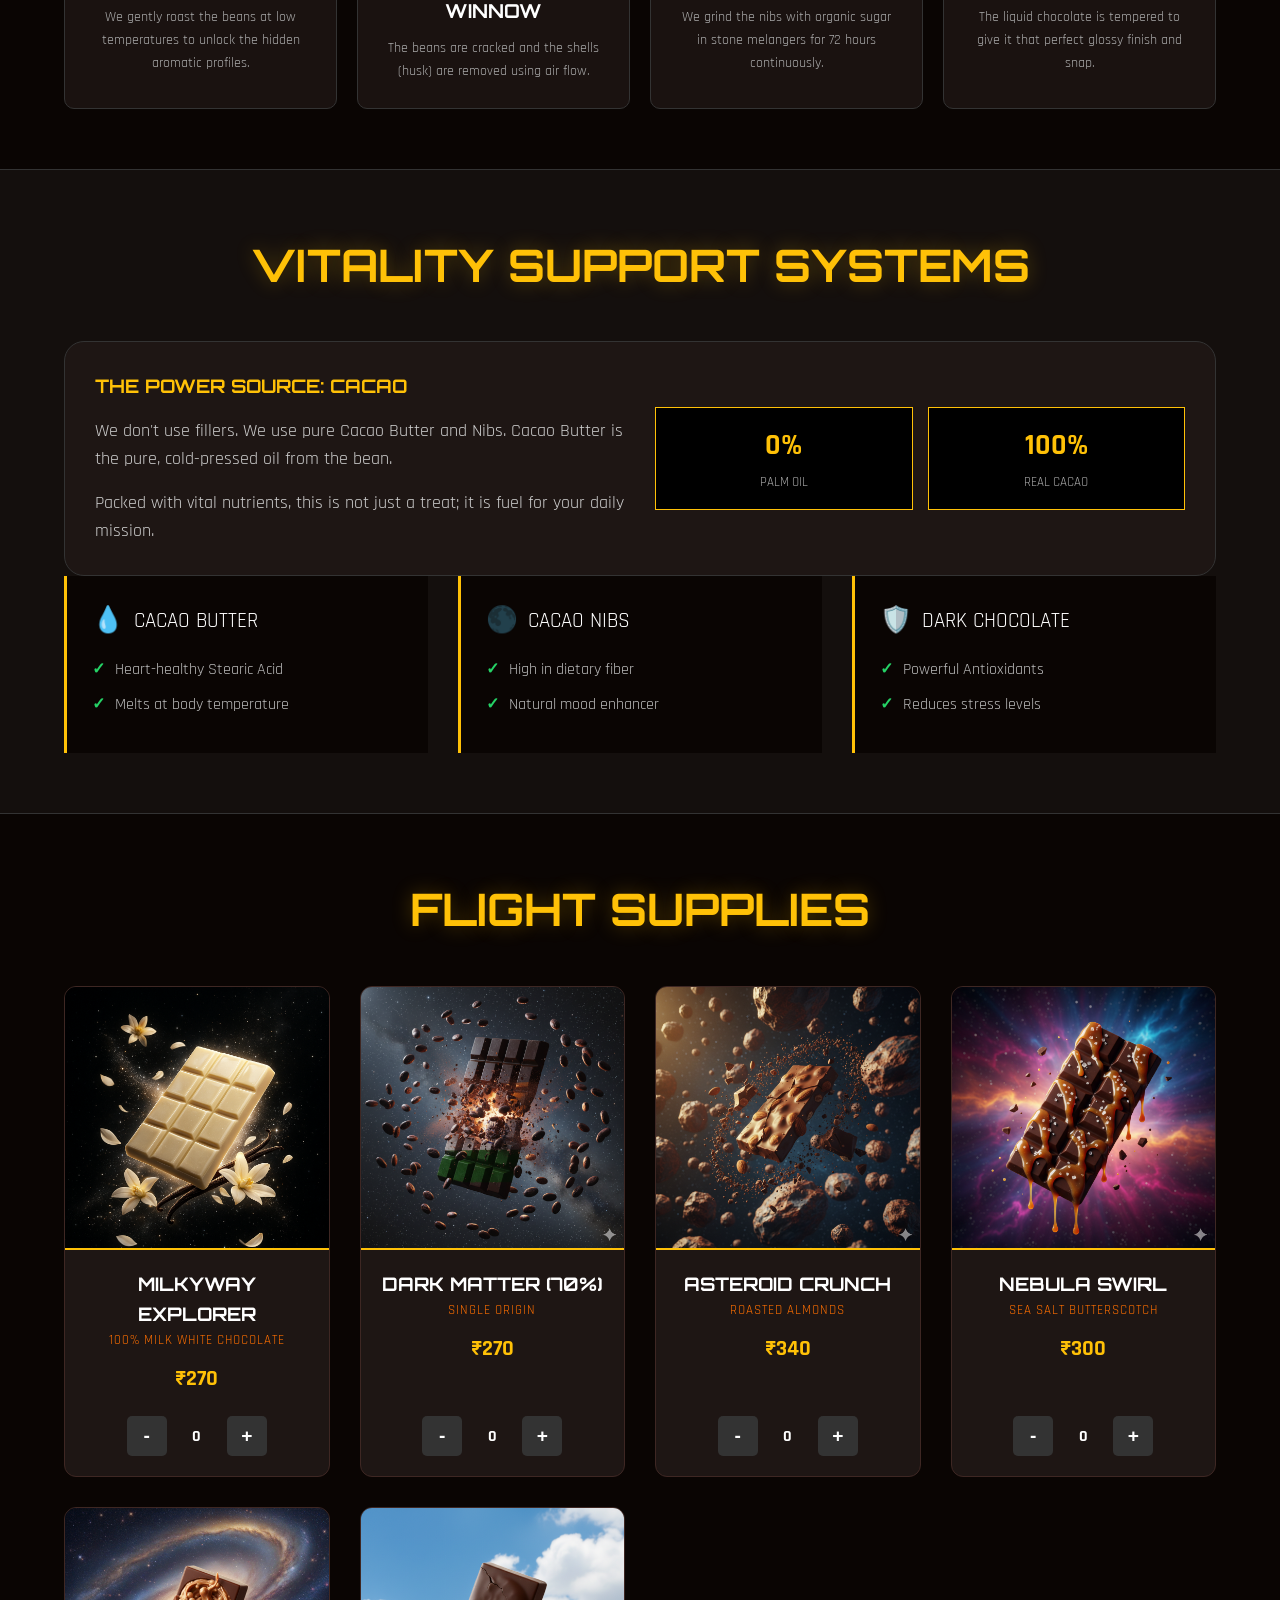
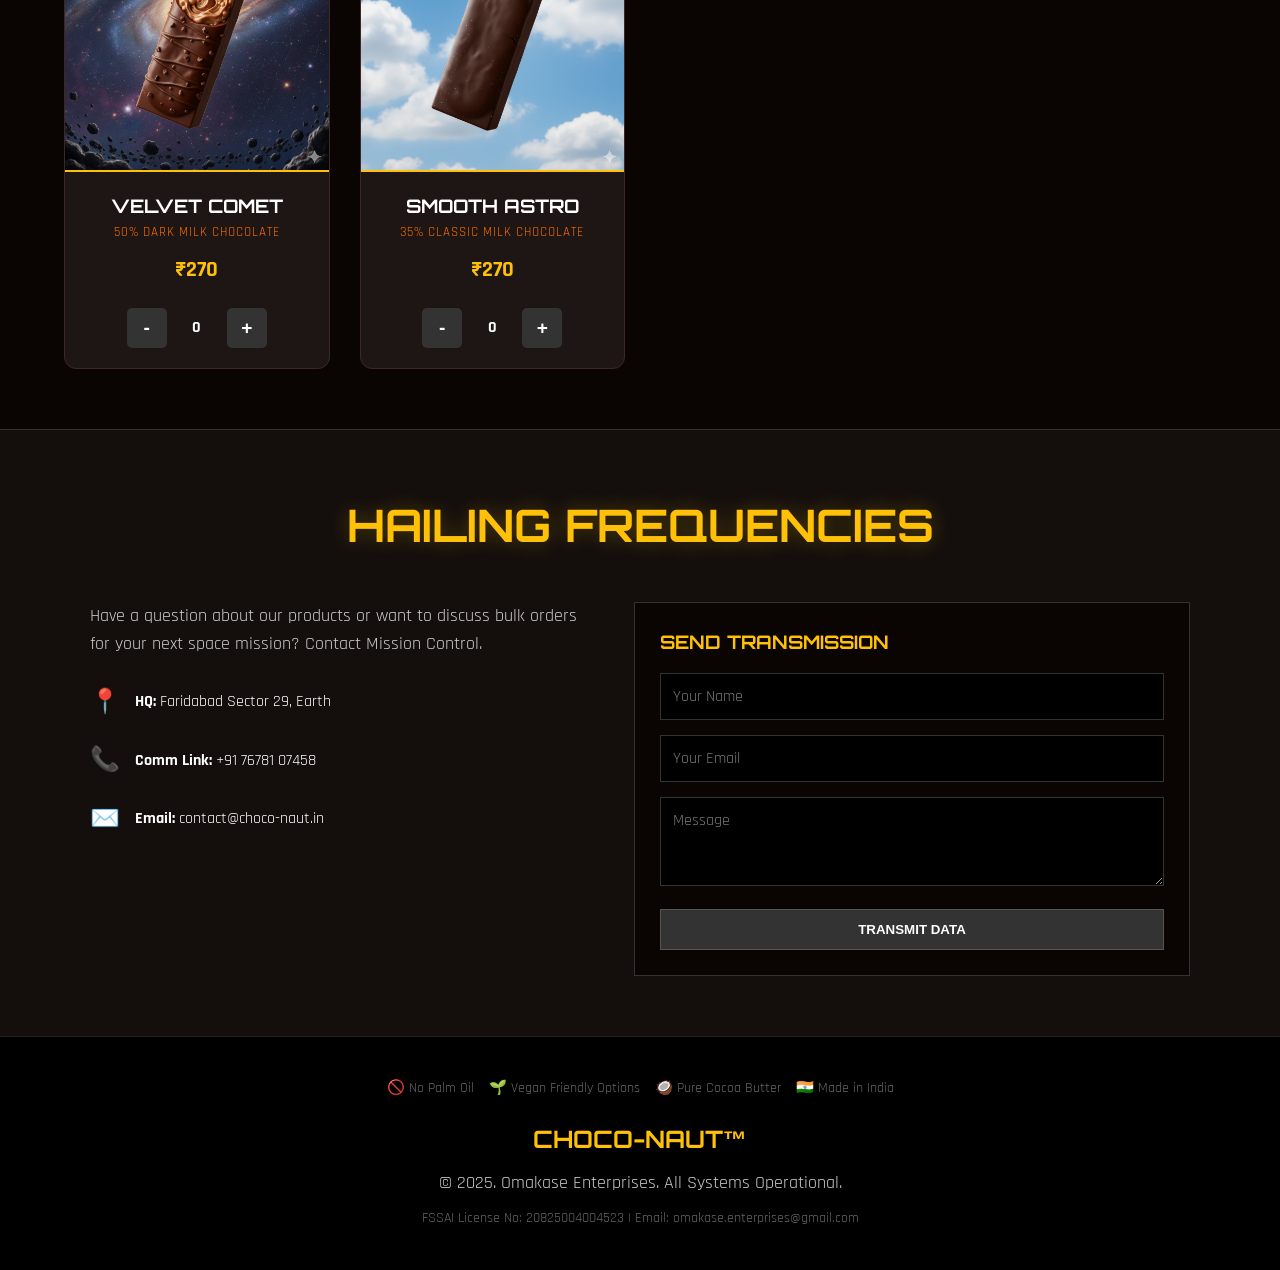
==== commit 3d055ef5: "Update Index.html" ====
--- a/Index.html
+++ b/Index.html
@@ -352,7 +352,7 @@
                 <div class="card-info">
                     <div>
                         <h3>Milkyway Explorer</h3>
-                        <span class="origin-badge">Karnataka Estate</span>
+                        <span class="origin-badge">100% Milk White Chocolate</span>
                         <span class="price">₹270</span>
                     </div>
                     <div class="qty-controls">
@@ -370,7 +370,7 @@
                 <div class="card-info">
                     <div>
                         <h3>Dark Matter (70%)</h3>
-                        <span class="origin-badge">Idukki Single Origin</span>
+                        <span class="origin-badge">Single Origin</span>
                         <span class="price">₹270</span>
                     </div>
                     <div class="qty-controls">
@@ -406,7 +406,7 @@
                 <div class="card-info">
                     <div>
                         <h3>Nebula Swirl</h3>
-                        <span class="origin-badge">Sea Salt Caramel</span>
+                        <span class="origin-badge">Sea Salt Butterscotch</span>
                         <span class="price">₹300</span>
                     </div>
                     <div class="qty-controls">
@@ -424,7 +424,7 @@
                 <div class="card-info">
                     <div>
                         <h3>Velvet Comet</h3>
-                        <span class="origin-badge">50% Semi-Sweet</span>
+                        <span class="origin-badge">50% Dark Milk Chocolate</span>
                         <span class="price">₹270</span>
                     </div>
                     <div class="qty-controls">
@@ -442,7 +442,7 @@
                 <div class="card-info">
                     <div>
                         <h3>Smooth Astro</h3>
-                        <span class="origin-badge">35% Classic Milk</span>
+                        <span class="origin-badge">35% Classic Milk Chocolate</span>
                         <span class="price">₹270</span>
                     </div>
                     <div class="qty-controls">
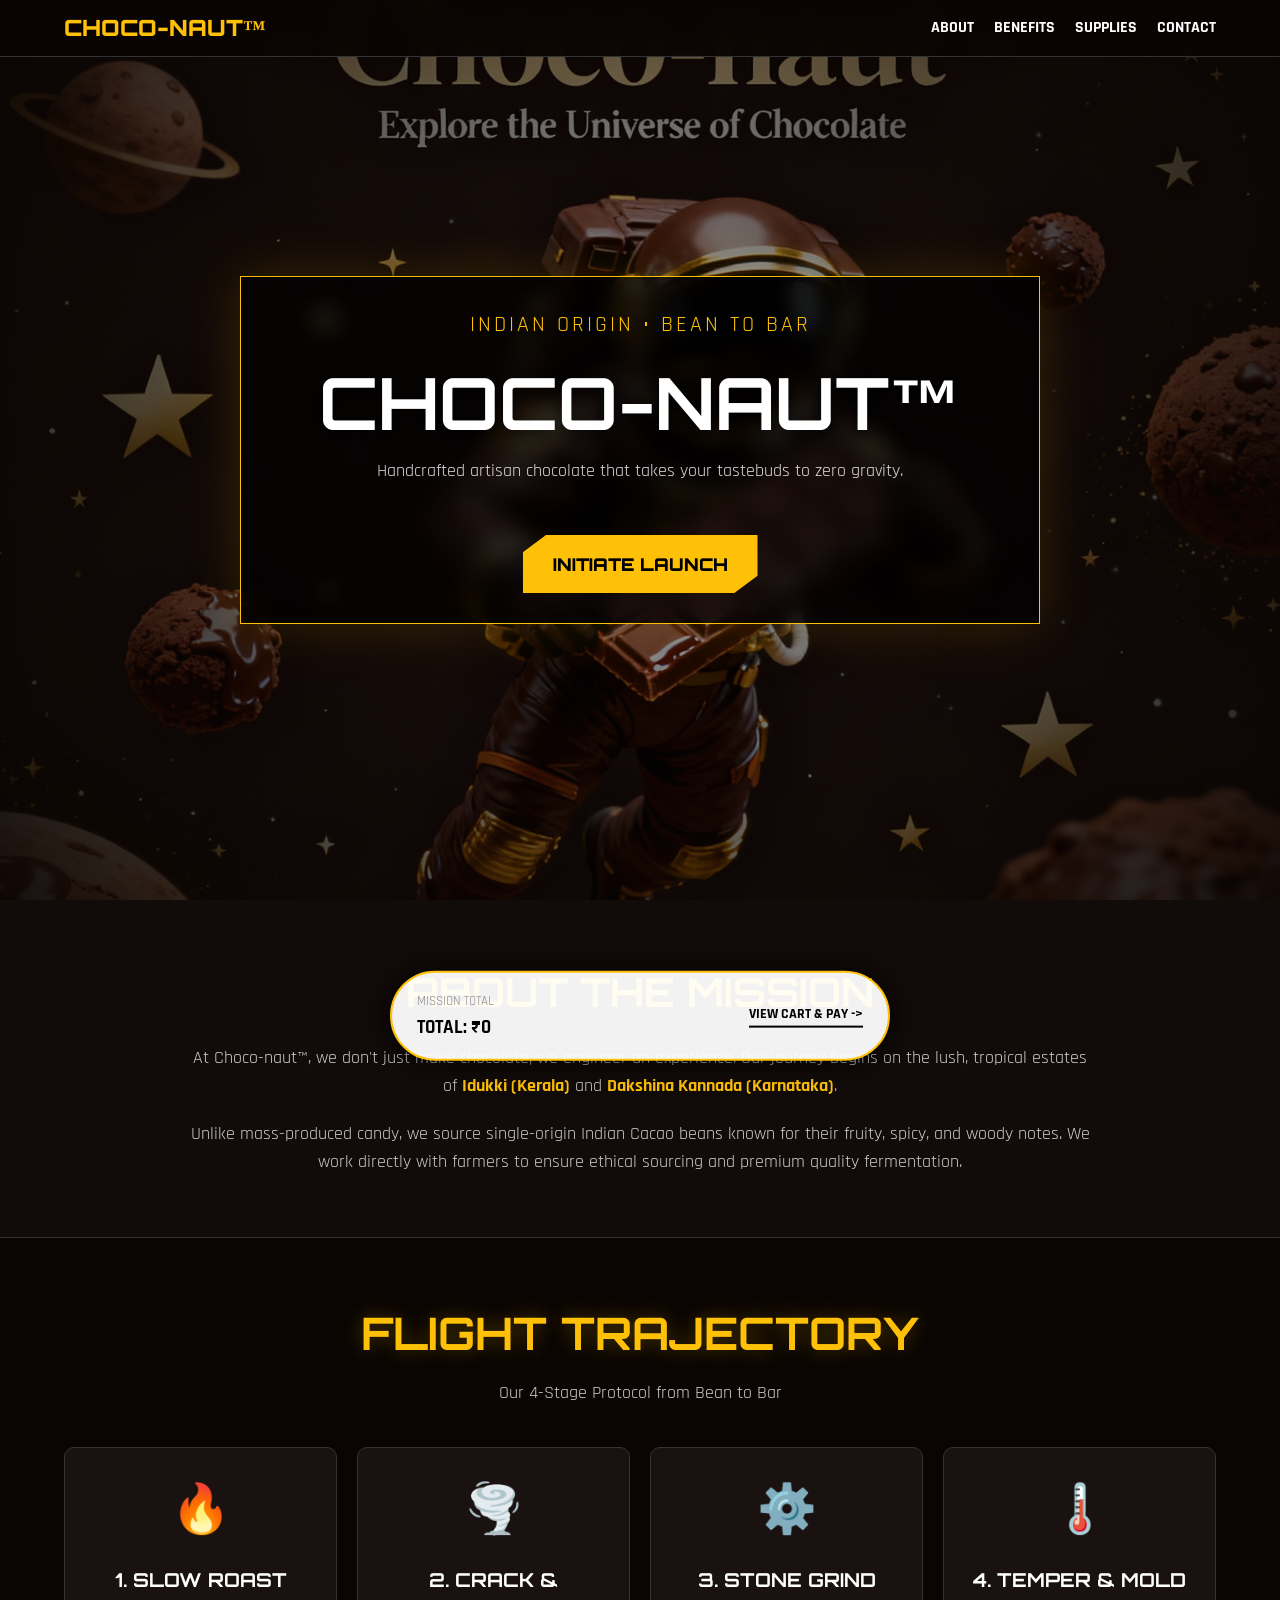
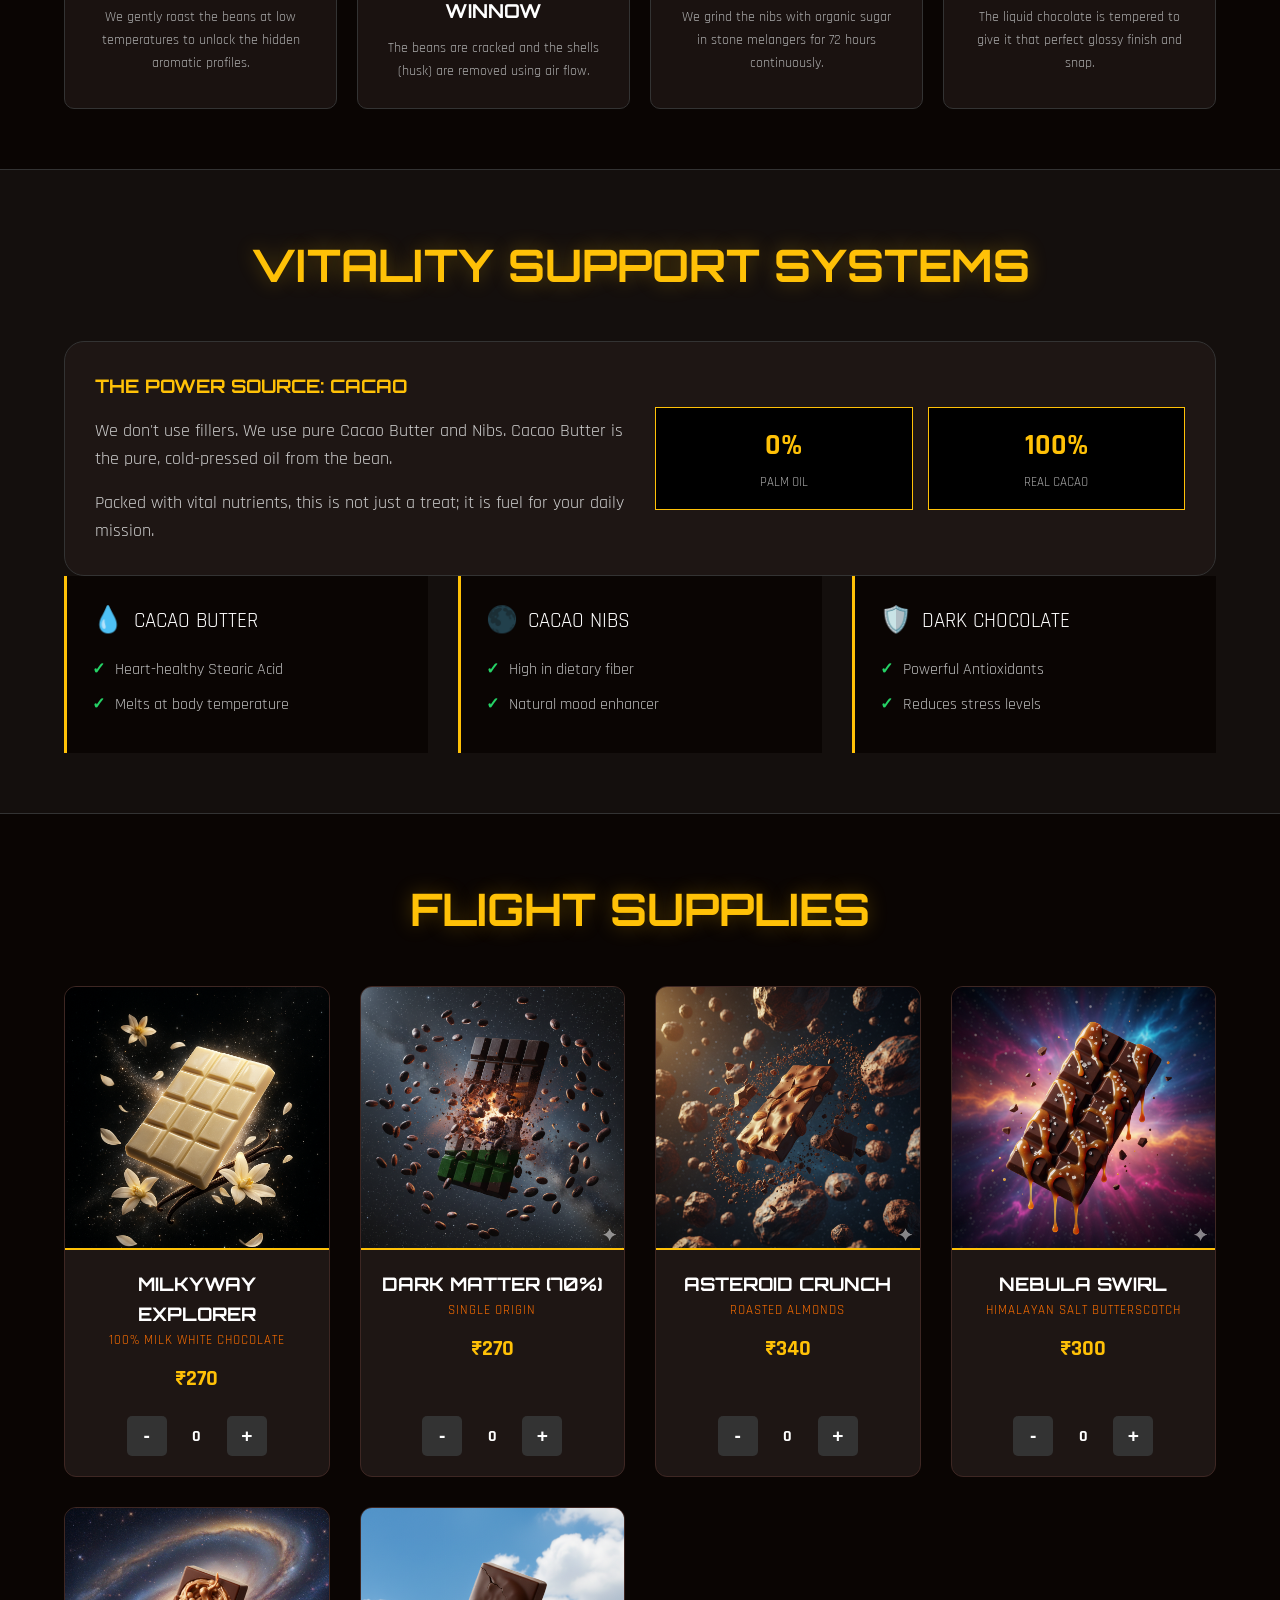
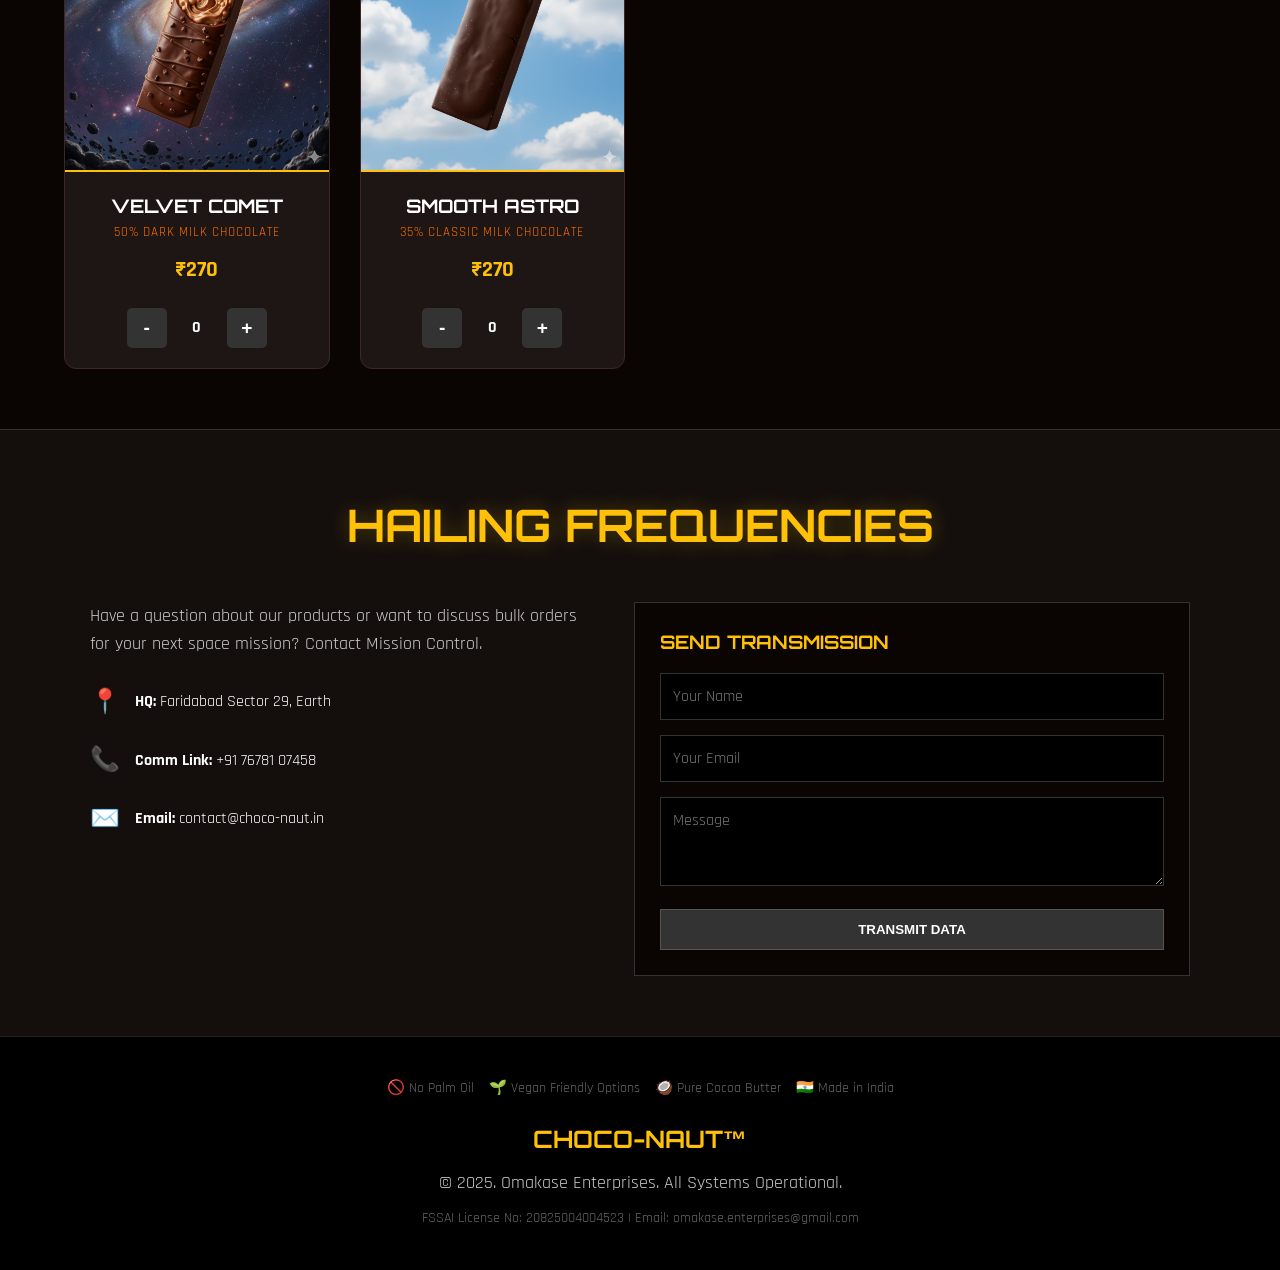
==== commit 883212b6: "Update Index.html" ====
--- a/Index.html
+++ b/Index.html
@@ -406,7 +406,7 @@
                 <div class="card-info">
                     <div>
                         <h3>Nebula Swirl</h3>
-                        <span class="origin-badge">Sea Salt Butterscotch</span>
+                        <span class="origin-badge">Himalayan Salt Butterscotch</span>
                         <span class="price">₹300</span>
                     </div>
                     <div class="qty-controls">
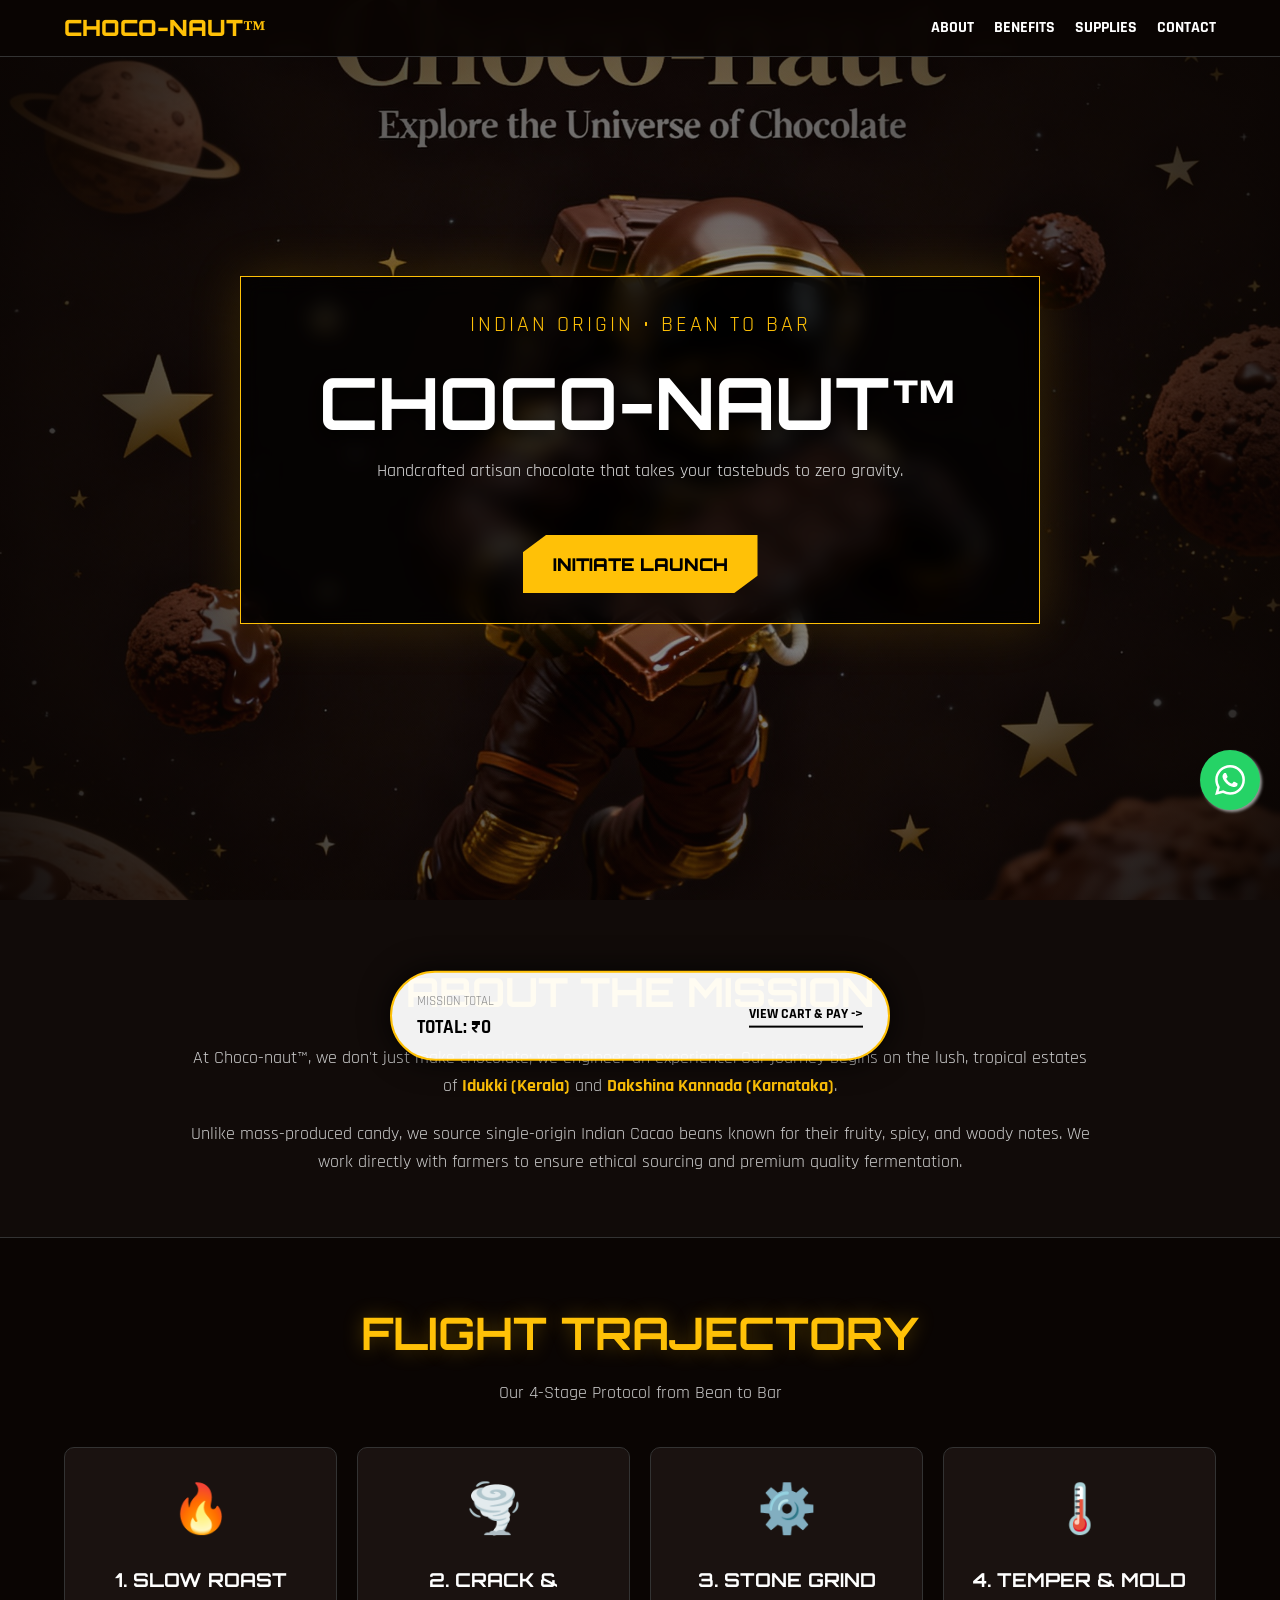
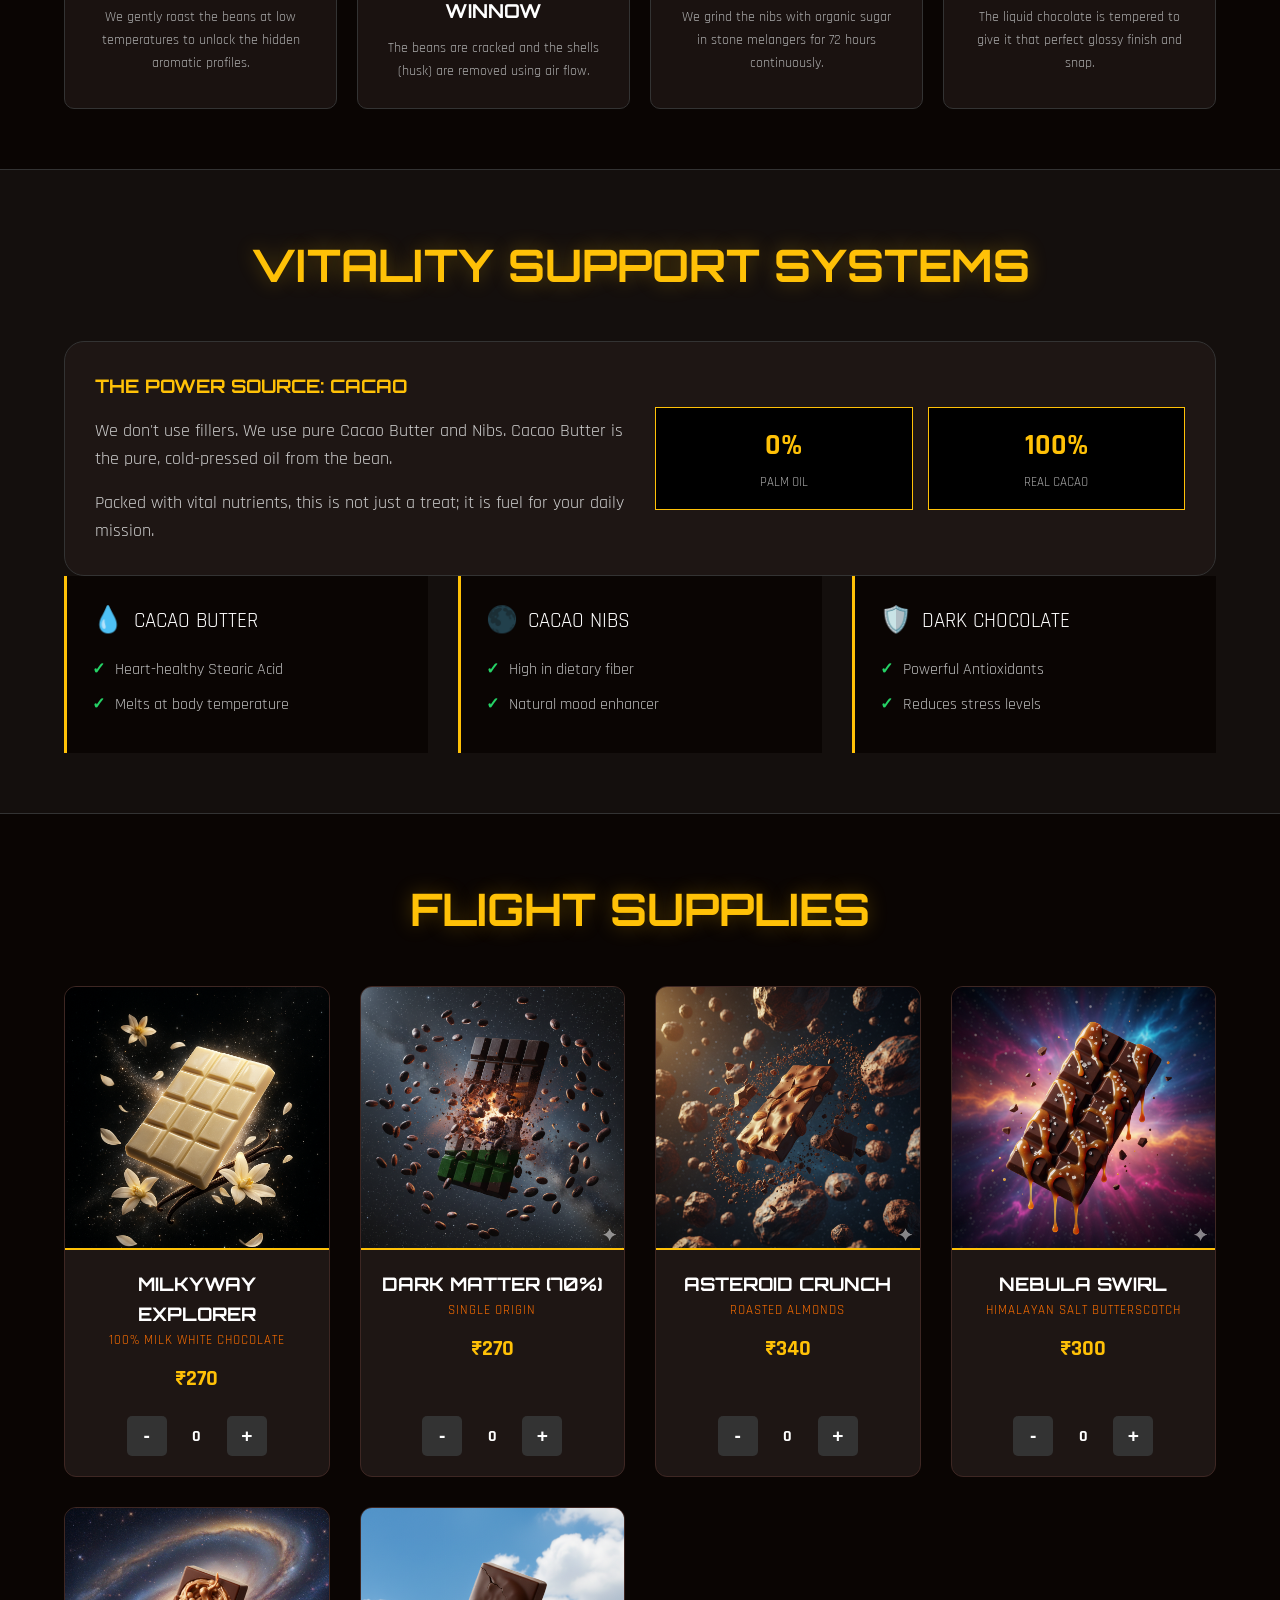
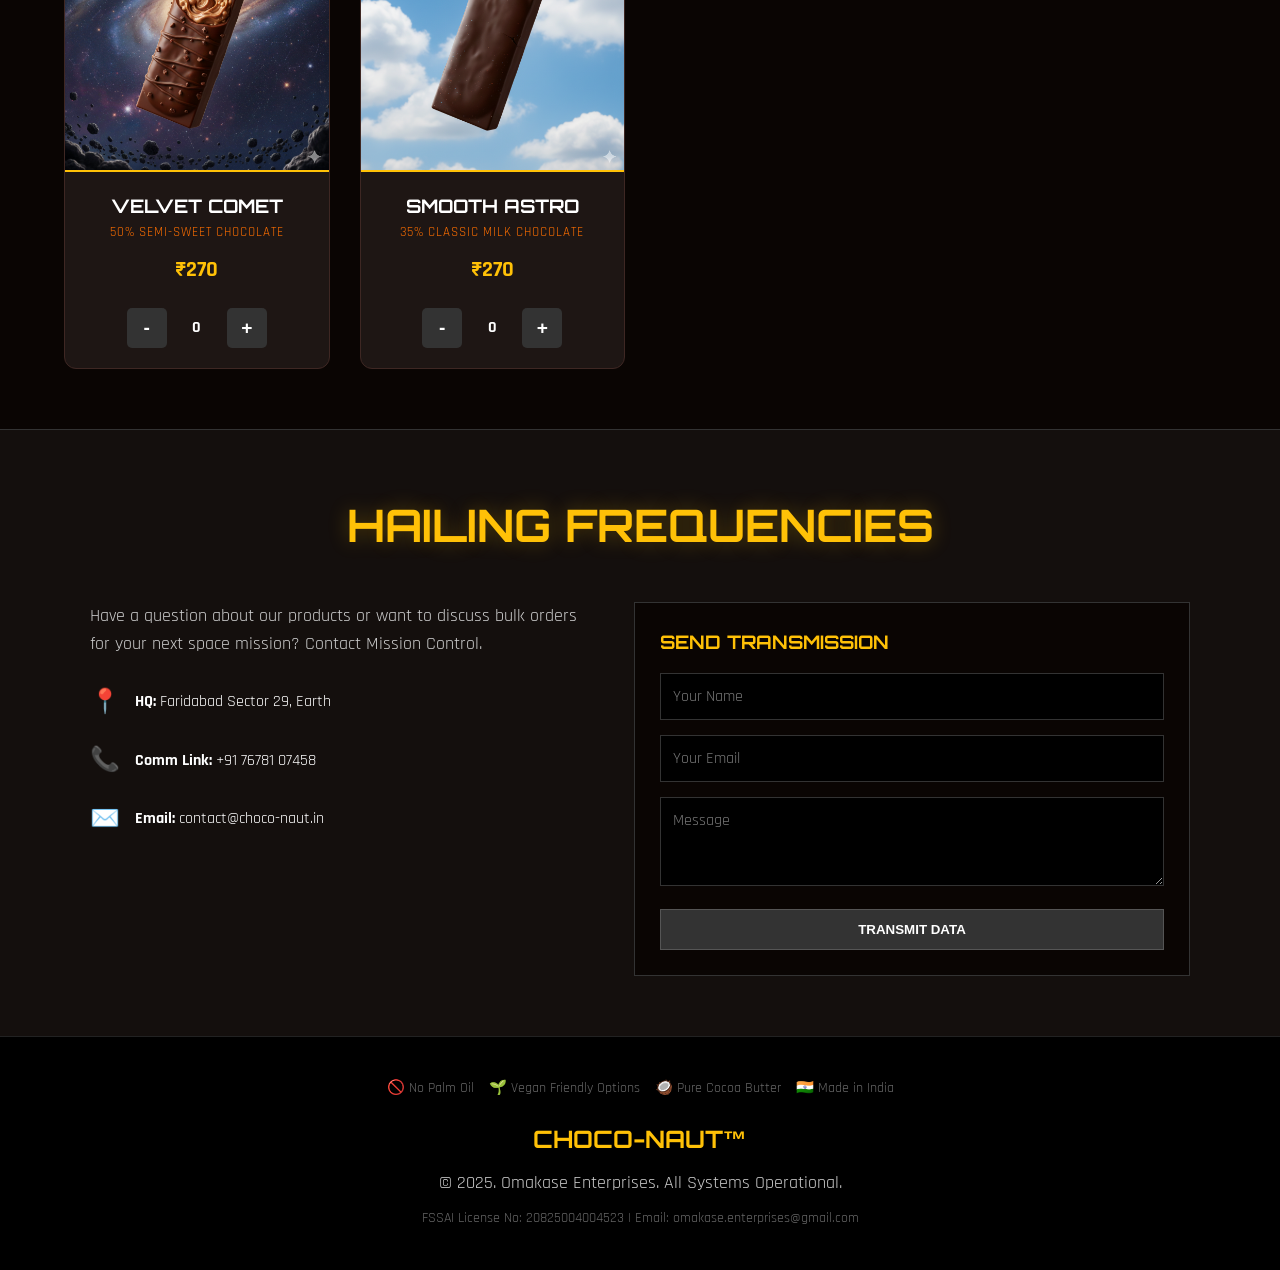
==== commit 9c683d4c: "Update Index.html whatsapp button and out of stock error" ====
--- a/Index.html
+++ b/Index.html
@@ -222,6 +222,50 @@
             .cart-bar { flex-direction: column; gap: 5px; text-align: center; padding: 10px 20px; border-radius: 15px; bottom: 10px;}
             .invoice-actions { flex-direction: column; }
         }
+        /* --- WHATSAPP FLOATING BUTTON --- */
+.whatsapp-float {
+    position: fixed;
+    width: 60px;
+    height: 60px;
+    bottom: 90px; /* Placed above the cart bar */
+    right: 20px;
+    background-color: #25d366;
+    color: #FFF;
+    border-radius: 50px;
+    text-align: center;
+    font-size: 30px;
+    box-shadow: 2px 2px 3px #999;
+    z-index: 1000; /* Ensure it stays on top */
+    display: flex;
+    align-items: center;
+    justify-content: center;
+    text-decoration: none;
+    transition: 0.3s;
+    animation: pulse 2s infinite;
+}
+
+.whatsapp-float:hover {
+    background-color: #128C7E;
+    transform: scale(1.1);
+}
+
+@keyframes pulse {
+    0% { box-shadow: 0 0 0 0 rgba(37, 211, 102, 0.7); }
+    70% { box-shadow: 0 0 0 15px rgba(37, 211, 102, 0); }
+    100% { box-shadow: 0 0 0 0 rgba(37, 211, 102, 0); }
+}
+
+/* Adjust position on mobile so it doesn't overlap the cart bar */
+@media (max-width: 600px) {
+    .whatsapp-float {
+        width: 50px;
+        height: 50px;
+        font-size: 25px;
+        bottom: 100px; 
+        right: 15px;
+    }
+}
+
     </style>
 </head>
 <body onload="initInventory()">
@@ -424,7 +468,7 @@
                 <div class="card-info">
                     <div>
                         <h3>Velvet Comet</h3>
-                        <span class="origin-badge">50% Dark Milk Chocolate</span>
+                        <span class="origin-badge">50% Semi-Sweet Chocolate</span>
                         <span class="price">₹270</span>
                     </div>
                     <div class="qty-controls">
@@ -566,6 +610,12 @@
             </div>
         </div>
     </div>
+<a href="https://api.whatsapp.com/send?phone=917678107458&text=Hello%20Choco-naut!%20I%20have%20a%20query." class="whatsapp-float" target="_blank" onclick="sfx('click')">
+    <svg style="width:30px;height:30px;fill:white;" viewBox="0 0 24 24" xmlns="http://www.w3.org/2000/svg">
+        <path d="M17.472 14.382c-.297-.149-1.758-.867-2.03-.967-.273-.099-.471-.148-.67.15-.197.297-.767.966-.94 1.164-.173.199-.347.223-.644.075-.297-.15-1.255-.463-2.39-1.475-.883-.788-1.48-1.761-1.653-2.059-.173-.297-.018-.458.13-.606.134-.133.298-.347.446-.52.149-.174.198-.298.298-.497.099-.198.05-.371-.025-.52-.075-.149-.669-1.612-.916-2.207-.242-.579-.487-.5-.669-.51-.173-.008-.371-.01-.57-.01-.198 0-.52.074-.792.372-.272.297-1.04 1.016-1.04 2.479 0 1.462 1.065 2.875 1.213 3.074.149.198 2.096 3.2 5.077 4.487.709.306 1.262.489 1.694.625.712.227 1.36.195 1.871.118.571-.085 1.758-.719 2.006-1.413.248-.694.248-1.289.173-1.413-.074-.124-.272-.198-.57-.347m-5.421 7.403h-.004a9.87 9.87 0 01-5.031-1.378l-.361-.214-3.741.982.998-3.648-.235-.374a9.86 9.86 0 01-1.51-5.26c.001-5.45 4.436-9.884 9.888-9.884 2.64 0 5.122 1.03 6.988 2.898a9.825 9.825 0 012.893 6.994c-.003 5.45-4.437 9.884-9.885 9.884m8.413-18.297A11.815 11.815 0 0012.05 0C5.495 0 .16 5.335.157 11.892c0 2.096.547 4.142 1.588 5.945L.057 24l6.305-1.654a11.882 11.882 0 005.683 1.448h.005c6.554 0 11.89-5.335 11.893-11.893a11.821 11.821 0 00-3.48-8.413Z"/>
+    </svg>
+</a>
+
 
     <footer>
         <div class="trust-badges">
@@ -636,7 +686,14 @@
             }
             try {
                 const response = await fetch(SCRIPT_URL);
-                inventory = await response.json();
+                const rawInventory = await response.json();
+                
+                // Normalizing keys to handle case sensitivity issues
+                inventory = {};
+                for (let key in rawInventory) {
+                    inventory[key.toLowerCase().trim()] = rawInventory[key];
+                }
+
                 console.log("Cargo Manifest Synced:", inventory);
                 updateStockUI();
             } catch (error) {
@@ -650,10 +707,16 @@
                 const plusBtn = document.getElementById('btn-plus-' + pid);
                 const minusBtn = document.getElementById('btn-minus-' + pid);
                 
+                // Check normalized inventory keys
                 if (inventory[pid] !== undefined && inventory[pid] <= 0) {
                     cardEl.classList.add('out-of-stock');
                     plusBtn.disabled = true;
                     minusBtn.disabled = true;
+                    if(cart[pid] > 0) {
+                        cart[pid] = 0;
+                        document.getElementById('qty-' + pid).innerText = 0;
+                        calculateTotals();
+                    }
                 } else {
                     cardEl.classList.remove('out-of-stock');
                     plusBtn.disabled = false;
